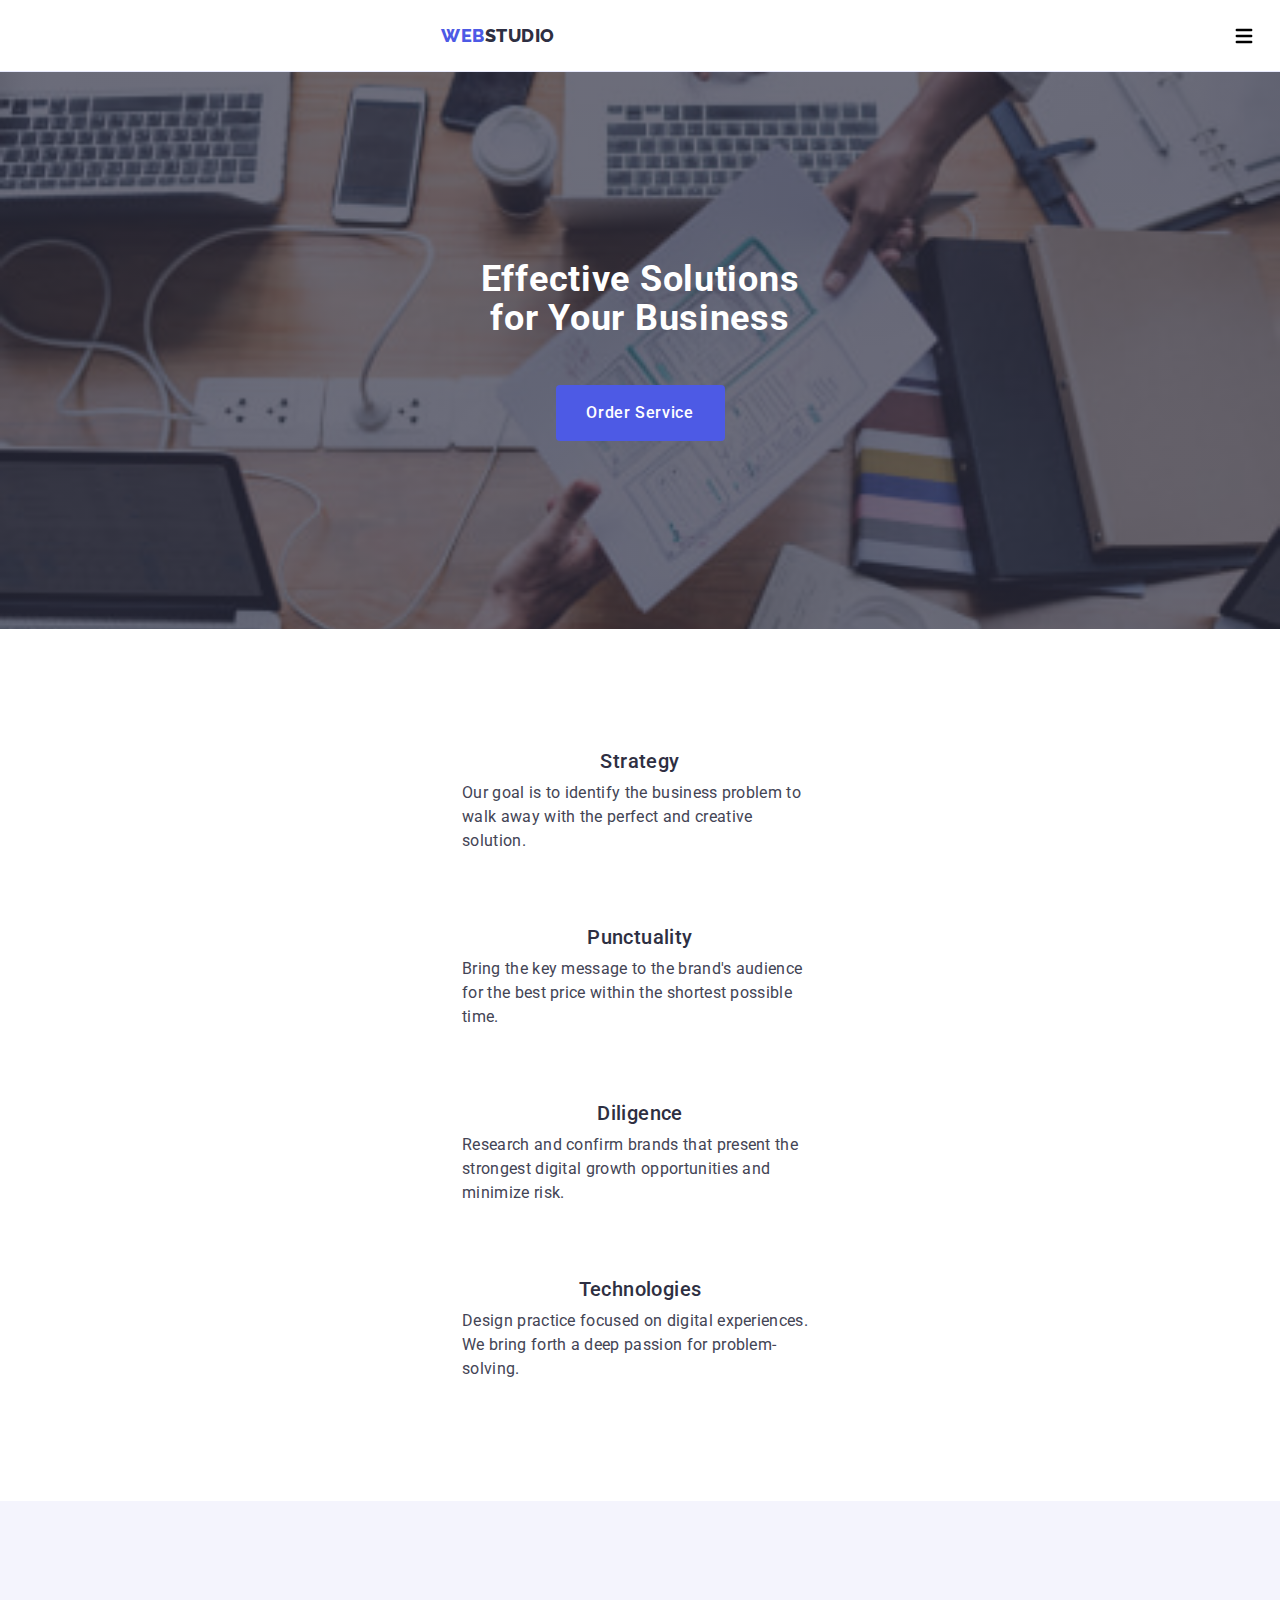
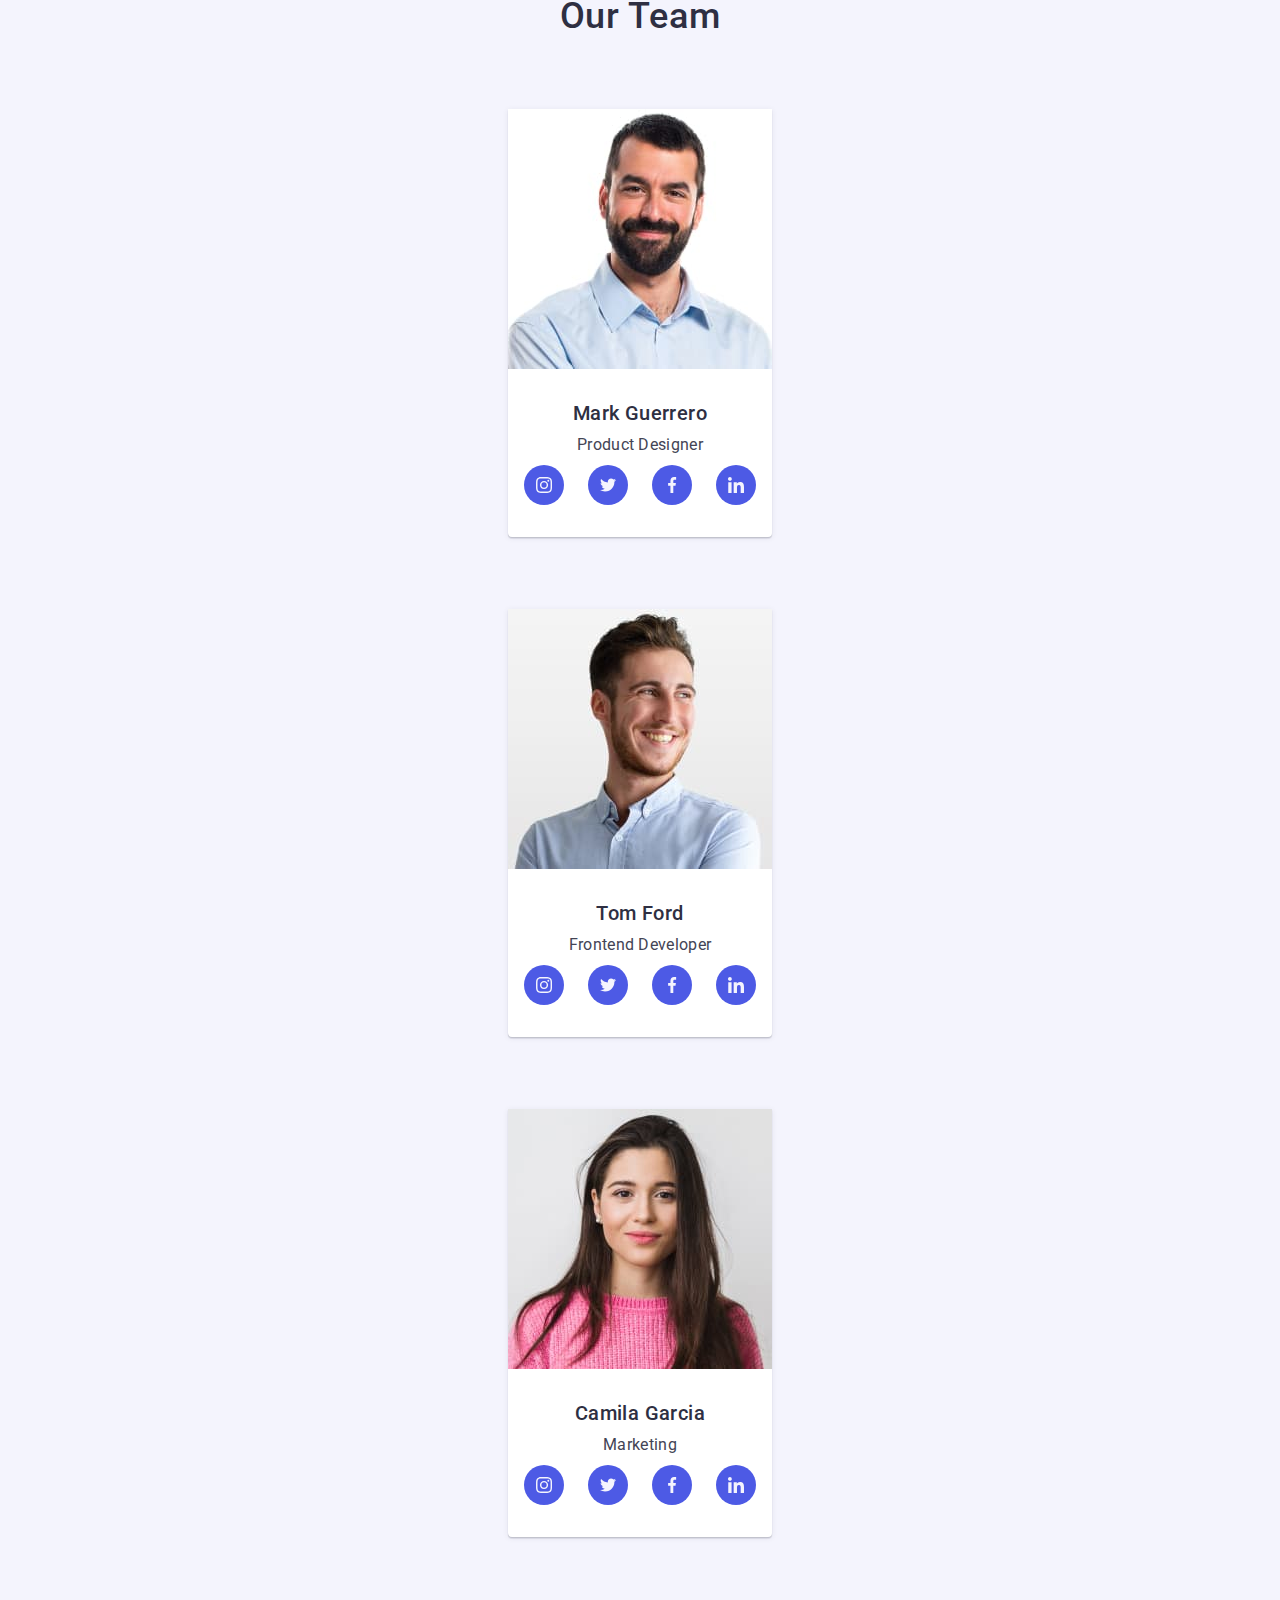
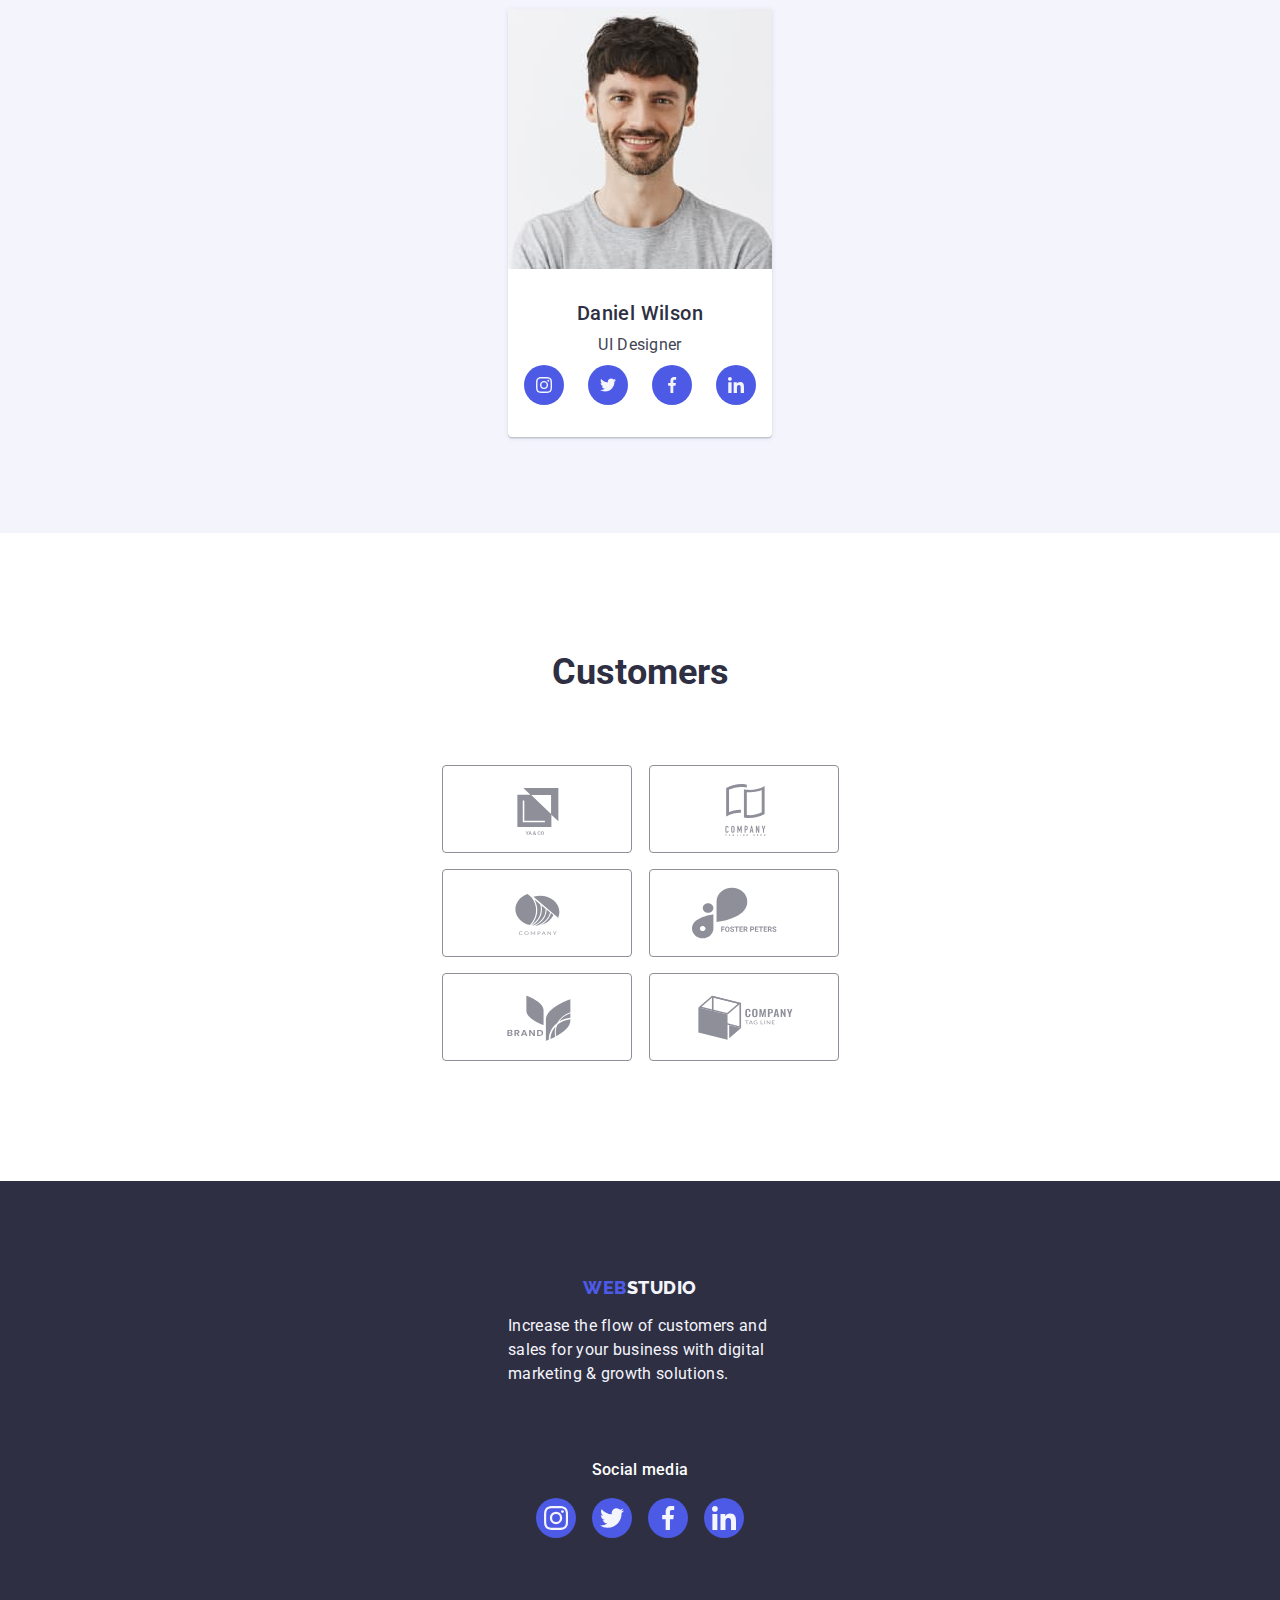
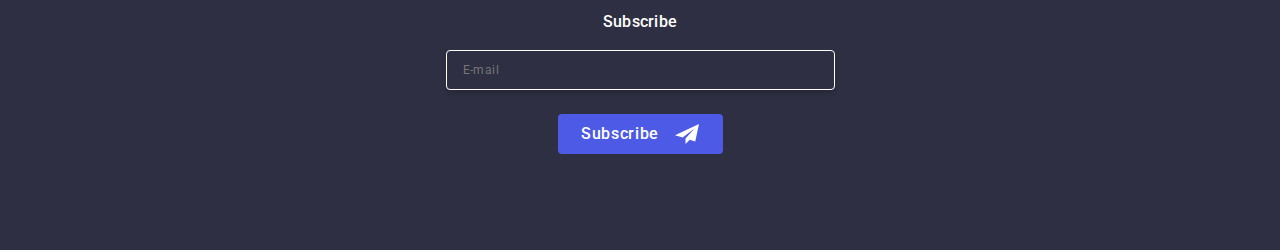
==== index.html @ 110e3372 "e" ====
<!DOCTYPE html>
<html lang="en">
  <head>
    <meta charset="UTF-8" />
    <meta name="viewport" content="width=device-width, initial-scale=1.0" />
    <title>hw2-main page</title>
    <link rel="preconnect" href="https://fonts.googleapis.com" />
    <link rel="preconnect" href="https://fonts.gstatic.com" crossorigin />
    <link
      href="https://fonts.googleapis.com/css2?family=Montserrat:wght@400;700&family=Raleway:wght@700&family=Roboto:wght@400;500;700;900&display=swap"
      rel="stylesheet"
    />
    <link
      rel="stylesheet"
      href="https://cdnjs.cloudflare.com/ajax/libs/modern-normalize/2.0.0/modern-normalize.min.css"
      integrity="sha512-4xo8blKMVCiXpTaLzQSLSw3KFOVPWhm/TRtuPVc4WG6kUgjH6J03IBuG7JZPkcWMxJ5huwaBpOpnwYElP/m6wg=="
      crossorigin="anonymous"
      referrerpolicy="no-referrer"
    />

    <link rel="stylesheet" href="./css/styles.css" />
    <link rel="stylesheet" href="./modern-normalize.min.css" />
  </head>
  <body class="body">
    
    <!--HEADER-->
    <header class="headerhtml">
      <div class="container-header container">
        <button
          class="menu-toggle js-open-menu"
          aria-expanded="false"
          aria-controls="mobile-menu"
        >
          <svg
            width="24"
            height="24"
            fill="currentColor"
            viewBox="0 0 20 20"
            xmlns="http://www.w3.org/2000/svg"
          >
            <path
              fill-rule="evenodd"
              d="M3 5a1 1 0 011-1h12a1 1 0 110 2H4a1 1 0 01-1-1zM3 10a1 1 0 011-1h12a1 1 0 110 2H4a1 1 0 01-1-1zM3 15a1 1 0 011-1h12a1 1 0 110 2H4a1 1 0 01-1-1z"
              clip-rule="evenodd"
            ></path>
          </svg>
        </button>

        <nav class="navhtml">
          <a href="./index.html" class="logo link">
            Web<span class="logo-studio">Studio</span>
          </a>
          <ul class="list menu">
            <li>
              <a href="./index.html" class="link navlink underline menulink"
                >Studio</a
              >
            </li>
            <li>
              <a href="./portfolio.html" class="link navlink menulink"
                >Portfolio</a
              >
            </li>
            <li><a href="" class="link navlink menulink">Contacts</a></li>
          </ul>
        </nav>
        <address class="address">
          <ul class="list addresslist">
            <li>
              <a href="mailto:info@devstudio.com" class="link address-link"
                >info@devstudio.com</a
              >
            </li>
            <li>
              <a href="tel:+110001111111" class="link address-link"
                >+11 (000) 111-11-11</a
              >
            </li>
          </ul>
        </address>
      </div>
    </header>
    <main>

      <!--SECTION_ONE-->
      <section class="first-section">
        <div class="container">
          <h1 class="motto">
            Effective Solutions<br />
            for Your Business
          </h1>
          <button
            type="button"
            class="filter-button order-service-button"
            data-modal-open
          >
            Order Service
          </button>
        </div>
      </section>

      <!--SECTION_TWO-->
      <section class="second-section">
        <div class="container">
          <h2 class="our_values visually-hidden">Our values</h2>
          <ul class="list list-second-section">
            <li class="values-list">
              <div class="icon-container">
                <svg width="64" height="64">
                  <use href="./images/icons.svg#icon-antenna-1"></use>
                </svg>
              </div>
              <h3 class="value">Strategy</h3>
              <p class="paragraph">
                Our goal is to identify the business problem to walk away with
                the perfect and creative solution.
              </p>
            </li>
            <li class="values-list">
              <div class="icon-container">
                <svg width="64" height="64">
                  <use href="./images/icons.svg#icon-clock-1"></use>
                </svg>
              </div>
              <h3 class="value">Punctuality</h3>
              <p class="paragraph">
                Bring the key message to the brand's audience for the best price
                within the shortest possible time.
              </p>
            </li>
            <li class="values-list">
              <div class="icon-container">
                <svg width="64" height="64">
                  <use href="./images/icons.svg#icon-diagram-1"></use>
                </svg>
              </div>
              <h3 class="value">Diligence</h3>
              <p class="paragraph">
                Research and confirm brands that present the strongest digital
                growth opportunities and minimize risk.
              </p>
            </li>
            <li class="values-list">
              <div class="icon-container">
                <svg width="64" height="64">
                  <use href="./images/icons.svg#icon-astronaut-1"></use>
                </svg>
              </div>
              <h3 class="value">Technologies</h3>
              <p class="paragraph">
                Design practice focused on digital experiences. We bring forth a
                deep passion for problem-solving.
              </p>
            </li>
          </ul>
        </div>
      </section>

      <!--SECTION_THREE-->
      <section class="third-section">
        <div class="container">
          <h2 class="what-are-we-doing">What are we doing</h2>
          <ul class="list third-section-list">
            <li class="tsli">
              <img
                src="./images/picture1.jpg"
                class="link"
                width="360"
                height="300"
                alt="old Imac"
              />
            </li>
            <li class="tsli">
              <img
                src="./images/picture2.jpg"
                class="link"
                width="360"
                height="300"
                alt="screenshots coming out of the iphone"
              />
            </li>
            <li class="tsli">
              <img
                src="./images/picture3.jpg"
                class="link"
                width="360"
                height="300"
                alt="heand holding phone in front of laptop "
              />
            </li>
          </ul>
        </div>
      </section>

      <!--SECTION_FOUR-->
      <section class="section-four">
        <div class="container">
          <h2 class="our-team">Our Team</h2>
          <ul class="list section-four-list">
            <li class="list-item sfli">
              <img
                src="./images/Mark-Guerrero.jpg"
                class="link"
                width="264"
                height="260"
                alt="smiling man with black beard and short hair wearinng light blue shirt"
              />
              <div class="name-function">
                <h3 class="fullname">Mark Guerrero</h3>
                <p class="paragraph function">Product Designer</p>
                <ul class="social-media-list">
                  <li class="social-media-li">
                    <a href="" class="sm-link"
                      ><svg width="16" height="16" class="sm-icon">
                        <use
                          href="./images/icons.svg#icon-instagram-2"
                        ></use></svg
                    ></a>
                  </li>
                  <li class="social-media-li">
                    <a href="" class="sm-link"
                      ><svg width="16" height="16" class="sm-icon">
                        <use
                          href="./images/icons.svg#icon-twitter-1"
                        ></use></svg
                    ></a>
                  </li>
                  <li class="social-media-li">
                    <a href="" class="sm-link"
                      ><svg width="16" height="16" class="sm-icon">
                        <use
                          href="./images/icons.svg#icon-facebook-1"
                        ></use></svg
                    ></a>
                  </li>
                  <li class="social-media-li">
                    <a href="" class="sm-link"
                      ><svg width="16" height="16" class="sm-icon">
                        <use
                          href="./images/icons.svg#icon-linkedin-1"
                        ></use></svg
                    ></a>
                  </li>
                </ul>
              </div>
            </li>
            <li class="list-item sfli">
              <img
                src="./images/Tom-Ford.jpg"
                class="link"
                width="264"
                height="260"
                alt="smiling man in blue shirt looking to the right"
              />
              <div class="name-function">
                <h3 class="fullname">Tom Ford</h3>
                <p class="paragraph function">Frontend Developer</p>
                <ul class="social-media-list">
                  <li class="social-media-li">
                    <a href="" class="sm-link"
                      ><svg width="16" height="16" class="sm-icon">
                        <use
                          href="./images/icons.svg#icon-instagram-2"
                        ></use></svg
                    ></a>
                  </li>
                  <li class="social-media-li">
                    <a href="" class="sm-link"
                      ><svg width="16" height="16" class="sm-icon">
                        <use
                          href="./images/icons.svg#icon-twitter-1"
                        ></use></svg
                    ></a>
                  </li>
                  <li class="social-media-li">
                    <a href="" class="sm-link"
                      ><svg width="16" height="16" class="sm-icon">
                        <use
                          href="./images/icons.svg#icon-facebook-1"
                        ></use></svg
                    ></a>
                  </li>
                  <li class="social-media-li">
                    <a href="" class="sm-link"
                      ><svg width="16" height="16" class="sm-icon">
                        <use
                          href="./images/icons.svg#icon-linkedin-1"
                        ></use></svg
                    ></a>
                  </li>
                </ul>
              </div>
            </li>
            <li class="list-item sfli">
              <img
                src="./images/Camila-Garcia.jpg"
                class="link"
                width="264"
                height="260"
                alt="young woman with long hair in pink sweater and lipstick"
              />
              <div class="name-function">
                <h3 class="fullname">Camila Garcia</h3>
                <p class="paragraph function">Marketing</p>
                <ul class="social-media-list">
                  <li class="social-media-li">
                    <a href="" class="sm-link"
                      ><svg width="16" height="16" class="sm-icon">
                        <use
                          href="./images/icons.svg#icon-instagram-2"
                        ></use></svg
                    ></a>
                  </li>
                  <li class="social-media-li">
                    <a href="" class="sm-link"
                      ><svg width="16" height="16" class="sm-icon">
                        <use
                          href="./images/icons.svg#icon-twitter-1"
                        ></use></svg
                    ></a>
                  </li>
                  <li class="social-media-li">
                    <a href="" class="sm-link"
                      ><svg width="16" height="16" class="sm-icon">
                        <use
                          href="./images/icons.svg#icon-facebook-1"
                        ></use></svg
                    ></a>
                  </li>
                  <li class="social-media-li">
                    <a href="" class="sm-link"
                      ><svg width="16" height="16" class="sm-icon">
                        <use
                          href="./images/icons.svg#icon-linkedin-1"
                        ></use></svg
                    ></a>
                  </li>
                </ul>
              </div>
            </li>
            <li class="list-item sfli">
              <img
                src="./images/Daniel-Wilson.jpg"
                class="link"
                width="264"
                height="260"
                alt="smiling man in a greay t-shirt looking in front"
              />
              <div class="name-function">
                <h3 class="fullname">Daniel Wilson</h3>
                <p class="paragraph function">UI Designer</p>
                <ul class="social-media-list">
                  <li class="social-media-li">
                    <a href="" class="sm-link"
                      ><svg width="16" height="16" class="sm-icon">
                        <use
                          href="./images/icons.svg#icon-instagram-2"
                        ></use></svg
                    ></a>
                  </li>
                  <li class="social-media-li">
                    <a href="" class="sm-link"
                      ><svg width="16" height="16" class="sm-icon">
                        <use
                          href="./images/icons.svg#icon-twitter-1"
                        ></use></svg
                    ></a>
                  </li>
                  <li class="social-media-li">
                    <a href="" class="sm-link"
                      ><svg width="16" height="16" class="sm-icon">
                        <use
                          href="./images/icons.svg#icon-facebook-1"
                        ></use></svg
                    ></a>
                  </li>
                  <li class="social-media-li">
                    <a href="" class="sm-link"
                      ><svg width="16" height="16" class="sm-icon">
                        <use
                          href="./images/icons.svg#icon-linkedin-1"
                        ></use></svg
                    ></a>
                  </li>
                </ul>
              </div>
            </li>
          </ul>
        </div>
      </section>

      <!--SECTION_FIVE-->
      <section class="section-five">
        <div class="container">
          <h2 class="customers">Customers</h2>
          <ul class="clients-list">
            <li class="customer-logo">
              <a href="" class="customer-link"
                ><svg width="104" height="56" class="customer-icon mobile-customers">
                  <use href="./images/icons.svg#icon-Logo1"></use></svg
              ></a>
            </li>
            <li class="customer-logo">
              <a href="" class="customer-link"
                ><svg width="104" height="56" class="customer-icon mobile-customers">
                  <use href="./images/icons.svg#icon-Logo-11"></use></svg
              ></a>
            </li>
            <li class="customer-logo">
              <a href="" class="customer-link"
                ><svg width="104" height="56" class="customer-icon mobile-customers">
                  <use href="./images/icons.svg#icon-Logo-2"></use></svg
              ></a>
            </li>
            <li class="customer-logo">
              <a href="" class="customer-link"
                ><svg width="104" height="56" class="customer-icon mobile-customers">
                  <use href="./images/icons.svg#icon-group"></use></svg
              ></a>
            </li>
            <li class="customer-logo">
              <a href="" class="customer-link"
                ><svg width="104" height="56" class="customer-icon mobile-customers">
                  <use href="./images/icons.svg#icon-Logo-1"></use></svg
              ></a>
            </li>
            <li class="customer-logo">
              <a href="" class="customer-link"
                ><svg width="104" height="56" class="customer-icon mobile-customers">
                  <use href="./images/icons.svg#icon-Logo"></use></svg
              ></a>
            </li>
          </ul>
        </div>
      </section>
    </main>
    <!--FOOTER-->
    <footer class="footer">
      <div class="container footer-flex">
        <div class="footer-first-subcontainer">
          <a href="./index.html" class="logo link footerlink">
            Web<span class="logo logo-studio footerspan">Studio</span>
          </a>
          <p class="footer-paragraph">
            Increase the flow of customers and sales for your business with
            digital marketing & growth solutions.
          </p>
        </div>
        <div>
          <p class="sm-footer-p">Social media</p>
          <ul class="social-media-list smfooterlist">
            <li class="social-media-li">
              <a href="" class="sm-link footer-link"
                ><svg width="24" height="24" class="sm-icon">
                  <use href="./images/icons.svg#icon-instagram-2"></use></svg
              ></a>
            </li>
            <li class="social-media-li">
              <a href="" class="sm-link footer-link"
                ><svg width="24" height="24" class="sm-icon">
                  <use href="./images/icons.svg#icon-twitter-1"></use></svg
              ></a>
            </li>
            <li class="social-media-li">
              <a href="" class="sm-link footer-link"
                ><svg width="24" height="24" class="sm-icon">
                  <use href="./images/icons.svg#icon-facebook-1"></use></svg
              ></a>
            </li>
            <li class="social-media-li">
              <a href="" class="sm-link footer-link"
                ><svg width="24" height="24" class="sm-icon">
                  <use href="./images/icons.svg#icon-linkedin-1"></use></svg
              ></a>
            </li>
          </ul>
        </div>
        <div class="form-container">
          <p class="footer-form-p">Subscribe</p>
          <form class="footer-form">
            <label class="">
              <input
                class="form-label-input"
                name="username"
                minlength="3"
                type="email"
                placeholder="E-mail"
                required
              />
            </label>
            <button class="subscribe-button" type="submit">
              Subscribe
              <svg width="24" height="24" class="subscribe-button-icon">
                <use href="./images/icons.svg#icon-Frame-3"></use>
              </svg>
            </button>
          </form>
        </div>
      </div>
    </footer>

    <!--MODAL-->
    <div class="backdrop is-hidden" data-modal>
      <div class="modal">
        <button type="button" class="close-button" data-modal-close>
          <svg class="close-button-svg" width="8" height="8">
            <use
              href="./images/icons.svg#icon-close-black-18dp-2-1"
            ></use>
          </svg>
        </button>
        <p class="modal-p">Leave your contacts and we will call you back</p>
        <form>
          <div class="modal-form-div">
            <label class="label-name" for="user-name">Name</label>
            <div class="input-icon-div">
              <input
                id="user-name"
                name="user-name"
                type="text"
                class="modal-input-name"
                required
              />
              <svg width="18" height="24" class="modal-name-svg">
                <use href="./images/icons.svg#icon-person-black-18dp-1"></use>
              </svg>
            </div>
          </div>
          <div class="modal-form-div">
            <label class="label-name">Phone</label>
            <div class="input-icon-div">
              <input
                id="user-phone"
                name="user-phone"
                type="text"
                class="modal-input-name"
                required
              />
              <svg width="18" height="24" class="modal-name-svg">
                <use href="./images/icons.svg#icon-phone-black-18dp-1"></use>
              </svg>
            </div>
          </div>
          <div class="modal-form-div">
            <label class="label-name">Email</label>
            <div class="input-icon-div">
              <input
                id="user-email"
                name="user-email"
                type="text"
                class="modal-input-name"
                required
              />
              <svg width="18" height="24" class="modal-name-svg">
                <use href="./images/icons.svg#icon-email-black-18dp-1"></use>
              </svg>
            </div>
          </div>
          <div class="comment-box">
            <label class="label-name" for="user-comment">Comment</label>
            <textarea
              id="user-comment"
              name="user-comment"
              placeholder="Text input"
              class="textarea-comment"
              required
            ></textarea>
          </div>
          <div class="container-check">
            <input
              id="user-privacy"
              type="checkbox"
              value="true"
              name="user-privacy"
              class="input-check visually-hidden"
              required
            />
            <label class="terms-of-condition" for="user-privacy"
              ><span class="label-span"
                ><svg width="10" height="8">
                  <use href="./images/icons.svg#icon-Vector"></use>
                </svg> </span><span class="I-accept">I accept the terms and conditions of the</span>
              <a class="checkbox-link" href="">Privacy Policy</a>
            </label>
          </div>

          <button class="send-button">Send</button>
        </form>
      </div>
    </div>

    <!--MOBILE_MENU-->
    <div class="menu-container js-menu-container" id="mobile-menu">
      <div>
        <button type="button" class="close-button js-close-menu">
          <svg class="close-button-svg" width="8" height="8">
            <use
              href="./images/icons.svg#icon-close-black-18dp-2-1"
            ></use>
          </svg>
        </button>
        <nav>
          <ul class="list nav-list">
            <li>
              <a class="nav-link link" href="./index.html">Studio</a>
            </li>
            <li class="nav-li">
              <a class="nav-link link" href="./portfolio.html">Portfolio</a>
            </li>
            <li class="nav-li">
              <a class="nav-link link" href="">Contacts</a>
            </li>
          </ul>
        </nav>
      </div>
      <div>
        <address class="menu-address">
          <ul class="list menu-address-list">
            <li class="menu-address-li">
              <a class="address-link link" href="tel:+110001111111"
                >+11 (000) 111-11-11</a
              >
            </li>
            <li class="menu-address-li mobile-address-li">
              <a class="address-link link" href="mailto:info@devstudio.com"
                >info@devstudio.com</a
              >
            </li>
          </ul>
        </address>
        <ul class="social-media-list menu-social">
                  <li class="social-media-li">
                    <a href="" class="sm-link"
                      ><svg width="16" height="16" class="sm-icon">
                        <use
                          href="./images/icons.svg#icon-instagram-2"
                        ></use></svg
                    ></a>
                  </li>
                  <li class="social-media-li ">
                    <a href="" class="sm-link"
                      ><svg width="16" height="16" class="sm-icon">
                        <use
                          href="./images/icons.svg#icon-twitter-1"
                        ></use></svg
                    ></a>
                  </li>
                  <li class="social-media-li">
                    <a href="" class="sm-link"
                      ><svg width="16" height="16" class="sm-icon">
                        <use
                          href="./images/icons.svg#icon-facebook-1"
                        ></use></svg
                    ></a>
                  </li>
                  <li class="social-media-li">
                    <a href="" class="sm-link"
                      ><svg width="16" height="16" class="sm-icon">
                        <use
                          href="./images/icons.svg#icon-linkedin-1"
                        ></use></svg
                    ></a>
                  </li>
                </ul>
              </div>
            </li>
          </ul>
      </div>
    </div>
    <script src="./js/modal.js"></script>

    <script src="./js/mobile-menu.js"></script>
  </body>
</html>
---- css/styles.css ----
:root {
  --primary-brand-color: #4d5ae5;
  --pressed-state-color: #404bbf;
  --dark-color: #2e2f42;
  --success-color: #31d0aa;
  --text-color: #434455;
  --subtle-text-color: #8e8f99;
  --accent-color: #e7e9fc;
  --light-color: #f4f4fd;
  --modal-overlay-color: #2e2f4266;
  --hero-background-color: #2e2f42b2;
  --white-background-color: #ffffff;
  --modal-background-color: #fcfcfc;
}
* {
  margin: 0;
  padding: 0;
}

/*MOBILE*/
.menu {
  display: none;
}
.address {
  display: none;
}

body {
  font-family: "Roboto", sans-serif;
  color: var(--text-color);
  background-color: var(--white-background-color);
}
.body {
  font-family: "Roboto", sans-serif;
  color: var(--text-color);
  background-color: var(--white-background-color);
  font-weight: Regular;
  font-size: 16px;
  line-height: 24px;
  letter-spacing: 2%;
}

/*HEADER*/
.headerhtml {
  border-bottom: 1px solid var(--accent-color);
  height: 72px;
  box-shadow: 0px 2px 1px rgba(46, 47, 66, 0.08),
    0px 1px 1px rgba(46, 47, 66, 0.16), 0px 1px 6px rgba(46, 47, 66, 0.08);
}
.container-header {
  display: flex;
}
.container {
  max-width: 428px;
  margin: 0 auto;
  padding: 0 15px;
}
.menu-toggle {
  position: absolute;
  top: 24px;
  right: 24px;
  border: none;
  background-color: #ffffff;
}

nav > a:hover {
  color: var(--pressed-state-color);
}

.navhtml {
  display: flex;
  align-items: center;
  padding-right: 332px;
  padding-top: 25px;
}
.logo {
  font-family: "Raleway", sans-serif;
  font-weight: 800;
  font-size: 18px;
  line-height: 1.17;
  letter-spacing: 0.03em;
  text-transform: uppercase;
  color: var(--primary-brand-color);
  margin-right: 76px;
}
.link {
  text-decoration: none;
}
.link:hover,
.link:focus {
  color: var(--pressed-state-color);
}
.logo-studio {
  color: var(--dark-color);
  font-family: "Raleway", sans-serif;
  font-size: 18px;
  font-style: normal;
  font-weight: 800;
  line-height: 21px;
  letter-spacing: 0.54px;
  text-transform: uppercase;
}
.list {
  list-style: none;
  display: flex;
  flex-wrap: wrap;
  gap: 72px;
  justify-content: center;
  list-style: none;
  margin: 0;
  padding-left: 0;
}
.menu {
  display: flex;
  gap: 40px;
}

.navlink {
  color: var(--dark-color);
  font-weight: 500;
  letter-spacing: 0.02em;
  line-height: 1.5;
  padding: 24px 0;
}

.navlink:hover,
.navlink:focus,
.navlink:active .navlink:visited {
  color: var(--pressed-state-color);
}
.underline {
  position: relative;
  color: var(--pressed-state-color);
  transition: color 250ms cubic-bezier(0.4, 0, 0.2, 1);
}
.underline::after {
  content: "";
  height: 4px;
  width: 100%;
  background-color: var(--pressed-state-color);
  border-radius: 2px;
  position: absolute;
  left: 0;
  bottom: -1px;
}
.menulink {
  display: inline-block;
}
.address {
  font-style: normal;
  padding-top: 24px;
  padding-bottom: 24px;
}
.addresslist {
  display: flex;
  gap: 40px;
}
.address-link {
  color: var(--text-color);
  letter-spacing: 0.02em;
  line-height: 1.5;
  transition: color 250ms cubic-bezier(0.4, 0, 0.2, 1);
}
.address-link:hover,
.address-link:focus,
.address-link:visited {
  color: var(--pressed-state-color);
}
.mobile-address-li {
  padding-bottom: 48px;
}

/*SECTION_ONE*/
.first-section {
  background-color: var(--dark-color);
  padding: 188px 0;
  background-image: linear-gradient(
      rgba(46, 47, 66, 0.7),
      rgba(46, 47, 66, 0.7)
    ),
    url(../images/background-office-mobile.jpg);
  background-repeat: no-repeat;
  background-position: center;
  background-size: cover;
  margin: 0 auto;
}

.motto {
  text-align: center;
  font-family: Roboto;
  font-size: 36px;
  letter-spacing: 0.02em;
  line-height: 1.07;
  color: var(--white-background-color);
  max-width: 496px;
  margin-right: auto;
  margin-left: auto;
}
.filter-button {
  background-color: var(--primary-brand-color);
  font-family: "Roboto", sans-serif;
  font-weight: 500;
  font-size: 16px;
  line-height: 1.5;
  letter-spacing: 0.04em;
  color: var(--white-background-color);
  transition: background-color 250ms cubic-bezier(0.4, 0, 0.2, 1);
}
.filter-button:hover,
.filter-button:focus {
  background-color: var(--pressed-state-color);
  font-family: Roboto;
  font-weight: Medium;
  font-size: 16px;
  line-height: 24px;
  letter-spacing: 4%;
  cursor: pointer;
}
.order-service-button {
  display: block;
  min-width: 169px;
  height: 56px;
  border: none;
  background-color: var(--primary-brand-color);
  border-radius: 4px;
  cursor: pointer;
  margin-top: 48px;
  margin-right: auto;
  margin-left: auto;
}

/*SECTION_TWO*/
.second-section {
  padding: 120px 0;
}
.our_values {
  font-weight: 500;
  font-family: Roboto;
  font-size: 20px;
  letter-spacing: 0.02em;
  line-height: 1.2;
  color: var(--dark-color);
}
.visually-hidden {
  position: absolute;
  width: 1px;
  height: 1px;
  margin: -1px;
  border: 0;
  padding: 0;
  white-space: nowrap;
  clip-path: inset(100%);
  clip: rect(0 0 0 0);
  overflow: hidden;
}
.list-second-section {
  gap: 72px 24px;
  margin: 0 auto;
  max-width: 736px;
}
.values-list {
  max-width: 356px;
}
.icon-container {
  display: none;
}
.value {
  font-weight: 500;
  letter-spacing: 0.02em;
  font-size: 20px;
  line-height: 1.2;
  color: var(--dark-color);
  margin-bottom: 8px;
  text-align: center;
}
.paragraph {
  font-size: 16px;
  letter-spacing: 0.02em;
}

/*SECTION_THREE*/
.third-section {
  display: none;
}
.what-are-we-doing {
  font-size: 36px;
  line-height: 1.11;
  text-align: center;
  letter-spacing: 0.02em;
  text-transform: capitalize;
  color: var(--dark-color);
  margin-bottom: 72px;
}
.third-section-list {
  display: flex;
  gap: 24px;
  background-color: var(--white-background-color);
}
.tsli {
  width: calc((100%-48px) / 3);
}

/*SECTION_FOUR*/
.section-four {
  background-color: var(--light-color);
}
.our-team {
  font-weight: 500;
  font-size: 36px;
  line-height: 1.11;
  text-align: center;
  letter-spacing: 0.02em;
  text-transform: capitalize;
  color: var(--dark-color);
  margin-bottom: 72px;
  padding-top: 96px;
}
.section-four-list {
  margin: 0 auto;
  padding-bottom: 96px;
}

.list-item {
  background-color: var(--white-background-color);
}
.sfli {
  max-width: 264px;
  border-radius: 0px 0px 4px 4px;
  box-shadow: 0px 1px 6px rgba(46, 47, 66, 0.08),
    0px 1px 1px rgba(46, 47, 66, 0.16), 0px 2px 1px rgba(46, 47, 66, 0.08);
}

.name-function {
  padding: 32px 0px;
}

.fullname {
  font-weight: 500;
  letter-spacing: 0.02em;
  font-size: 20px;
  line-height: 1.2;
  color: var(--dark-color);
  text-align: center;
  margin-bottom: 8px;
}
.function {
  text-align: center;
  margin-bottom: 8px;
}
.social-media-list {
  display: flex;
  justify-content: center;
  gap: 24px;
  list-style: none;
}
.social-media-li {
  width: 40px;
  height: 40px;
  transition: background-color 250ms cubic-bezier(0.4, 0, 0.2, 1);
}
.sm-link {
  width: 100%;
  height: 100%;
  background-color: var(--primary-brand-color);
  border-radius: 50%;
  display: flex;
  align-items: center;
  justify-content: center;
  transition: background-color 250ms cubic-bezier(0.4, 0, 0.2, 1);
}

.sm-link:hover,
.sm-link:focus {
  background-color: var(--pressed-state-color);
}
.sm-icon {
  fill: var(--light-color);
}

/*SECTION_FIVE*/
.section-five {
  padding-top: 120px;
  padding-bottom: 120px;
}
.customers {
  font-size: 36px;
  line-height: 1.11;
  color: var(--dark-color);
  margin-bottom: 72px;
  text-align: center;
  column-gap: 16px;
}
.clients-list {
  margin: 0 auto;
  list-style: none;
  gap: 16px;
  display: flex;
  flex-wrap: wrap;

  justify-content: center;
  margin: 0;
  padding-left: 0;
}

.customer-logo {
  width: 190px;
  height: 88px;
  transition: border-color 250ms cubic-bezier(0.4, 0, 0.2, 1),
    color 250ms cubic-bezier(0.4, 0, 0.2, 1);
  gap: 72px 24px;
  margin: 0 auto;
}
.customer-link {
  width: 100%;
  height: 100%;
  border: 1px solid var(--subtle-text-color);
  border-radius: 4px;
  display: flex;
  align-items: center;
  justify-content: center;
  color: var(--subtle-text-color);
  transition: border-color 250ms cubic-bezier(0.4, 0, 0.2, 1),
    color 250ms cubic-bezier(0.4, 0, 0.2, 1);
  fill: currentColor;
}

.customer-link:hover {
  border-color: var(--pressed-state-color);
  color: var(--pressed-state-color);
  transition: border-color 250ms cubic-bezier(0.4, 0, 0.2, 1);
}
.customer-link:focus {
  border-color: var(--pressed-state-color);
  color: var(--pressed-state-color);
  transition: border-color 250ms cubic-bezier(0.4, 0, 0.2, 1);
}
.customer-icon {
  fill: currentColor;
}

/*FOOTER*/
placeholder {
  color: var(--white-background-color);
}
.footer {
  background-color: var(--dark-color);
  padding: 96px 0;
}
.footer-flex {
  display: flex;
  align-items: baseline;
  flex-wrap: wrap;
  justify-content: flex-start;
  max-width: 428px;
  justify-content: center;
}
.footer-first-subcontainer {
  margin: 0 auto 72px auto;
}
.footerlink {
  display: inline-block;
  margin-bottom: 16px;
  text-align: center;
  width: 100%;
}
.footerspan {
  color: var(--light-color);
  margin: auto;
}
.footer-paragraph {
  color: var(--light-color);
  letter-spacing: 0.02em;
  max-width: 264px;
}
.sm-footer-p {
  font-weight: 500;
  font-size: 16px;
  line-height: 1.5;
  letter-spacing: 0.02em;
  color: var(--white-background-color);
  margin-bottom: 16px;
  text-align: center;
  display: block;
}
.smfooterlist {
  display: flex;
  justify-content: center;
  gap: 16px;
  list-style: none;
  margin-bottom: 72px;
}
.footer-link {
  transition: background-color 250ms cubic-bezier(0.4, 0, 0.2, 1);
  display: flex;
}

.footer-link:hover,
.footer-link:focus {
  background-color: var(--success-color);
}
.form-container {
  display: flex;
  flex-direction: column;
  align-items: center;
}
.footer-form-p {
  margin-bottom: 16px;
  font-weight: 500;
  font-size: 16px;
  line-height: 1.5;
  letter-spacing: 0.02em;
  color: var(--white-background-color);
}
.footer-form {
  display: flex;
  gap: 24px;
  flex-direction: column;
  align-items: center;
}
.form-label-input {
  height: 40px;
  border: 1px solid var(--white-background-color);
  background-color: transparent;
  font-size: 12px;
  line-height: 1.5;
  letter-spacing: 0.04em;
  padding-left: 16px;
  box-shadow: 0px 4px 4px 0px rgba(0, 0, 0, 0.15);
  border-radius: 4px;
  color: var(--white-background-color);
  gap: 24px;
  width: 389px;
}
.subscribe-button {
  width: 165px;
  height: 40px;
  display: flex;
  justify-content: center;
  align-items: center;
  font-family: "Roboto", sans-serif;
  font-size: 16px;
  font-weight: 500;
  line-height: 1.5;
  letter-spacing: 0.04em;
  color: var(--white-background-color);
  cursor: pointer;
  background-color: var(--primary-brand-color);
  border: none;
  border-radius: 4px;
}
.subscribe-button-icon {
  margin-left: 16px;
}

/*MODAL*/
.backdrop {
  position: fixed;
  inset: 0 0 auto;
  width: 100%;
  height: 100%;
  background: rgba(46, 47, 66, 0.4);
  opacity: 1;
  pointer-events: all;
  transition: opacity 250ms cubic-bezier(0.4, 0, 0.2, 1),
    visibility 250ms cubic-bezier(0.4, 0, 0.2, 1);
}
.is-hidden {
  pointer-events: none;
  visibility: hidden;
  opacity: 0;
}
.modal {
  position: absolute;
  background: var(--modal-background-color);
  box-shadow: 0px 1px 1px rgba(0, 0, 0, 0.14), 0px 1px 3px rgba(0, 0, 0, 0.12),
    0px 2px 1px rgba(0, 0, 0, 0.2);
  border-radius: 4px;
  width: 408px;
  min-height: 584px;
  top: 50%;
  left: 50%;
  transform: translate(-50%, -50%);
  transition: transform 250ms cubic-bezier(0.4, 0, 0.2, 1);
  padding: 72px 24px 24px 24px;
}
.close-button {
  position: absolute;
  cursor: pointer;
  border-radius: 50%;
  border: 1px rgba(0, 0, 0, 0.1) solid;
  width: 24px;
  height: 24px;
  right: 24px;
  top: 24px;
  padding: 0;
  color: var(--dark-color);
  background-color: var(--accent-color);
  display: flex;
  align-items: center;
  justify-content: center;
  transition: background-color 250ms cubic-bezier(0.4, 0, 0.2, 1),
    border 250ms cubic-bezier(0.4, 0, 0.2, 1);
}
.close-button:hover,
.close-button:focus {
  background-color: var(--pressed-state-color);
  border: none;
  fill: var(--white-background-color);
}
.close-button-svg {
  transition: fill 250ms cubic-bezier(0.4, 0, 0.2, 1);
}
.modal-p {
  font-weight: 500;
  font-size: 16px;
  line-height: 1.5;
  text-align: center;
  letter-spacing: 0.02em;
  color: var(--dark-color);
  margin-bottom: 16px;
}
.modal-form-div {
  margin-bottom: 8px;
}
.label-name {
  font-size: 12px;
  line-height: 1.17;
  letter-spacing: 0.04em;
  color: var(--subtle-text-color);
  display: block;
  margin-bottom: 4px;
}
.input-icon-div {
  position: relative;
}
.modal-input-name {
  width: 100%;
  height: 40px;
  border: 1px solid rgba(46, 47, 66, 0.4);
  border-radius: 4px;
  padding-left: 38px;
  outline: transparent;
  transition: border-color 250ms cubic-bezier(0.4, 0, 0.2, 1);
  background-color: transparent;
}
.modal-input-name:focus {
  border-color: var(--primary-brand-color);
}
.modal-input-name:focus + .modal-name-svg {
  fill: var(--primary-brand-color);
}
.modal-name-svg {
  position: absolute;
  left: 16px;
  top: 50%;
  transform: translateY(-50%);
  transition: fill 250ms cubic-bezier(0.4, 0, 0.2, 1);
}
.modal-name-svg:focus {
  fill: var(--primary-brand-color);
}
.comment-box {
  margin-bottom: 16px;
}
.textarea-comment {
  width: 100%;
  height: 120px;
  font-size: 12px;
  line-height: 1.17;
  letter-spacing: 0.04em;
  color: rgba(46, 47, 66, 0.4);
  border: 1px solid rgba(46, 47, 66, 0.4);
  border-radius: 4px;
  background-color: transparent;
  padding: 8px 16px;
  outline: transparent;
  resize: none;
  transition: border-color 250ms cubic-bezier(0.4, 0, 0.2, 1);
}
.textarea-comment:focus {
  border-color: var(--primary-brand-color);
}
.container-check {
  margin-bottom: 24px;
}
.input-check:checked + .terms-of-condition .label-span {
  background-color: var(--pressed-state-color);
  border: none;
  fill: var(--light-color);
}
.terms-of-condition {
  display: block;
  font-size: 12px;
  line-height: 1.17;
  letter-spacing: 0.04em;
  color: var(--subtle-text-color);
}
.label-span {
  width: 16px;
  height: 16px;
  border: 1px solid rgba(46, 47, 66, 0.4);
  border-radius: 2px;
  transition: background-color 250ms cubic-bezier(0.4, 0, 0.2, 1),
    border 250ms cubic-bezier(0.4, 0, 0.2, 1),
    fill 250ms cubic-bezier(0.4, 0, 0.2, 1);
  display: inline-flex;
  align-items: center;
  justify-content: center;
  fill: transparent;
}
.I-accept {
  padding-left: 8px;
}
.checkbox-link {
  color: var(--primary-brand-color);
}
.send-button {
  display: block;
  min-width: 169px;
  height: 56px;
  font-family: "Roboto", sans-serif;
  font-size: 16px;
  font-weight: 500;
  line-height: 1.5;
  letter-spacing: 0.04em;
  color: var(--white-background-color);
  cursor: pointer;
  background-color: var(--primary-brand-color);
  border: none;
  border-radius: 4px;
  font-size: 16px;
  font-weight: 500;
  line-height: 1.5;
  letter-spacing: 0.04em;
  color: var(--white-background-color);
  transition: background-color 250ms cubic-bezier(0.4, 0, 0.2, 1);
  margin-left: auto;
  margin-right: auto;
}

/*MOBILE_MENU*/
.menu-container {
  display: flex;
  flex-direction: column;
  justify-content: space-between;
  position: fixed;
  top: 0;
  left: 0;
  width: 100vw;
  height: 100vh;
  padding: 40px;
  background-color: var(--white-background-color);
  z-index: 999;
  transform: translateX(100%);
  transition: transform 250ms ease-in-out;
}

.menu-container.is-open {
  transform: translateX(0);
}

.menu-container .nav-list {
  gap: 0;
  justify-content: start;
  max-width: 200px;
}

.menu-container .active-page::after {
  display: none;
}

.menu-container .address {
  font-size: 20px;
  font-weight: 500;
  margin-bottom: 48px;
}
.nav-link {
  color: var(--dark-color);
  display: inline-block;
  font-size: 36px;
  font-weight: 700;
  letter-spacing: 0.02em;
  line-height: 1.11;
  padding-top: 40px;
  transition: color 250ms cubic-bezier(0.4, 0, 0.2, 1);
}
.menu-address-list {
  flex-wrap: wrap;
  gap: 40px;
  justify-content: start;
  max-width: 353px;
}
.menu-address-li:first-child {
  color: var(--primary-brand-color);
  font-size: 36px;
  font-weight: 700;
  min-width: 353px;
}

.menu-address-li:first-child .address-link {
  color: var(--primary-brand-color);
}
.menu-social {
  gap: 56px;
  justify-content: start;
}
/*PORTFOLIO*/
/*SECTION_ONE_PORTFOLIO*/
img {
  display: block;
}
.section-one-portfolio {
  padding: 96px 0 120px 0;
}
.list-portfolio {
  display: flex;
  justify-content: center;
  gap: 24px;
  margin-bottom: 72px;
}

.portfoliobutton {
  color: var(--primary-brand-color);
  background-color: var(--light-color);
  transition: color 250ms cubic-bezier(0.4, 0, 0.2, 1),
    background-color 250ms cubic-bezier(0.4, 0, 0.2, 1),
    border-color 250ms cubic-bezier(0.4, 0, 0.2, 1),
    box-shadow 250ms cubic-bezier(0.4, 0, 0.2, 1);
  padding: 12px 24px;
  border: 1px solid var(--accent-color);
  border-radius: 4px;
}

.portfoliobutton:hover,
.portfoliobutton:focus,
.portfoliobutton:active {
  color: var(--white-background-color);
  box-shadow: 0px 3px 1px rgba(0, 0, 0, 0.1), 0px 2px 1px rgba(0, 0, 0, 0.08),
    0px 2px 2px rgba(0, 0, 0, 0.12);
  transform: translateY(0%);
  border: 1px solid transparent;
}
/*SECTION_TWO_PORTFOLIO*/

.list-portfolio-two {
  display: flex;
  flex-wrap: wrap;
  column-gap: 24px;
  row-gap: 48px;
}
.portfolio-list-item {
  width: calc((100% - 48px) / 3);
}
.portfolio-img-link {
  display: block;
  transition: box-shadow 250ms cubic-bezier(0.4, 0, 0.2, 1);
}
.portfolio-img-link:hover,
.portfolio-img-link:focus,
.portfolio-img-link:visited {
  box-shadow: 0px 1px 6px rgba(46, 47, 66, 0.08),
    0px 1px 1px rgba(46, 47, 66, 0.16), 0px 2px 1px rgba(46, 47, 66, 0.08);
}
.portfolio-img-link:hover .portfolio-overlay-text,
.portfolio-img-link:focus .portfolio-overlay-text {
  transform: translateY(0%);
}
.portfolio-overlay {
  overflow: hidden;
  position: relative;
}
.portfolio-overlay-text {
  position: absolute;
  top: 0;
  background-color: var(--primary-brand-color);
  color: var(--light-color);
  font-size: 16px;
  line-height: 1.5;
  letter-spacing: 0.02em;
  padding: 40px 32px;
  width: 100%;
  height: 100%;
  transform: translateY(100%);
  transition: transform 250ms cubic-bezier(0.4, 0, 0.2, 1);
}
.portfolio-overlay-text {
  transform: translateY(100%);
}
.name-and-category-of-app {
  padding: 32px 16px;
  border: 1px solid var(--accent-color);
  border-top: none;
}
.imagetext {
  font-weight: 500;
  font-size: 20px;
  line-height: 1.2;
  letter-spacing: 0.02em;
  color: var(--dark-color);
  margin-bottom: 8px;
}
.portfolio-paragraph {
  font-size: 16px;
  line-height: 1.5;
  letter-spacing: 0.02em;
  color: var(--text-color);
  margin: 0;
}

.menu {
  display: none;
}

@media screen and (min-device-pixel-ratio: 2),
  (-webkit-min-device-pixel-ratio: 2),
  screen and (min-resolution: 192dpi),
  screen and (min-resolution: 2dppx) {
  .starting-section {
    background-image: linear-gradient(
        rgba(46, 47, 66, 0.7),
        rgba(46, 47, 66, 0.7)
      ),
      url("../images/people-in-the-office-mobile.jpg");
  }
}
@media screen and (max-width: 767px) {
  /* cały kod */
  .mobile-customers {
    width: 110px;
    height: 56px;
  }
}
=================================================
  TABLET
  👇
  =========================================
  */
  @media
  screen
  and
  (min-width: 768px) {
  /* cały kod */
}
/* ================================================= NOT DESKTOP 👇 ========================================= */
@media screen and (max-width: 1157px) {
  .icon-features {
    display: none;
  }
}
/* ================================================= DESKTOP 👇 ========================================= */
@media screen and (min-width: 1158px) {
  /* co jest potrzebne dla desktopu */
}
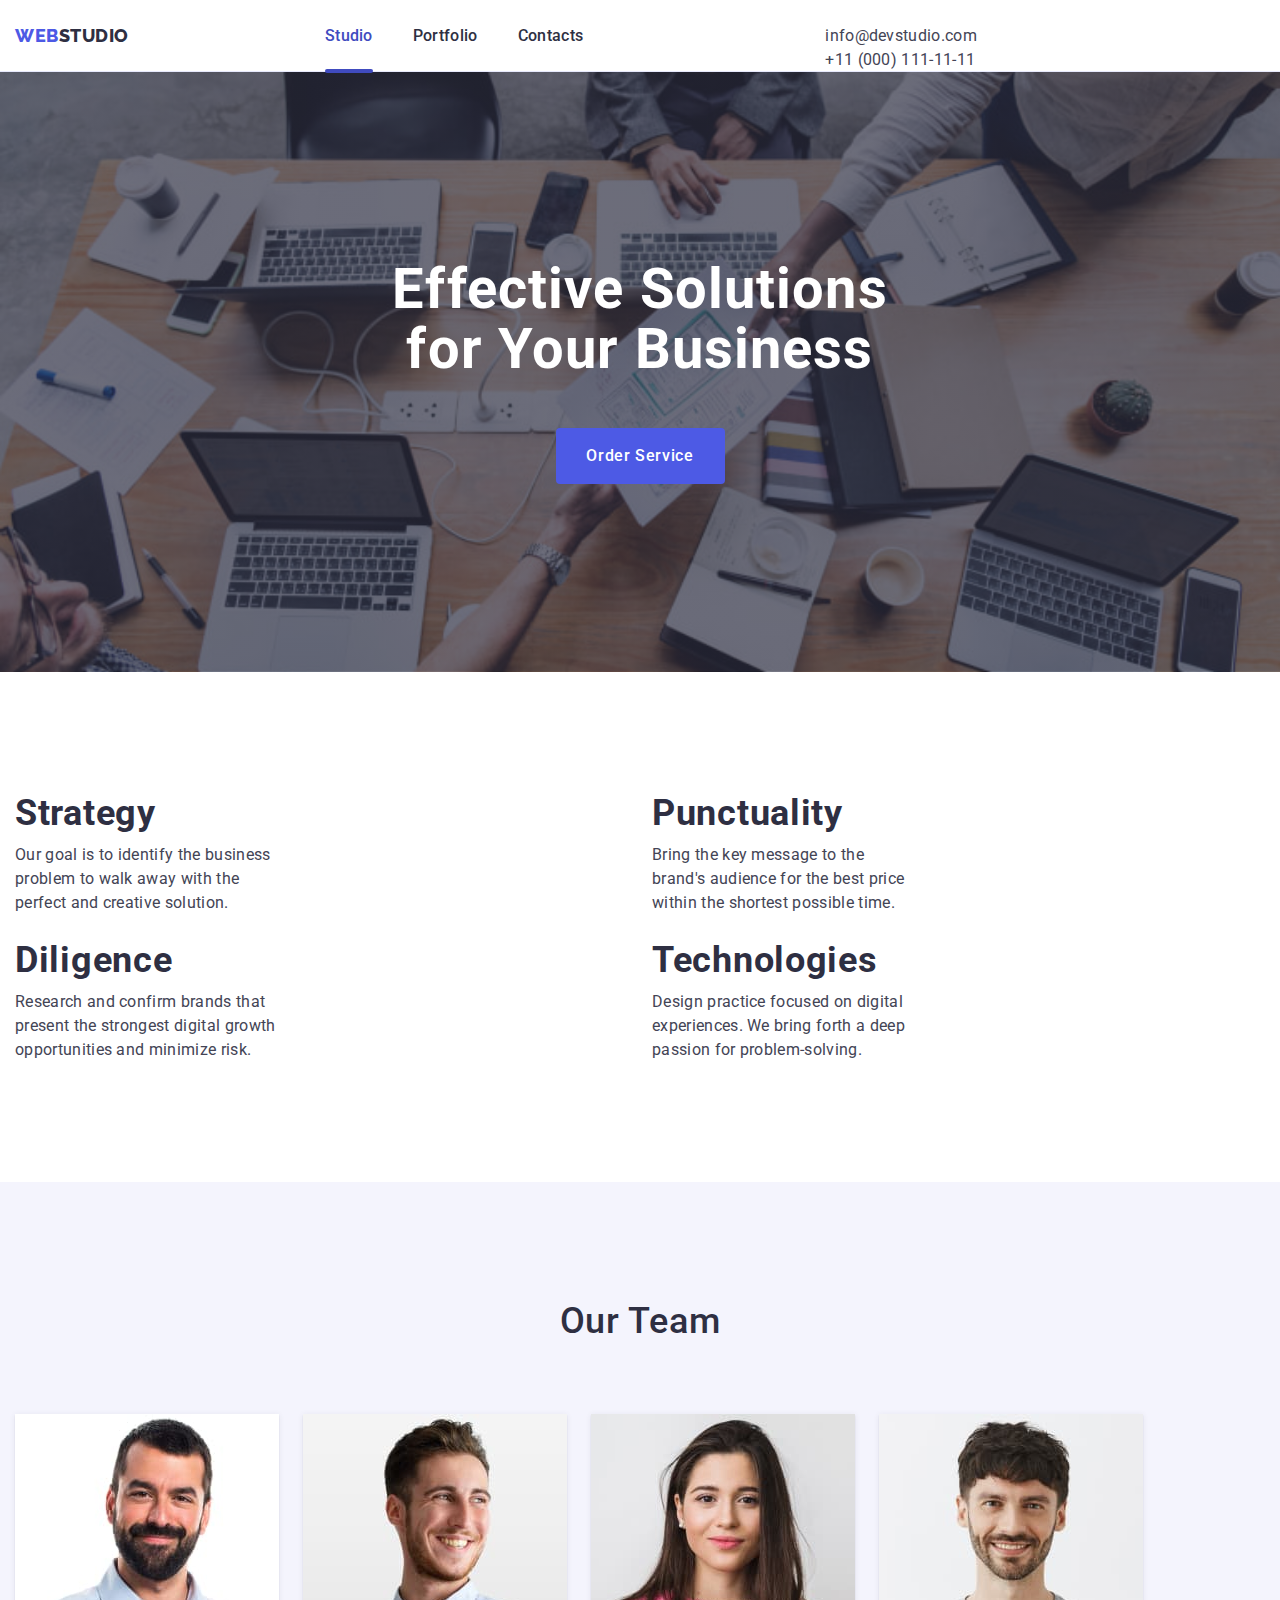
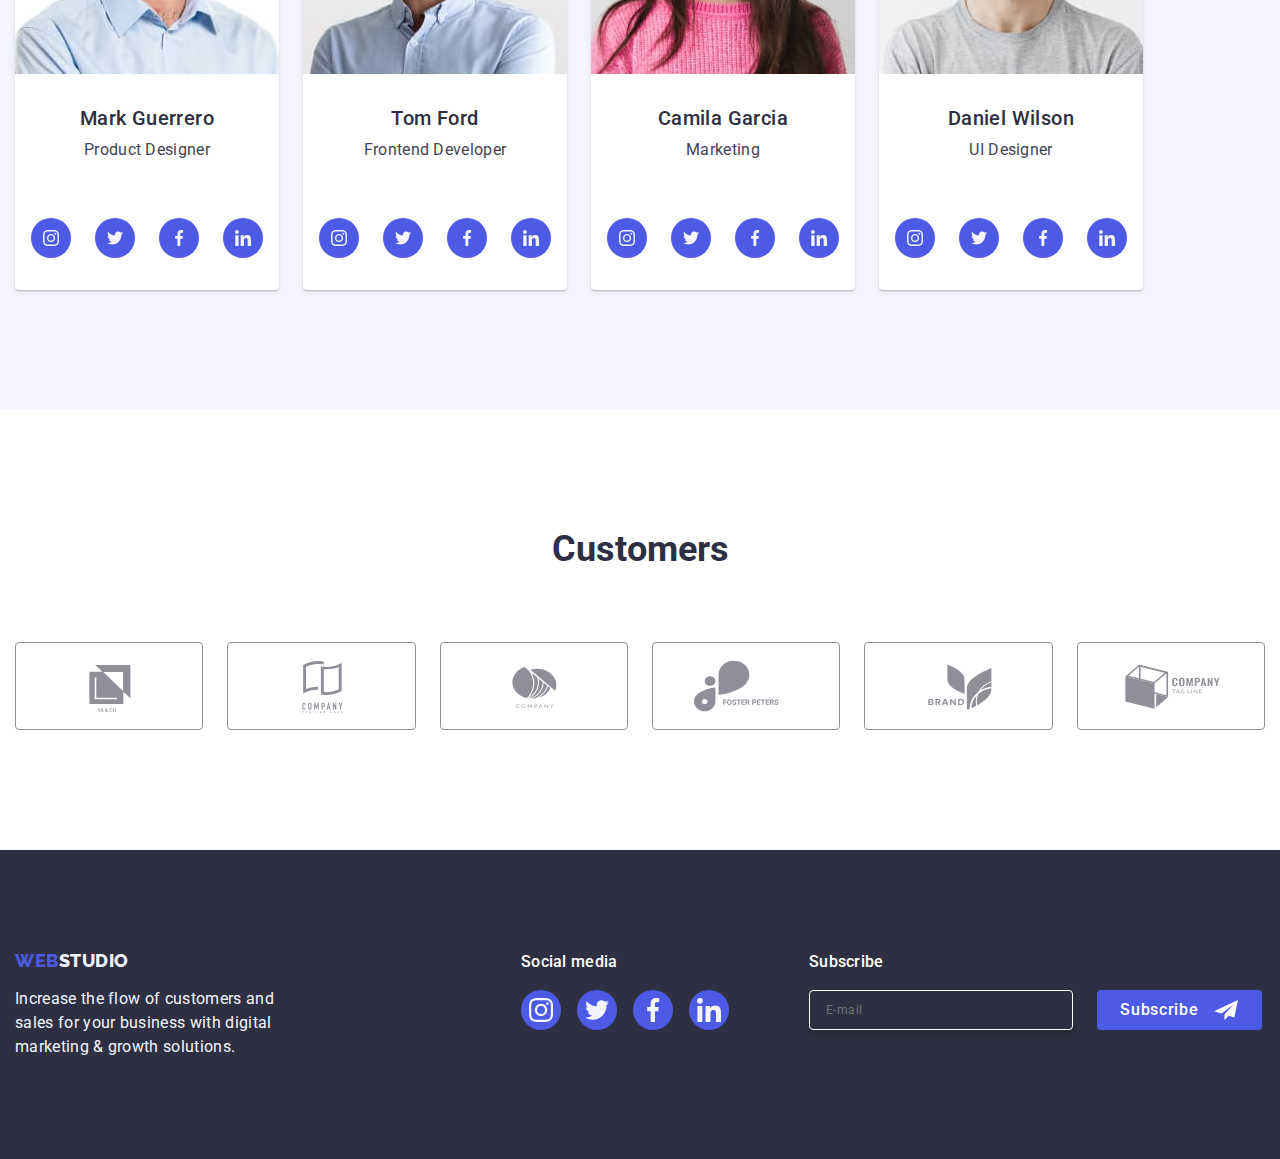
==== commit 8d99ddd5: "e" ====
--- a/index.html
+++ b/index.html
@@ -164,6 +164,8 @@
             <li class="tsli">
               <img
                 src="./images/picture1.jpg"
+                srcset="./images/picture1.jpg 1x,
+                        ./images/picture1_2x.jpg 2x"
                 class="link"
                 width="360"
                 height="300"
@@ -173,6 +175,8 @@
             <li class="tsli">
               <img
                 src="./images/picture2.jpg"
+                srcset="./images/picture2.jpg 1x, 
+                        ./images/picture2_2x.jpg 2x"
                 class="link"
                 width="360"
                 height="300"
@@ -182,6 +186,8 @@
             <li class="tsli">
               <img
                 src="./images/picture3.jpg"
+                srcset="/images/picture3.jpg 1x,
+                        images/picture3_2x.jpg 2x"
                 class="link"
                 width="360"
                 height="300"
@@ -202,7 +208,6 @@
                 src="./images/Mark-Guerrero.jpg"
                 class="link"
                 width="264"
-                height="260"
                 alt="smiling man with black beard and short hair wearinng light blue shirt"
               />
               <div class="name-function">
--- a/css/styles.css
+++ b/css/styles.css
@@ -18,928 +18,1783 @@
 }
 
 /*MOBILE*/
-.menu {
-  display: none;
-}
-.address {
-  display: none;
-}
-
-body {
-  font-family: "Roboto", sans-serif;
-  color: var(--text-color);
-  background-color: var(--white-background-color);
-}
-.body {
-  font-family: "Roboto", sans-serif;
-  color: var(--text-color);
-  background-color: var(--white-background-color);
-  font-weight: Regular;
-  font-size: 16px;
-  line-height: 24px;
-  letter-spacing: 2%;
-}
-
-/*HEADER*/
-.headerhtml {
-  border-bottom: 1px solid var(--accent-color);
-  height: 72px;
-  box-shadow: 0px 2px 1px rgba(46, 47, 66, 0.08),
-    0px 1px 1px rgba(46, 47, 66, 0.16), 0px 1px 6px rgba(46, 47, 66, 0.08);
-}
-.container-header {
-  display: flex;
-}
-.container {
-  max-width: 428px;
-  margin: 0 auto;
-  padding: 0 15px;
-}
-.menu-toggle {
-  position: absolute;
-  top: 24px;
-  right: 24px;
-  border: none;
-  background-color: #ffffff;
-}
-
-nav > a:hover {
-  color: var(--pressed-state-color);
-}
-
-.navhtml {
-  display: flex;
-  align-items: center;
-  padding-right: 332px;
-  padding-top: 25px;
-}
-.logo {
-  font-family: "Raleway", sans-serif;
-  font-weight: 800;
-  font-size: 18px;
-  line-height: 1.17;
-  letter-spacing: 0.03em;
-  text-transform: uppercase;
-  color: var(--primary-brand-color);
-  margin-right: 76px;
-}
-.link {
-  text-decoration: none;
-}
-.link:hover,
-.link:focus {
-  color: var(--pressed-state-color);
-}
-.logo-studio {
-  color: var(--dark-color);
-  font-family: "Raleway", sans-serif;
-  font-size: 18px;
-  font-style: normal;
-  font-weight: 800;
-  line-height: 21px;
-  letter-spacing: 0.54px;
-  text-transform: uppercase;
-}
-.list {
-  list-style: none;
-  display: flex;
-  flex-wrap: wrap;
-  gap: 72px;
-  justify-content: center;
-  list-style: none;
-  margin: 0;
-  padding-left: 0;
-}
-.menu {
-  display: flex;
-  gap: 40px;
-}
-
-.navlink {
-  color: var(--dark-color);
-  font-weight: 500;
-  letter-spacing: 0.02em;
-  line-height: 1.5;
-  padding: 24px 0;
-}
-
-.navlink:hover,
-.navlink:focus,
-.navlink:active .navlink:visited {
-  color: var(--pressed-state-color);
-}
-.underline {
-  position: relative;
-  color: var(--pressed-state-color);
-  transition: color 250ms cubic-bezier(0.4, 0, 0.2, 1);
-}
-.underline::after {
-  content: "";
-  height: 4px;
-  width: 100%;
-  background-color: var(--pressed-state-color);
-  border-radius: 2px;
-  position: absolute;
-  left: 0;
-  bottom: -1px;
-}
-.menulink {
-  display: inline-block;
-}
-.address {
-  font-style: normal;
-  padding-top: 24px;
-  padding-bottom: 24px;
-}
-.addresslist {
-  display: flex;
-  gap: 40px;
-}
-.address-link {
-  color: var(--text-color);
-  letter-spacing: 0.02em;
-  line-height: 1.5;
-  transition: color 250ms cubic-bezier(0.4, 0, 0.2, 1);
-}
-.address-link:hover,
-.address-link:focus,
-.address-link:visited {
-  color: var(--pressed-state-color);
-}
-.mobile-address-li {
-  padding-bottom: 48px;
-}
-
-/*SECTION_ONE*/
-.first-section {
-  background-color: var(--dark-color);
-  padding: 188px 0;
-  background-image: linear-gradient(
-      rgba(46, 47, 66, 0.7),
-      rgba(46, 47, 66, 0.7)
-    ),
-    url(../images/background-office-mobile.jpg);
-  background-repeat: no-repeat;
-  background-position: center;
-  background-size: cover;
-  margin: 0 auto;
-}
-
-.motto {
-  text-align: center;
-  font-family: Roboto;
-  font-size: 36px;
-  letter-spacing: 0.02em;
-  line-height: 1.07;
-  color: var(--white-background-color);
-  max-width: 496px;
-  margin-right: auto;
-  margin-left: auto;
-}
-.filter-button {
-  background-color: var(--primary-brand-color);
-  font-family: "Roboto", sans-serif;
-  font-weight: 500;
-  font-size: 16px;
-  line-height: 1.5;
-  letter-spacing: 0.04em;
-  color: var(--white-background-color);
-  transition: background-color 250ms cubic-bezier(0.4, 0, 0.2, 1);
-}
-.filter-button:hover,
-.filter-button:focus {
-  background-color: var(--pressed-state-color);
-  font-family: Roboto;
-  font-weight: Medium;
-  font-size: 16px;
-  line-height: 24px;
-  letter-spacing: 4%;
-  cursor: pointer;
-}
-.order-service-button {
-  display: block;
-  min-width: 169px;
-  height: 56px;
-  border: none;
-  background-color: var(--primary-brand-color);
-  border-radius: 4px;
-  cursor: pointer;
-  margin-top: 48px;
-  margin-right: auto;
-  margin-left: auto;
-}
-
-/*SECTION_TWO*/
-.second-section {
-  padding: 120px 0;
-}
-.our_values {
-  font-weight: 500;
-  font-family: Roboto;
-  font-size: 20px;
-  letter-spacing: 0.02em;
-  line-height: 1.2;
-  color: var(--dark-color);
-}
-.visually-hidden {
-  position: absolute;
-  width: 1px;
-  height: 1px;
-  margin: -1px;
-  border: 0;
-  padding: 0;
-  white-space: nowrap;
-  clip-path: inset(100%);
-  clip: rect(0 0 0 0);
-  overflow: hidden;
-}
-.list-second-section {
-  gap: 72px 24px;
-  margin: 0 auto;
-  max-width: 736px;
-}
-.values-list {
-  max-width: 356px;
-}
-.icon-container {
-  display: none;
-}
-.value {
-  font-weight: 500;
-  letter-spacing: 0.02em;
-  font-size: 20px;
-  line-height: 1.2;
-  color: var(--dark-color);
-  margin-bottom: 8px;
-  text-align: center;
-}
-.paragraph {
-  font-size: 16px;
-  letter-spacing: 0.02em;
-}
-
-/*SECTION_THREE*/
-.third-section {
-  display: none;
-}
-.what-are-we-doing {
-  font-size: 36px;
-  line-height: 1.11;
-  text-align: center;
-  letter-spacing: 0.02em;
-  text-transform: capitalize;
-  color: var(--dark-color);
-  margin-bottom: 72px;
-}
-.third-section-list {
-  display: flex;
-  gap: 24px;
-  background-color: var(--white-background-color);
-}
-.tsli {
-  width: calc((100%-48px) / 3);
-}
-
-/*SECTION_FOUR*/
-.section-four {
-  background-color: var(--light-color);
-}
-.our-team {
-  font-weight: 500;
-  font-size: 36px;
-  line-height: 1.11;
-  text-align: center;
-  letter-spacing: 0.02em;
-  text-transform: capitalize;
-  color: var(--dark-color);
-  margin-bottom: 72px;
-  padding-top: 96px;
-}
-.section-four-list {
-  margin: 0 auto;
-  padding-bottom: 96px;
-}
-
-.list-item {
-  background-color: var(--white-background-color);
-}
-.sfli {
-  max-width: 264px;
-  border-radius: 0px 0px 4px 4px;
-  box-shadow: 0px 1px 6px rgba(46, 47, 66, 0.08),
-    0px 1px 1px rgba(46, 47, 66, 0.16), 0px 2px 1px rgba(46, 47, 66, 0.08);
-}
-
-.name-function {
-  padding: 32px 0px;
-}
-
-.fullname {
-  font-weight: 500;
-  letter-spacing: 0.02em;
-  font-size: 20px;
-  line-height: 1.2;
-  color: var(--dark-color);
-  text-align: center;
-  margin-bottom: 8px;
-}
-.function {
-  text-align: center;
-  margin-bottom: 8px;
-}
-.social-media-list {
-  display: flex;
-  justify-content: center;
-  gap: 24px;
-  list-style: none;
-}
-.social-media-li {
-  width: 40px;
-  height: 40px;
-  transition: background-color 250ms cubic-bezier(0.4, 0, 0.2, 1);
-}
-.sm-link {
-  width: 100%;
-  height: 100%;
-  background-color: var(--primary-brand-color);
-  border-radius: 50%;
-  display: flex;
-  align-items: center;
-  justify-content: center;
-  transition: background-color 250ms cubic-bezier(0.4, 0, 0.2, 1);
-}
-
-.sm-link:hover,
-.sm-link:focus {
-  background-color: var(--pressed-state-color);
-}
-.sm-icon {
-  fill: var(--light-color);
-}
-
-/*SECTION_FIVE*/
-.section-five {
-  padding-top: 120px;
-  padding-bottom: 120px;
-}
-.customers {
-  font-size: 36px;
-  line-height: 1.11;
-  color: var(--dark-color);
-  margin-bottom: 72px;
-  text-align: center;
-  column-gap: 16px;
-}
-.clients-list {
-  margin: 0 auto;
-  list-style: none;
-  gap: 16px;
-  display: flex;
-  flex-wrap: wrap;
-
-  justify-content: center;
-  margin: 0;
-  padding-left: 0;
-}
-
-.customer-logo {
-  width: 190px;
-  height: 88px;
-  transition: border-color 250ms cubic-bezier(0.4, 0, 0.2, 1),
-    color 250ms cubic-bezier(0.4, 0, 0.2, 1);
-  gap: 72px 24px;
-  margin: 0 auto;
-}
-.customer-link {
-  width: 100%;
-  height: 100%;
-  border: 1px solid var(--subtle-text-color);
-  border-radius: 4px;
-  display: flex;
-  align-items: center;
-  justify-content: center;
-  color: var(--subtle-text-color);
-  transition: border-color 250ms cubic-bezier(0.4, 0, 0.2, 1),
-    color 250ms cubic-bezier(0.4, 0, 0.2, 1);
-  fill: currentColor;
-}
-
-.customer-link:hover {
-  border-color: var(--pressed-state-color);
-  color: var(--pressed-state-color);
-  transition: border-color 250ms cubic-bezier(0.4, 0, 0.2, 1);
-}
-.customer-link:focus {
-  border-color: var(--pressed-state-color);
-  color: var(--pressed-state-color);
-  transition: border-color 250ms cubic-bezier(0.4, 0, 0.2, 1);
-}
-.customer-icon {
-  fill: currentColor;
-}
-
-/*FOOTER*/
-placeholder {
-  color: var(--white-background-color);
-}
-.footer {
-  background-color: var(--dark-color);
-  padding: 96px 0;
-}
-.footer-flex {
-  display: flex;
-  align-items: baseline;
-  flex-wrap: wrap;
-  justify-content: flex-start;
-  max-width: 428px;
-  justify-content: center;
-}
-.footer-first-subcontainer {
-  margin: 0 auto 72px auto;
-}
-.footerlink {
-  display: inline-block;
-  margin-bottom: 16px;
-  text-align: center;
-  width: 100%;
-}
-.footerspan {
-  color: var(--light-color);
-  margin: auto;
-}
-.footer-paragraph {
-  color: var(--light-color);
-  letter-spacing: 0.02em;
-  max-width: 264px;
-}
-.sm-footer-p {
-  font-weight: 500;
-  font-size: 16px;
-  line-height: 1.5;
-  letter-spacing: 0.02em;
-  color: var(--white-background-color);
-  margin-bottom: 16px;
-  text-align: center;
-  display: block;
-}
-.smfooterlist {
-  display: flex;
-  justify-content: center;
-  gap: 16px;
-  list-style: none;
-  margin-bottom: 72px;
-}
-.footer-link {
-  transition: background-color 250ms cubic-bezier(0.4, 0, 0.2, 1);
-  display: flex;
-}
-
-.footer-link:hover,
-.footer-link:focus {
-  background-color: var(--success-color);
-}
-.form-container {
-  display: flex;
-  flex-direction: column;
-  align-items: center;
-}
-.footer-form-p {
-  margin-bottom: 16px;
-  font-weight: 500;
-  font-size: 16px;
-  line-height: 1.5;
-  letter-spacing: 0.02em;
-  color: var(--white-background-color);
-}
-.footer-form {
-  display: flex;
-  gap: 24px;
-  flex-direction: column;
-  align-items: center;
-}
-.form-label-input {
-  height: 40px;
-  border: 1px solid var(--white-background-color);
-  background-color: transparent;
-  font-size: 12px;
-  line-height: 1.5;
-  letter-spacing: 0.04em;
-  padding-left: 16px;
-  box-shadow: 0px 4px 4px 0px rgba(0, 0, 0, 0.15);
-  border-radius: 4px;
-  color: var(--white-background-color);
-  gap: 24px;
-  width: 389px;
-}
-.subscribe-button {
-  width: 165px;
-  height: 40px;
-  display: flex;
-  justify-content: center;
-  align-items: center;
-  font-family: "Roboto", sans-serif;
-  font-size: 16px;
-  font-weight: 500;
-  line-height: 1.5;
-  letter-spacing: 0.04em;
-  color: var(--white-background-color);
-  cursor: pointer;
-  background-color: var(--primary-brand-color);
-  border: none;
-  border-radius: 4px;
-}
-.subscribe-button-icon {
-  margin-left: 16px;
-}
-
-/*MODAL*/
-.backdrop {
-  position: fixed;
-  inset: 0 0 auto;
-  width: 100%;
-  height: 100%;
-  background: rgba(46, 47, 66, 0.4);
-  opacity: 1;
-  pointer-events: all;
-  transition: opacity 250ms cubic-bezier(0.4, 0, 0.2, 1),
-    visibility 250ms cubic-bezier(0.4, 0, 0.2, 1);
-}
-.is-hidden {
-  pointer-events: none;
-  visibility: hidden;
-  opacity: 0;
-}
-.modal {
-  position: absolute;
-  background: var(--modal-background-color);
-  box-shadow: 0px 1px 1px rgba(0, 0, 0, 0.14), 0px 1px 3px rgba(0, 0, 0, 0.12),
-    0px 2px 1px rgba(0, 0, 0, 0.2);
-  border-radius: 4px;
-  width: 408px;
-  min-height: 584px;
-  top: 50%;
-  left: 50%;
-  transform: translate(-50%, -50%);
-  transition: transform 250ms cubic-bezier(0.4, 0, 0.2, 1);
-  padding: 72px 24px 24px 24px;
-}
-.close-button {
-  position: absolute;
-  cursor: pointer;
-  border-radius: 50%;
-  border: 1px rgba(0, 0, 0, 0.1) solid;
-  width: 24px;
-  height: 24px;
-  right: 24px;
-  top: 24px;
-  padding: 0;
-  color: var(--dark-color);
-  background-color: var(--accent-color);
-  display: flex;
-  align-items: center;
-  justify-content: center;
-  transition: background-color 250ms cubic-bezier(0.4, 0, 0.2, 1),
-    border 250ms cubic-bezier(0.4, 0, 0.2, 1);
-}
-.close-button:hover,
-.close-button:focus {
-  background-color: var(--pressed-state-color);
-  border: none;
-  fill: var(--white-background-color);
-}
-.close-button-svg {
-  transition: fill 250ms cubic-bezier(0.4, 0, 0.2, 1);
-}
-.modal-p {
-  font-weight: 500;
-  font-size: 16px;
-  line-height: 1.5;
-  text-align: center;
-  letter-spacing: 0.02em;
-  color: var(--dark-color);
-  margin-bottom: 16px;
-}
-.modal-form-div {
-  margin-bottom: 8px;
-}
-.label-name {
-  font-size: 12px;
-  line-height: 1.17;
-  letter-spacing: 0.04em;
-  color: var(--subtle-text-color);
-  display: block;
-  margin-bottom: 4px;
-}
-.input-icon-div {
-  position: relative;
-}
-.modal-input-name {
-  width: 100%;
-  height: 40px;
-  border: 1px solid rgba(46, 47, 66, 0.4);
-  border-radius: 4px;
-  padding-left: 38px;
-  outline: transparent;
-  transition: border-color 250ms cubic-bezier(0.4, 0, 0.2, 1);
-  background-color: transparent;
-}
-.modal-input-name:focus {
-  border-color: var(--primary-brand-color);
-}
-.modal-input-name:focus + .modal-name-svg {
-  fill: var(--primary-brand-color);
-}
-.modal-name-svg {
-  position: absolute;
-  left: 16px;
-  top: 50%;
-  transform: translateY(-50%);
-  transition: fill 250ms cubic-bezier(0.4, 0, 0.2, 1);
-}
-.modal-name-svg:focus {
-  fill: var(--primary-brand-color);
-}
-.comment-box {
-  margin-bottom: 16px;
-}
-.textarea-comment {
-  width: 100%;
-  height: 120px;
-  font-size: 12px;
-  line-height: 1.17;
-  letter-spacing: 0.04em;
-  color: rgba(46, 47, 66, 0.4);
-  border: 1px solid rgba(46, 47, 66, 0.4);
-  border-radius: 4px;
-  background-color: transparent;
-  padding: 8px 16px;
-  outline: transparent;
-  resize: none;
-  transition: border-color 250ms cubic-bezier(0.4, 0, 0.2, 1);
-}
-.textarea-comment:focus {
-  border-color: var(--primary-brand-color);
-}
-.container-check {
-  margin-bottom: 24px;
-}
-.input-check:checked + .terms-of-condition .label-span {
-  background-color: var(--pressed-state-color);
-  border: none;
-  fill: var(--light-color);
-}
-.terms-of-condition {
-  display: block;
-  font-size: 12px;
-  line-height: 1.17;
-  letter-spacing: 0.04em;
-  color: var(--subtle-text-color);
-}
-.label-span {
-  width: 16px;
-  height: 16px;
-  border: 1px solid rgba(46, 47, 66, 0.4);
-  border-radius: 2px;
-  transition: background-color 250ms cubic-bezier(0.4, 0, 0.2, 1),
-    border 250ms cubic-bezier(0.4, 0, 0.2, 1),
-    fill 250ms cubic-bezier(0.4, 0, 0.2, 1);
-  display: inline-flex;
-  align-items: center;
-  justify-content: center;
-  fill: transparent;
-}
-.I-accept {
-  padding-left: 8px;
-}
-.checkbox-link {
-  color: var(--primary-brand-color);
-}
-.send-button {
-  display: block;
-  min-width: 169px;
-  height: 56px;
-  font-family: "Roboto", sans-serif;
-  font-size: 16px;
-  font-weight: 500;
-  line-height: 1.5;
-  letter-spacing: 0.04em;
-  color: var(--white-background-color);
-  cursor: pointer;
-  background-color: var(--primary-brand-color);
-  border: none;
-  border-radius: 4px;
-  font-size: 16px;
-  font-weight: 500;
-  line-height: 1.5;
-  letter-spacing: 0.04em;
-  color: var(--white-background-color);
-  transition: background-color 250ms cubic-bezier(0.4, 0, 0.2, 1);
-  margin-left: auto;
-  margin-right: auto;
-}
-
-/*MOBILE_MENU*/
-.menu-container {
-  display: flex;
-  flex-direction: column;
-  justify-content: space-between;
-  position: fixed;
-  top: 0;
-  left: 0;
-  width: 100vw;
-  height: 100vh;
-  padding: 40px;
-  background-color: var(--white-background-color);
-  z-index: 999;
-  transform: translateX(100%);
-  transition: transform 250ms ease-in-out;
-}
-
-.menu-container.is-open {
-  transform: translateX(0);
-}
-
-.menu-container .nav-list {
-  gap: 0;
-  justify-content: start;
-  max-width: 200px;
-}
-
-.menu-container .active-page::after {
-  display: none;
-}
-
-.menu-container .address {
-  font-size: 20px;
-  font-weight: 500;
-  margin-bottom: 48px;
-}
-.nav-link {
-  color: var(--dark-color);
-  display: inline-block;
-  font-size: 36px;
-  font-weight: 700;
-  letter-spacing: 0.02em;
-  line-height: 1.11;
-  padding-top: 40px;
-  transition: color 250ms cubic-bezier(0.4, 0, 0.2, 1);
-}
-.menu-address-list {
-  flex-wrap: wrap;
-  gap: 40px;
-  justify-content: start;
-  max-width: 353px;
-}
-.menu-address-li:first-child {
-  color: var(--primary-brand-color);
-  font-size: 36px;
-  font-weight: 700;
-  min-width: 353px;
-}
-
-.menu-address-li:first-child .address-link {
-  color: var(--primary-brand-color);
-}
-.menu-social {
-  gap: 56px;
-  justify-content: start;
-}
-/*PORTFOLIO*/
-/*SECTION_ONE_PORTFOLIO*/
-img {
-  display: block;
-}
-.section-one-portfolio {
-  padding: 96px 0 120px 0;
-}
-.list-portfolio {
-  display: flex;
-  justify-content: center;
-  gap: 24px;
-  margin-bottom: 72px;
-}
-
-.portfoliobutton {
-  color: var(--primary-brand-color);
-  background-color: var(--light-color);
-  transition: color 250ms cubic-bezier(0.4, 0, 0.2, 1),
-    background-color 250ms cubic-bezier(0.4, 0, 0.2, 1),
-    border-color 250ms cubic-bezier(0.4, 0, 0.2, 1),
-    box-shadow 250ms cubic-bezier(0.4, 0, 0.2, 1);
-  padding: 12px 24px;
-  border: 1px solid var(--accent-color);
-  border-radius: 4px;
-}
-
-.portfoliobutton:hover,
-.portfoliobutton:focus,
-.portfoliobutton:active {
-  color: var(--white-background-color);
-  box-shadow: 0px 3px 1px rgba(0, 0, 0, 0.1), 0px 2px 1px rgba(0, 0, 0, 0.08),
-    0px 2px 2px rgba(0, 0, 0, 0.12);
-  transform: translateY(0%);
-  border: 1px solid transparent;
-}
-/*SECTION_TWO_PORTFOLIO*/
-
-.list-portfolio-two {
-  display: flex;
-  flex-wrap: wrap;
-  column-gap: 24px;
-  row-gap: 48px;
-}
-.portfolio-list-item {
-  width: calc((100% - 48px) / 3);
-}
-.portfolio-img-link {
-  display: block;
-  transition: box-shadow 250ms cubic-bezier(0.4, 0, 0.2, 1);
-}
-.portfolio-img-link:hover,
-.portfolio-img-link:focus,
-.portfolio-img-link:visited {
-  box-shadow: 0px 1px 6px rgba(46, 47, 66, 0.08),
-    0px 1px 1px rgba(46, 47, 66, 0.16), 0px 2px 1px rgba(46, 47, 66, 0.08);
-}
-.portfolio-img-link:hover .portfolio-overlay-text,
-.portfolio-img-link:focus .portfolio-overlay-text {
-  transform: translateY(0%);
-}
-.portfolio-overlay {
-  overflow: hidden;
-  position: relative;
-}
-.portfolio-overlay-text {
-  position: absolute;
-  top: 0;
-  background-color: var(--primary-brand-color);
-  color: var(--light-color);
-  font-size: 16px;
-  line-height: 1.5;
-  letter-spacing: 0.02em;
-  padding: 40px 32px;
-  width: 100%;
-  height: 100%;
-  transform: translateY(100%);
-  transition: transform 250ms cubic-bezier(0.4, 0, 0.2, 1);
-}
-.portfolio-overlay-text {
-  transform: translateY(100%);
-}
-.name-and-category-of-app {
-  padding: 32px 16px;
-  border: 1px solid var(--accent-color);
-  border-top: none;
-}
-.imagetext {
-  font-weight: 500;
-  font-size: 20px;
-  line-height: 1.2;
-  letter-spacing: 0.02em;
-  color: var(--dark-color);
-  margin-bottom: 8px;
-}
-.portfolio-paragraph {
-  font-size: 16px;
-  line-height: 1.5;
-  letter-spacing: 0.02em;
-  color: var(--text-color);
-  margin: 0;
-}
-
-.menu {
-  display: none;
-}
-
-@media screen and (min-device-pixel-ratio: 2),
-  (-webkit-min-device-pixel-ratio: 2),
-  screen and (min-resolution: 192dpi),
-  screen and (min-resolution: 2dppx) {
-  .starting-section {
+@media screen and (max-width: 767px) {
+  .menu {
+    display: none;
+  }
+  .address {
+    display: none;
+  }
+
+  body {
+    font-family: "Roboto", sans-serif;
+    color: var(--text-color);
+    background-color: var(--white-background-color);
+  }
+  .body {
+    font-family: "Roboto", sans-serif;
+    color: var(--text-color);
+    background-color: var(--white-background-color);
+    font-weight: Regular;
+    font-size: 16px;
+    line-height: 24px;
+    letter-spacing: 2%;
+  }
+
+  /*HEADER*/
+  .headerhtml {
+    border-bottom: 1px solid var(--accent-color);
+    height: 72px;
+    box-shadow: 0px 2px 1px rgba(46, 47, 66, 0.08),
+      0px 1px 1px rgba(46, 47, 66, 0.16), 0px 1px 6px rgba(46, 47, 66, 0.08);
+  }
+  .container-header {
+    display: flex;
+  }
+  .container {
+    max-width: 428px;
+    margin: 0 auto;
+    padding: 0 15px;
+  }
+  .menu-toggle {
+    position: absolute;
+    top: 24px;
+    right: 24px;
+    border: none;
+    background-color: #ffffff;
+  }
+
+  nav > a:hover {
+    color: var(--pressed-state-color);
+  }
+
+  .navhtml {
+    display: flex;
+    align-items: center;
+    padding-right: 332px;
+    padding-top: 25px;
+  }
+  .logo {
+    font-family: "Raleway", sans-serif;
+    font-weight: 800;
+    font-size: 18px;
+    line-height: 1.17;
+    letter-spacing: 0.03em;
+    text-transform: uppercase;
+    color: var(--primary-brand-color);
+    margin-right: 76px;
+  }
+  .link {
+    text-decoration: none;
+  }
+  .link:hover,
+  .link:focus {
+    color: var(--pressed-state-color);
+  }
+  .logo-studio {
+    color: var(--dark-color);
+    font-family: "Raleway", sans-serif;
+    font-size: 18px;
+    font-style: normal;
+    font-weight: 800;
+    line-height: 21px;
+    letter-spacing: 0.54px;
+    text-transform: uppercase;
+  }
+  .list {
+    list-style: none;
+    display: flex;
+    flex-wrap: wrap;
+    gap: 72px;
+    justify-content: center;
+    list-style: none;
+    margin: 0;
+    padding-left: 0;
+  }
+  .menu {
+    display: flex;
+    gap: 40px;
+    margin-top: 24px;
+  }
+
+  .navlink {
+    color: var(--dark-color);
+    font-weight: 500;
+    letter-spacing: 0.02em;
+    line-height: 1.5;
+    padding: 24px 0;
+  }
+
+  .navlink:hover,
+  .navlink:focus,
+  .navlink:active .navlink:visited {
+    color: var(--pressed-state-color);
+  }
+  .underline {
+    position: relative;
+    color: var(--pressed-state-color);
+    transition: color 250ms cubic-bezier(0.4, 0, 0.2, 1);
+  }
+  .underline::after {
+    content: "";
+    height: 4px;
+    width: 100%;
+    background-color: var(--pressed-state-color);
+    border-radius: 2px;
+    position: absolute;
+    left: 0;
+    bottom: -1px;
+  }
+  .menulink {
+    display: inline-block;
+  }
+  .address {
+    font-style: normal;
+    padding-top: 24px;
+    padding-bottom: 24px;
+  }
+  .addresslist {
+    display: flex;
+    gap: 40px;
+  }
+  .address-link {
+    color: var(--text-color);
+    letter-spacing: 0.02em;
+    line-height: 1.5;
+    transition: color 250ms cubic-bezier(0.4, 0, 0.2, 1);
+  }
+  .address-link:hover,
+  .address-link:focus,
+  .address-link:visited {
+    color: var(--pressed-state-color);
+  }
+  .mobile-address-li {
+    padding-bottom: 48px;
+  }
+
+  /*SECTION_ONE*/
+  .first-section {
+    background-color: var(--dark-color);
+    padding: 188px 0;
     background-image: linear-gradient(
         rgba(46, 47, 66, 0.7),
         rgba(46, 47, 66, 0.7)
       ),
-      url("../images/people-in-the-office-mobile.jpg");
-  }
-}
-@media screen and (max-width: 767px) {
-  /* cały kod */
+      url(../images/background-office-mobile.jpg);
+    background-repeat: no-repeat;
+    background-position: center;
+    background-size: cover;
+    margin: 0 auto;
+  }
+
+  .motto {
+    text-align: center;
+    font-family: Roboto;
+    font-size: 36px;
+    letter-spacing: 0.02em;
+    line-height: 1.07;
+    color: var(--white-background-color);
+    max-width: 496px;
+    margin-right: auto;
+    margin-left: auto;
+  }
+  .filter-button {
+    background-color: var(--primary-brand-color);
+    font-family: "Roboto", sans-serif;
+    font-weight: 500;
+    font-size: 16px;
+    line-height: 1.5;
+    letter-spacing: 0.04em;
+    color: var(--white-background-color);
+    transition: background-color 250ms cubic-bezier(0.4, 0, 0.2, 1);
+  }
+  .filter-button:hover,
+  .filter-button:focus {
+    background-color: var(--pressed-state-color);
+    font-family: Roboto;
+    font-weight: Medium;
+    font-size: 16px;
+    line-height: 24px;
+    letter-spacing: 4%;
+    cursor: pointer;
+  }
+  .order-service-button {
+    display: block;
+    min-width: 169px;
+    height: 56px;
+    border: none;
+    background-color: var(--primary-brand-color);
+    border-radius: 4px;
+    cursor: pointer;
+    margin-top: 48px;
+    margin-right: auto;
+    margin-left: auto;
+  }
+
+  /*SECTION_TWO*/
+  .second-section {
+    padding: 120px 0;
+  }
+  .our_values {
+    font-weight: 500;
+    font-family: Roboto;
+    font-size: 20px;
+    letter-spacing: 0.02em;
+    line-height: 1.2;
+    color: var(--dark-color);
+  }
+  .visually-hidden {
+    position: absolute;
+    width: 1px;
+    height: 1px;
+    margin: -1px;
+    border: 0;
+    padding: 0;
+    white-space: nowrap;
+    clip-path: inset(100%);
+    clip: rect(0 0 0 0);
+    overflow: hidden;
+  }
+  .list-second-section {
+    gap: 72px 24px;
+    margin: 0 auto;
+    max-width: 736px;
+  }
+  .values-list {
+    max-width: 356px;
+  }
+  .icon-container {
+    display: none;
+  }
+  .value {
+    font-weight: 700;
+    letter-spacing: 0.02em;
+    font-size: 36px;
+    line-height: 1.2;
+    color: var(--dark-color);
+    margin-bottom: 8px;
+    text-align: center;
+  }
+  .paragraph {
+    font-size: 16px;
+    letter-spacing: 0.02em;
+  }
+
+  /*SECTION_THREE*/
+  .third-section {
+    display: none;
+  }
+  .what-are-we-doing {
+    font-size: 36px;
+    line-height: 1.11;
+    text-align: center;
+    letter-spacing: 0.02em;
+    text-transform: capitalize;
+    color: var(--dark-color);
+    margin-bottom: 72px;
+  }
+  .third-section-list {
+    display: flex;
+    gap: 24px;
+    background-color: var(--white-background-color);
+  }
+  .tsli {
+    width: calc((100%-48px) / 3);
+  }
+
+  /*SECTION_FOUR*/
+  .section-four {
+    background-color: var(--light-color);
+  }
+  .our-team {
+    font-weight: 500;
+    font-size: 36px;
+    line-height: 1.11;
+    text-align: center;
+    letter-spacing: 0.02em;
+    text-transform: capitalize;
+    color: var(--dark-color);
+    margin-bottom: 72px;
+    padding-top: 96px;
+  }
+  .section-four-list {
+    margin: 0 auto;
+    padding-bottom: 96px;
+  }
+
+  .list-item {
+    background-color: var(--white-background-color);
+  }
+  .sfli {
+    max-width: 264px;
+    border-radius: 0px 0px 4px 4px;
+    box-shadow: 0px 1px 6px rgba(46, 47, 66, 0.08),
+      0px 1px 1px rgba(46, 47, 66, 0.16), 0px 2px 1px rgba(46, 47, 66, 0.08);
+  }
+
+  .name-function {
+    padding: 32px 0px;
+  }
+
+  .fullname {
+    font-weight: 500;
+    letter-spacing: 0.02em;
+    font-size: 20px;
+    line-height: 1.2;
+    color: var(--dark-color);
+    text-align: center;
+    margin-bottom: 8px;
+  }
+  .function {
+    text-align: center;
+    margin-bottom: 8px;
+  }
+  .social-media-list {
+    display: flex;
+    justify-content: center;
+    gap: 24px;
+    list-style: none;
+  }
+  .social-media-li {
+    width: 40px;
+    height: 40px;
+    transition: background-color 250ms cubic-bezier(0.4, 0, 0.2, 1);
+  }
+  .sm-link {
+    width: 100%;
+    height: 100%;
+    background-color: var(--primary-brand-color);
+    border-radius: 50%;
+    display: flex;
+    align-items: center;
+    justify-content: center;
+    transition: background-color 250ms cubic-bezier(0.4, 0, 0.2, 1);
+  }
+
+  .sm-link:hover,
+  .sm-link:focus {
+    background-color: var(--pressed-state-color);
+  }
+  .sm-icon {
+    fill: var(--light-color);
+  }
+
+  /*SECTION_FIVE*/
+  .section-five {
+    padding-top: 120px;
+    padding-bottom: 120px;
+  }
+  .customers {
+    font-size: 36px;
+    line-height: 1.11;
+    color: var(--dark-color);
+    margin-bottom: 72px;
+    text-align: center;
+    column-gap: 16px;
+  }
+  .clients-list {
+    margin: 0 auto;
+    list-style: none;
+    gap: 16px;
+    display: flex;
+    flex-wrap: wrap;
+
+    justify-content: center;
+    margin: 0;
+    padding-left: 0;
+  }
+
+  .customer-logo {
+    width: 190px;
+    height: 88px;
+    transition: border-color 250ms cubic-bezier(0.4, 0, 0.2, 1),
+      color 250ms cubic-bezier(0.4, 0, 0.2, 1);
+    gap: 72px 24px;
+    margin: 0 auto;
+  }
+  .customer-link {
+    width: 100%;
+    height: 100%;
+    border: 1px solid var(--subtle-text-color);
+    border-radius: 4px;
+    display: flex;
+    align-items: center;
+    justify-content: center;
+    color: var(--subtle-text-color);
+    transition: border-color 250ms cubic-bezier(0.4, 0, 0.2, 1),
+      color 250ms cubic-bezier(0.4, 0, 0.2, 1);
+    fill: currentColor;
+  }
+
+  .customer-link:hover {
+    border-color: var(--pressed-state-color);
+    color: var(--pressed-state-color);
+    transition: border-color 250ms cubic-bezier(0.4, 0, 0.2, 1);
+  }
+  .customer-link:focus {
+    border-color: var(--pressed-state-color);
+    color: var(--pressed-state-color);
+    transition: border-color 250ms cubic-bezier(0.4, 0, 0.2, 1);
+  }
+  .customer-icon {
+    fill: currentColor;
+  }
+
+  /*FOOTER*/
+  placeholder {
+    color: var(--white-background-color);
+  }
+  .footer {
+    background-color: var(--dark-color);
+    padding: 96px 0;
+  }
+  .footer-flex {
+    display: flex;
+    align-items: baseline;
+    flex-wrap: wrap;
+    justify-content: flex-start;
+    max-width: 428px;
+    justify-content: center;
+  }
+  .footer-first-subcontainer {
+    margin: 0 auto 72px auto;
+  }
+  .footerlink {
+    display: inline-block;
+    margin-bottom: 16px;
+    text-align: center;
+    width: 100%;
+  }
+  .footerspan {
+    color: var(--light-color);
+    margin: auto;
+  }
+  .footer-paragraph {
+    color: var(--light-color);
+    letter-spacing: 0.02em;
+    max-width: 264px;
+  }
+  .sm-footer-p {
+    font-weight: 500;
+    font-size: 16px;
+    line-height: 1.5;
+    letter-spacing: 0.02em;
+    color: var(--white-background-color);
+    margin-bottom: 16px;
+    text-align: center;
+    display: block;
+  }
+  .smfooterlist {
+    display: flex;
+    justify-content: center;
+    gap: 16px;
+    list-style: none;
+    margin-bottom: 72px;
+  }
+  .footer-link {
+    transition: background-color 250ms cubic-bezier(0.4, 0, 0.2, 1);
+    display: flex;
+  }
+
+  .footer-link:hover,
+  .footer-link:focus {
+    background-color: var(--success-color);
+  }
+  .form-container {
+    display: flex;
+    flex-direction: column;
+    align-items: center;
+  }
+  .footer-form-p {
+    margin-bottom: 16px;
+    font-weight: 500;
+    font-size: 16px;
+    line-height: 1.5;
+    letter-spacing: 0.02em;
+    color: var(--white-background-color);
+  }
+  .footer-form {
+    display: flex;
+    gap: 24px;
+    flex-direction: column;
+    align-items: center;
+  }
+  .form-label-input {
+    height: 40px;
+    border: 1px solid var(--white-background-color);
+    background-color: transparent;
+    font-size: 12px;
+    line-height: 1.5;
+    letter-spacing: 0.04em;
+    padding-left: 16px;
+    box-shadow: 0px 4px 4px 0px rgba(0, 0, 0, 0.15);
+    border-radius: 4px;
+    color: var(--white-background-color);
+    gap: 24px;
+    width: 389px;
+  }
+  .subscribe-button {
+    width: 165px;
+    height: 40px;
+    display: flex;
+    justify-content: center;
+    align-items: center;
+    font-family: "Roboto", sans-serif;
+    font-size: 16px;
+    font-weight: 500;
+    line-height: 1.5;
+    letter-spacing: 0.04em;
+    color: var(--white-background-color);
+    cursor: pointer;
+    background-color: var(--primary-brand-color);
+    border: none;
+    border-radius: 4px;
+  }
+  .subscribe-button-icon {
+    margin-left: 16px;
+  }
+
+  /*MODAL*/
+  .backdrop {
+    position: fixed;
+    inset: 0 0 auto;
+    width: 100%;
+    height: 100%;
+    background: rgba(46, 47, 66, 0.4);
+    opacity: 1;
+    pointer-events: all;
+    transition: opacity 250ms cubic-bezier(0.4, 0, 0.2, 1),
+      visibility 250ms cubic-bezier(0.4, 0, 0.2, 1);
+  }
+  .is-hidden {
+    pointer-events: none;
+    visibility: hidden;
+    opacity: 0;
+  }
+  .modal {
+    position: absolute;
+    background: var(--modal-background-color);
+    box-shadow: 0px 1px 1px rgba(0, 0, 0, 0.14), 0px 1px 3px rgba(0, 0, 0, 0.12),
+      0px 2px 1px rgba(0, 0, 0, 0.2);
+    border-radius: 4px;
+    width: 408px;
+    min-height: 584px;
+    top: 50%;
+    left: 50%;
+    transform: translate(-50%, -50%);
+    transition: transform 250ms cubic-bezier(0.4, 0, 0.2, 1);
+    padding: 72px 24px 24px 24px;
+  }
+  .close-button {
+    position: absolute;
+    cursor: pointer;
+    border-radius: 50%;
+    border: 1px rgba(0, 0, 0, 0.1) solid;
+    width: 24px;
+    height: 24px;
+    right: 24px;
+    top: 24px;
+    padding: 0;
+    color: var(--dark-color);
+    background-color: var(--accent-color);
+    display: flex;
+    align-items: center;
+    justify-content: center;
+    transition: background-color 250ms cubic-bezier(0.4, 0, 0.2, 1),
+      border 250ms cubic-bezier(0.4, 0, 0.2, 1);
+  }
+  .close-button:hover,
+  .close-button:focus {
+    background-color: var(--pressed-state-color);
+    border: none;
+    fill: var(--white-background-color);
+  }
+  .close-button-svg {
+    transition: fill 250ms cubic-bezier(0.4, 0, 0.2, 1);
+  }
+  .modal-p {
+    font-weight: 500;
+    font-size: 16px;
+    line-height: 1.5;
+    text-align: center;
+    letter-spacing: 0.02em;
+    color: var(--dark-color);
+    margin-bottom: 16px;
+  }
+  .modal-form-div {
+    margin-bottom: 8px;
+  }
+  .label-name {
+    font-size: 12px;
+    line-height: 1.17;
+    letter-spacing: 0.04em;
+    color: var(--subtle-text-color);
+    display: block;
+    margin-bottom: 4px;
+  }
+  .input-icon-div {
+    position: relative;
+  }
+  .modal-input-name {
+    width: 100%;
+    height: 40px;
+    border: 1px solid rgba(46, 47, 66, 0.4);
+    border-radius: 4px;
+    padding-left: 38px;
+    outline: transparent;
+    transition: border-color 250ms cubic-bezier(0.4, 0, 0.2, 1);
+    background-color: transparent;
+  }
+  .modal-input-name:focus {
+    border-color: var(--primary-brand-color);
+  }
+  .modal-input-name:focus + .modal-name-svg {
+    fill: var(--primary-brand-color);
+  }
+  .modal-name-svg {
+    position: absolute;
+    left: 16px;
+    top: 50%;
+    transform: translateY(-50%);
+    transition: fill 250ms cubic-bezier(0.4, 0, 0.2, 1);
+  }
+  .modal-name-svg:focus {
+    fill: var(--primary-brand-color);
+  }
+  .comment-box {
+    margin-bottom: 16px;
+  }
+  .textarea-comment {
+    width: 100%;
+    height: 120px;
+    font-size: 12px;
+    line-height: 1.17;
+    letter-spacing: 0.04em;
+    color: rgba(46, 47, 66, 0.4);
+    border: 1px solid rgba(46, 47, 66, 0.4);
+    border-radius: 4px;
+    background-color: transparent;
+    padding: 8px 16px;
+    outline: transparent;
+    resize: none;
+    transition: border-color 250ms cubic-bezier(0.4, 0, 0.2, 1);
+  }
+  .textarea-comment:focus {
+    border-color: var(--primary-brand-color);
+  }
+  .container-check {
+    margin-bottom: 24px;
+  }
+  .input-check:checked + .terms-of-condition .label-span {
+    background-color: var(--pressed-state-color);
+    border: none;
+    fill: var(--light-color);
+  }
+  .terms-of-condition {
+    display: block;
+    font-size: 12px;
+    line-height: 1.17;
+    letter-spacing: 0.04em;
+    color: var(--subtle-text-color);
+  }
+  .label-span {
+    width: 16px;
+    height: 16px;
+    border: 1px solid rgba(46, 47, 66, 0.4);
+    border-radius: 2px;
+    transition: background-color 250ms cubic-bezier(0.4, 0, 0.2, 1),
+      border 250ms cubic-bezier(0.4, 0, 0.2, 1),
+      fill 250ms cubic-bezier(0.4, 0, 0.2, 1);
+    display: inline-flex;
+    align-items: center;
+    justify-content: center;
+    fill: transparent;
+  }
+  .I-accept {
+    padding-left: 8px;
+  }
+  .checkbox-link {
+    color: var(--primary-brand-color);
+  }
+  .send-button {
+    display: block;
+    min-width: 169px;
+    height: 56px;
+    font-family: "Roboto", sans-serif;
+    font-size: 16px;
+    font-weight: 500;
+    line-height: 1.5;
+    letter-spacing: 0.04em;
+    color: var(--white-background-color);
+    cursor: pointer;
+    background-color: var(--primary-brand-color);
+    border: none;
+    border-radius: 4px;
+    font-size: 16px;
+    font-weight: 500;
+    line-height: 1.5;
+    letter-spacing: 0.04em;
+    color: var(--white-background-color);
+    transition: background-color 250ms cubic-bezier(0.4, 0, 0.2, 1);
+    margin-left: auto;
+    margin-right: auto;
+  }
+
+  /*MOBILE_MENU*/
+  .menu-container {
+    display: flex;
+    flex-direction: column;
+    justify-content: space-between;
+    position: fixed;
+    top: 0;
+    left: 0;
+    width: 100vw;
+    height: 100vh;
+    padding: 40px;
+    background-color: var(--white-background-color);
+    z-index: 999;
+    transform: translateX(100%);
+    transition: transform 250ms ease-in-out;
+  }
+
+  .menu-container.is-open {
+    transform: translateX(0);
+  }
+
+  .menu-container .nav-list {
+    gap: 0;
+    justify-content: start;
+    max-width: 200px;
+  }
+
+  .menu-container .active-page::after {
+    display: none;
+  }
+
+  .menu-container .address {
+    font-size: 20px;
+    font-weight: 500;
+    margin-bottom: 48px;
+  }
+  .nav-link {
+    color: var(--dark-color);
+    display: inline-block;
+    font-size: 36px;
+    font-weight: 700;
+    letter-spacing: 0.02em;
+    line-height: 1.11;
+    padding-top: 40px;
+    transition: color 250ms cubic-bezier(0.4, 0, 0.2, 1);
+  }
+  .menu-address-list {
+    flex-wrap: wrap;
+    gap: 40px;
+    justify-content: start;
+    max-width: 353px;
+  }
+  .menu-address-li:first-child {
+    color: var(--primary-brand-color);
+    font-size: 36px;
+    font-weight: 700;
+    min-width: 353px;
+  }
+
+  .menu-address-li:first-child .address-link {
+    color: var(--primary-brand-color);
+  }
+  .menu-social {
+    gap: 56px;
+    justify-content: start;
+  }
+  /*PORTFOLIO*/
+  /*SECTION_ONE_PORTFOLIO*/
+  img {
+    display: block;
+  }
+  .section-one-portfolio {
+    padding: 96px 0 120px 0;
+  }
+  .list-portfolio {
+    display: flex;
+    justify-content: left;
+    gap: 24px;
+    margin-bottom: 72px;
+  }
+
+  .portfoliobutton {
+    color: var(--primary-brand-color);
+    background-color: var(--light-color);
+    transition: color 250ms cubic-bezier(0.4, 0, 0.2, 1),
+      background-color 250ms cubic-bezier(0.4, 0, 0.2, 1),
+      border-color 250ms cubic-bezier(0.4, 0, 0.2, 1),
+      box-shadow 250ms cubic-bezier(0.4, 0, 0.2, 1);
+    padding: 12px 24px;
+    border: 1px solid var(--accent-color);
+    border-radius: 4px;
+  }
+
+  .portfoliobutton:hover,
+  .portfoliobutton:focus,
+  .portfoliobutton:active {
+    color: var(--white-background-color);
+    box-shadow: 0px 3px 1px rgba(0, 0, 0, 0.1), 0px 2px 1px rgba(0, 0, 0, 0.08),
+      0px 2px 2px rgba(0, 0, 0, 0.12);
+    transform: translateY(0%);
+    border: 1px solid transparent;
+  }
+  /*SECTION_TWO_PORTFOLIO*/
+  .mobile-portfolio-image {
+    width: 396px;
+    height: 280px;
+  }
+  .list-portfolio-two {
+    display: flex;
+    flex-wrap: wrap;
+    column-gap: 24px;
+    row-gap: 48px;
+  }
+  .portfolio-list-item {
+    width: calc((100% - 48px) / 3);
+  }
+  .portfolio-img-link {
+    display: block;
+    transition: box-shadow 250ms cubic-bezier(0.4, 0, 0.2, 1);
+  }
+  .portfolio-img-link:hover,
+  .portfolio-img-link:focus,
+  .portfolio-img-link:visited {
+    box-shadow: 0px 1px 6px rgba(46, 47, 66, 0.08),
+      0px 1px 1px rgba(46, 47, 66, 0.16), 0px 2px 1px rgba(46, 47, 66, 0.08);
+  }
+  .portfolio-img-link:hover .portfolio-overlay-text,
+  .portfolio-img-link:focus .portfolio-overlay-text {
+    transform: translateY(0%);
+  }
+  .portfolio-overlay {
+    overflow: hidden;
+    position: relative;
+  }
+  .portfolio-overlay-text {
+    position: absolute;
+    top: 0;
+    background-color: var(--primary-brand-color);
+    color: var(--light-color);
+    font-size: 16px;
+    line-height: 1.5;
+    letter-spacing: 0.02em;
+    padding: 40px 32px;
+    width: 100%;
+    height: 100%;
+    transform: translateY(100%);
+    transition: transform 250ms cubic-bezier(0.4, 0, 0.2, 1);
+  }
+  .portfolio-overlay-text {
+    transform: translateY(100%);
+  }
+  .name-and-category-of-app {
+    padding: 32px 16px;
+    border: 1px solid var(--accent-color);
+    border-top: none;
+  }
+  .imagetext {
+    font-weight: 500;
+    font-size: 20px;
+    line-height: 1.2;
+    letter-spacing: 0.02em;
+    color: var(--dark-color);
+    margin-bottom: 8px;
+  }
+  .portfolio-paragraph {
+    font-size: 16px;
+    line-height: 1.5;
+    letter-spacing: 0.02em;
+    color: var(--text-color);
+    margin: 0;
+  }
+
+  .menu {
+    display: none;
+  }
+
+  @media screen and (min-device-pixel-ratio: 2),
+    (-webkit-min-device-pixel-ratio: 2),
+    screen and (min-resolution: 192dpi),
+    screen and (min-resolution: 2dppx) {
+    .starting-section {
+      background-image: linear-gradient(
+          rgba(46, 47, 66, 0.7),
+          rgba(46, 47, 66, 0.7)
+        ),
+        url("../images/background-office-mobile.jpg");
+    }
+  }
+
   .mobile-customers {
     width: 110px;
     height: 56px;
   }
 }
-=================================================
+/*=================================================
   TABLET
-  👇
   =========================================
   */
-  @media
-  screen
-  and
-  (min-width: 768px) {
-  /* cały kod */
+@media screen and (min-width: 768px) {
+  body {
+    font-family: "Roboto", sans-serif;
+    color: var(--text-color);
+    background-color: var(--white-background-color);
+  }
+  .body {
+    font-family: "Roboto", sans-serif;
+    color: var(--text-color);
+    background-color: var(--white-background-color);
+    font-weight: Regular;
+    font-size: 16px;
+    line-height: 24px;
+    letter-spacing: 2%;
+  }
+
+  /*HEADER*/
+  .headerhtml {
+    border-bottom: 1px solid var(--accent-color);
+    height: 72px;
+    box-shadow: 0px 2px 1px rgba(46, 47, 66, 0.08),
+      0px 1px 1px rgba(46, 47, 66, 0.16), 0px 1px 6px rgba(46, 47, 66, 0.08);
+  }
+  .container-header {
+    min-width: 768px;
+    height: 72px;
+    display: flex;
+  }
+  .container {
+    min-width: 768px;
+    margin: 0 auto;
+    padding: 0 15px;
+  }
+  .menu-toggle {
+    display: none;
+  }
+
+  nav > a:hover {
+    color: var(--pressed-state-color);
+  }
+
+  .navhtml {
+    display: flex;
+    align-items: center;
+    padding-right: 121px;
+  }
+  .logo {
+    font-family: "Raleway", sans-serif;
+    font-weight: 800;
+    font-size: 18px;
+    line-height: 1.17;
+    letter-spacing: 0.03em;
+    text-transform: uppercase;
+    color: var(--primary-brand-color);
+    margin-right: 76px;
+  }
+  .link {
+    text-decoration: none;
+  }
+  .link:hover,
+  .link:focus {
+    color: var(--pressed-state-color);
+  }
+  .logo-studio {
+    color: var(--dark-color);
+    font-family: "Raleway", sans-serif;
+    font-size: 18px;
+    font-style: normal;
+    font-weight: 800;
+    line-height: 21px;
+    letter-spacing: 0.54px;
+    text-transform: uppercase;
+    padding-right: 120px;
+  }
+  .list {
+    list-style: none;
+  }
+  .menu {
+    display: flex;
+    gap: 40px;
+  }
+
+  .navlink {
+    color: var(--dark-color);
+    font-weight: 500;
+    letter-spacing: 0.02em;
+    line-height: 1.5;
+    padding: 24px 0;
+  }
+
+  .navlink:hover,
+  .navlink:focus,
+  .navlink:active .navlink:visited {
+    color: var(--pressed-state-color);
+  }
+  .underline {
+    position: relative;
+    color: var(--pressed-state-color);
+    transition: color 250ms cubic-bezier(0.4, 0, 0.2, 1);
+  }
+  .underline::after {
+    content: "";
+    height: 4px;
+    width: 100%;
+    background-color: var(--pressed-state-color);
+    border-radius: 2px;
+    position: absolute;
+    left: 0;
+    bottom: -1px;
+  }
+  .menulink {
+    display: inline-block;
+  }
+  .address {
+    font-style: normal;
+    padding-top: 24px;
+    padding-bottom: 24px;
+  }
+  .addresslist {
+    gap: 40px;
+    padding-left: 121px;
+    padding-right: 16px;
+    margin-top: auto;
+  }
+  .address-link {
+    color: var(--text-color);
+    letter-spacing: 0.02em;
+    line-height: 1.5;
+    transition: color 250ms cubic-bezier(0.4, 0, 0.2, 1);
+  }
+  .address-link:hover,
+  .address-link:focus,
+  .address-link:visited {
+    color: var(--pressed-state-color);
+  }
+
+  /*SECTION_ONE*/
+  .first-section {
+    background-color: var(--dark-color);
+    padding: 188px 0;
+    background-image: linear-gradient(
+        rgba(46, 47, 66, 0.7),
+        rgba(46, 47, 66, 0.7)
+      ),
+      url(../images/background-office-tablet.jpg);
+    min-width: 768px;
+    background-repeat: no-repeat;
+    background-position: center;
+    background-size: cover;
+    margin: 0 auto;
+  }
+
+  .motto {
+    text-align: center;
+    font-family: Roboto;
+    font-size: 56px;
+    letter-spacing: 0.02em;
+    line-height: 1.07;
+    color: var(--white-background-color);
+    max-width: 496px;
+    margin-right: auto;
+    margin-left: auto;
+  }
+  .filter-button {
+    background-color: var(--primary-brand-color);
+    font-family: "Roboto", sans-serif;
+    font-weight: 500;
+    font-size: 16px;
+    line-height: 1.5;
+    letter-spacing: 0.04em;
+    color: var(--white-background-color);
+    transition: background-color 250ms cubic-bezier(0.4, 0, 0.2, 1);
+  }
+  .filter-button:hover,
+  .filter-button:focus {
+    background-color: var(--pressed-state-color);
+    font-family: Roboto;
+    font-weight: Medium;
+    font-size: 16px;
+    line-height: 24px;
+    letter-spacing: 4%;
+    cursor: pointer;
+  }
+  .order-service-button {
+    display: block;
+    min-width: 169px;
+    height: 56px;
+    border: none;
+    background-color: var(--primary-brand-color);
+    border-radius: 4px;
+    cursor: pointer;
+    margin-top: 48px;
+    margin-right: auto;
+    margin-left: auto;
+  }
+
+  /*SECTION_TWO*/
+  .second-section {
+    padding: 120px 0;
+  }
+  .our_values {
+    font-weight: 500;
+    font-family: Roboto;
+    font-size: 20px;
+    letter-spacing: 0.02em;
+    line-height: 1.2;
+    color: var(--dark-color);
+  }
+  .visually-hidden {
+    position: absolute;
+    width: 1px;
+    height: 1px;
+    margin: -1px;
+    border: 0;
+    padding: 0;
+    white-space: nowrap;
+    clip-path: inset(100%);
+    clip: rect(0 0 0 0);
+    overflow: hidden;
+  }
+  .list-second-section {
+    gap: 24px;
+    display: grid;
+    grid-template-columns: repeat(2, 1fr);
+    grid-template-rows: repeat(2, 1fr);
+  }
+  .values-list {
+    width: calc((100% - 3 * 24px) / 4);
+  }
+  .icon-container {
+    display: none;
+  }
+  .value {
+    font-weight: 700;
+    letter-spacing: 0.02em;
+    font-size: 36px;
+    line-height: 1.2;
+    color: var(--dark-color);
+    margin-bottom: 8px;
+  }
+  .paragraph {
+    font-size: 16px;
+    letter-spacing: 0.02em;
+    width: 264px;
+    height: 72px;
+  }
+
+  /*SECTION_THREE*/
+  .third-section {
+    display: none;
+  }
+
+  .what-are-we-doing {
+    font-size: 36px;
+    line-height: 1.11;
+    text-align: center;
+    letter-spacing: 0.02em;
+    text-transform: capitalize;
+    color: var(--dark-color);
+    margin-bottom: 72px;
+  }
+  .third-section-list {
+    display: flex;
+    gap: 24px;
+    background-color: var(--white-background-color);
+  }
+  .tsli {
+    width: calc((100%-48px) / 3);
+  }
+
+  /*SECTION_FOUR*/
+  .section-four {
+    background-color: var(--light-color);
+    padding: 120px 0;
+  }
+  .our-team {
+    font-weight: 500;
+    font-size: 36px;
+    line-height: 1.11;
+    text-align: center;
+    letter-spacing: 0.02em;
+    text-transform: capitalize;
+    color: var(--dark-color);
+    margin-bottom: 72px;
+  }
+  .section-four-list {
+    display: flex;
+    gap: 24px;
+    flex-wrap: wrap;
+  }
+  .list-item {
+    background-color: var(--white-background-color);
+  }
+  .sfli {
+    width: 264px;
+    border-radius: 0px 0px 4px 4px;
+    box-shadow: 0px 1px 6px rgba(46, 47, 66, 0.08),
+      0px 1px 1px rgba(46, 47, 66, 0.16), 0px 2px 1px rgba(46, 47, 66, 0.08);
+  }
+  .name-function {
+    padding: 32px 0px;
+  }
+
+  .fullname {
+    font-weight: 500;
+    letter-spacing: 0.02em;
+    font-size: 20px;
+    line-height: 1.2;
+    color: var(--dark-color);
+    text-align: center;
+    margin-bottom: 8px;
+  }
+  .function {
+    text-align: center;
+    margin-bottom: 8px;
+  }
+  .social-media-list {
+    display: flex;
+    justify-content: center;
+    gap: 24px;
+    list-style: none;
+  }
+  .social-media-li {
+    width: 40px;
+    height: 40px;
+    transition: background-color 250ms cubic-bezier(0.4, 0, 0.2, 1);
+  }
+  .sm-link {
+    width: 100%;
+    height: 100%;
+    background-color: var(--primary-brand-color);
+    border-radius: 50%;
+    display: flex;
+    align-items: center;
+    justify-content: center;
+    transition: background-color 250ms cubic-bezier(0.4, 0, 0.2, 1);
+  }
+
+  .sm-link:hover,
+  .sm-link:focus {
+    background-color: var(--pressed-state-color);
+  }
+  .sm-icon {
+    fill: var(--light-color);
+  }
+
+  /*SECTION_FIVE*/
+  .section-five {
+    padding-top: 120px;
+    padding-bottom: 120px;
+  }
+  .customers {
+    font-size: 36px;
+    line-height: 1.11;
+    color: var(--dark-color);
+    margin-bottom: 72px;
+    text-align: center;
+  }
+  .clients-list {
+    display: flex;
+    gap: 24px;
+    list-style: none;
+  }
+  .customer-logo {
+    width: calc((100% - 120px) / 6);
+    height: 88px;
+    transition: border-color 250ms cubic-bezier(0.4, 0, 0.2, 1),
+      color 250ms cubic-bezier(0.4, 0, 0.2, 1);
+  }
+  .customer-link {
+    width: 100%;
+    height: 100%;
+    border: 1px solid var(--subtle-text-color);
+    border-radius: 4px;
+    display: flex;
+    align-items: center;
+    justify-content: center;
+    color: var(--subtle-text-color);
+    transition: border-color 250ms cubic-bezier(0.4, 0, 0.2, 1),
+      color 250ms cubic-bezier(0.4, 0, 0.2, 1);
+    fill: currentColor;
+  }
+
+  .customer-link:hover {
+    border-color: var(--pressed-state-color);
+    color: var(--pressed-state-color);
+    transition: border-color 250ms cubic-bezier(0.4, 0, 0.2, 1);
+  }
+  .customer-link:focus {
+    border-color: var(--pressed-state-color);
+    color: var(--pressed-state-color);
+    transition: border-color 250ms cubic-bezier(0.4, 0, 0.2, 1);
+  }
+  .customer-icon {
+    fill: currentColor;
+  }
+
+  /*FOOTER*/
+  placeholder {
+    color: var(--white-background-color);
+  }
+  .footer {
+    background-color: var(--dark-color);
+    padding: 100px 0;
+  }
+  .footer-flex {
+    display: flex;
+    align-items: baseline;
+  }
+  .footer-first-subcontainer {
+    margin-right: 120px;
+  }
+  .footerlink {
+    display: inline-block;
+    margin-bottom: 16px;
+  }
+  .footerspan {
+    color: var(--light-color);
+  }
+  .footer-paragraph {
+    color: var(--light-color);
+    letter-spacing: 0.02em;
+    max-width: 264px;
+  }
+  .sm-footer-p {
+    font-weight: 500;
+    font-size: 16px;
+    line-height: 1.5;
+    letter-spacing: 0.02em;
+    color: var(--white-background-color);
+    margin-bottom: 16px;
+  }
+  .smfooterlist {
+    display: flex;
+    justify-content: center;
+    gap: 16px;
+    list-style: none;
+  }
+  .footer-link {
+    transition: background-color 250ms cubic-bezier(0.4, 0, 0.2, 1);
+  }
+
+  .footer-link:hover,
+  .footer-link:focus {
+    background-color: var(--success-color);
+  }
+  .form-container {
+    padding-left: 80px;
+  }
+  .footer-form-p {
+    margin-bottom: 16px;
+    font-weight: 500;
+    font-size: 16px;
+    line-height: 1.5;
+    letter-spacing: 0.02em;
+    color: var(--white-background-color);
+  }
+  .footer-form {
+    display: flex;
+    gap: 24px;
+  }
+  .form-label-input {
+    width: 264px;
+    height: 40px;
+    border: 1px solid var(--white-background-color);
+    background-color: transparent;
+    font-size: 12px;
+    line-height: 1.5;
+    letter-spacing: 0.04em;
+    padding-left: 16px;
+    box-shadow: 0px 4px 4px 0px rgba(0, 0, 0, 0.15);
+    border-radius: 4px;
+    color: var(--white-background-color);
+    gap: 24px;
+  }
+  .subscribe-button {
+    min-width: 165px;
+    height: 40px;
+    display: flex;
+    justify-content: center;
+    align-items: center;
+    font-family: "Roboto", sans-serif;
+    font-size: 16px;
+    font-weight: 500;
+    line-height: 1.5;
+    letter-spacing: 0.04em;
+    color: var(--white-background-color);
+    cursor: pointer;
+    background-color: var(--primary-brand-color);
+    border: none;
+    border-radius: 4px;
+  }
+  .subscribe-button-icon {
+    margin-left: 16px;
+  }
+
+  /*MODAL*/
+  .backdrop {
+    position: fixed;
+    inset: 0 0 auto;
+    width: 100%;
+    height: 100%;
+    background: rgba(46, 47, 66, 0.4);
+    opacity: 1;
+    pointer-events: all;
+    transition: opacity 250ms cubic-bezier(0.4, 0, 0.2, 1),
+      visibility 250ms cubic-bezier(0.4, 0, 0.2, 1);
+  }
+  .is-hidden {
+    pointer-events: none;
+    visibility: hidden;
+    opacity: 0;
+  }
+  .modal {
+    position: absolute;
+    background: var(--modal-background-color);
+    box-shadow: 0px 1px 1px rgba(0, 0, 0, 0.14), 0px 1px 3px rgba(0, 0, 0, 0.12),
+      0px 2px 1px rgba(0, 0, 0, 0.2);
+    border-radius: 4px;
+    width: 408px;
+    min-height: 584px;
+    top: 50%;
+    left: 50%;
+    transform: translate(-50%, -50%);
+    transition: transform 250ms cubic-bezier(0.4, 0, 0.2, 1);
+    padding: 72px 24px 24px 24px;
+  }
+  .close-button {
+    position: absolute;
+    cursor: pointer;
+    border-radius: 50%;
+    border: 1px rgba(0, 0, 0, 0.1) solid;
+    width: 24px;
+    height: 24px;
+    right: 24px;
+    top: 24px;
+    padding: 0;
+    color: var(--dark-color);
+    background-color: var(--accent-color);
+    display: flex;
+    align-items: center;
+    justify-content: center;
+    transition: background-color 250ms cubic-bezier(0.4, 0, 0.2, 1),
+      border 250ms cubic-bezier(0.4, 0, 0.2, 1);
+  }
+  .close-button:hover,
+  .close-button:focus {
+    background-color: var(--pressed-state-color);
+    border: none;
+    fill: var(--white-background-color);
+  }
+  .close-button-svg {
+    transition: fill 250ms cubic-bezier(0.4, 0, 0.2, 1);
+  }
+  .modal-p {
+    font-weight: 500;
+    font-size: 16px;
+    line-height: 1.5;
+    text-align: center;
+    letter-spacing: 0.02em;
+    color: var(--dark-color);
+    margin-bottom: 16px;
+  }
+  .modal-form-div {
+    margin-bottom: 8px;
+  }
+  .label-name {
+    font-size: 12px;
+    line-height: 1.17;
+    letter-spacing: 0.04em;
+    color: var(--subtle-text-color);
+    display: block;
+    margin-bottom: 4px;
+  }
+  .input-icon-div {
+    position: relative;
+  }
+  .modal-input-name {
+    width: 100%;
+    height: 40px;
+    border: 1px solid rgba(46, 47, 66, 0.4);
+    border-radius: 4px;
+    padding-left: 38px;
+    outline: transparent;
+    transition: border-color 250ms cubic-bezier(0.4, 0, 0.2, 1);
+    background-color: transparent;
+  }
+  .modal-input-name:focus {
+    border-color: var(--primary-brand-color);
+  }
+  .modal-input-name:focus + .modal-name-svg {
+    fill: var(--primary-brand-color);
+  }
+  .modal-name-svg {
+    position: absolute;
+    left: 16px;
+    top: 50%;
+    transform: translateY(-50%);
+    transition: fill 250ms cubic-bezier(0.4, 0, 0.2, 1);
+  }
+  .modal-name-svg:focus {
+    fill: var(--primary-brand-color);
+  }
+  .comment-box {
+    margin-bottom: 16px;
+  }
+  .textarea-comment {
+    width: 100%;
+    height: 120px;
+    font-size: 12px;
+    line-height: 1.17;
+    letter-spacing: 0.04em;
+    color: rgba(46, 47, 66, 0.4);
+    border: 1px solid rgba(46, 47, 66, 0.4);
+    border-radius: 4px;
+    background-color: transparent;
+    padding: 8px 16px;
+    outline: transparent;
+    resize: none;
+    transition: border-color 250ms cubic-bezier(0.4, 0, 0.2, 1);
+  }
+  .textarea-comment:focus {
+    border-color: var(--primary-brand-color);
+  }
+  .container-check {
+    margin-bottom: 24px;
+  }
+  .input-check:checked + .terms-of-condition .label-span {
+    background-color: var(--pressed-state-color);
+    border: none;
+    fill: var(--light-color);
+  }
+  .terms-of-condition {
+    display: block;
+    font-size: 12px;
+    line-height: 1.17;
+    letter-spacing: 0.04em;
+    color: var(--subtle-text-color);
+  }
+  .label-span {
+    width: 16px;
+    height: 16px;
+    border: 1px solid rgba(46, 47, 66, 0.4);
+    border-radius: 2px;
+    transition: background-color 250ms cubic-bezier(0.4, 0, 0.2, 1),
+      border 250ms cubic-bezier(0.4, 0, 0.2, 1),
+      fill 250ms cubic-bezier(0.4, 0, 0.2, 1);
+    display: inline-flex;
+    align-items: center;
+    justify-content: center;
+    fill: transparent;
+  }
+  .checkbox-link {
+    color: var(--primary-brand-color);
+  }
+
+  .send-button {
+    display: block;
+    min-width: 169px;
+    height: 56px;
+    font-family: "Roboto", sans-serif;
+    font-size: 16px;
+    font-weight: 500;
+    line-height: 1.5;
+    letter-spacing: 0.04em;
+    color: var(--white-background-color);
+    cursor: pointer;
+    background-color: var(--primary-brand-color);
+    border: none;
+    border-radius: 4px;
+    font-size: 16px;
+    font-weight: 500;
+    line-height: 1.5;
+    letter-spacing: 0.04em;
+    color: var(--white-background-color);
+    transition: background-color 250ms cubic-bezier(0.4, 0, 0.2, 1);
+    margin-left: auto;
+    margin-right: auto;
+  }
+
+  /*MOBILE_MENU*/
+  .menu-container {
+    display: flex;
+    flex-direction: column;
+    justify-content: space-between;
+    position: fixed;
+    top: 0;
+    left: 0;
+    width: 100vw;
+    height: 100vh;
+    padding: 40px;
+    background-color: var(--white-background-color);
+    z-index: 999;
+    transform: translateX(100%);
+    transition: transform 250ms ease-in-out;
+  }
+
+  .menu-container.is-open {
+    transform: translateX(0);
+  }
+
+  .menu-container .nav-list {
+    gap: 0;
+    justify-content: start;
+    max-width: 200px;
+  }
+
+  .menu-container .active-page::after {
+    display: none;
+  }
+
+  .menu-container .address {
+    font-size: 20px;
+    font-weight: 500;
+    margin-bottom: 48px;
+  }
+  .nav-link {
+    color: var(--dark-color);
+    display: inline-block;
+    font-size: 36px;
+    font-weight: 700;
+    letter-spacing: 0.02em;
+    line-height: 1.11;
+    padding-top: 40px;
+    transition: color 250ms cubic-bezier(0.4, 0, 0.2, 1);
+  }
+  .menu-address-list {
+    flex-wrap: wrap;
+    gap: 40px;
+    justify-content: start;
+    max-width: 353px;
+  }
+  .menu-address-li:first-child {
+    color: var(--primary-brand-color);
+    font-size: 36px;
+    font-weight: 700;
+    min-width: 353px;
+  }
+
+  .menu-address-li:first-child .address-link {
+    color: var(--primary-brand-color);
+  }
+
+  /*PORTFOLIO*/
+  /*SECTION_ONE_PORTFOLIO*/
+  img {
+    display: block;
+  }
+  .section-one-portfolio {
+    padding: 96px 0 120px 0;
+  }
+  .list-portfolio {
+    display: flex;
+    justify-content: center;
+    gap: 24px;
+    margin-bottom: 72px;
+  }
+
+  .portfoliobutton {
+    color: var(--primary-brand-color);
+    background-color: var(--light-color);
+    transition: color 250ms cubic-bezier(0.4, 0, 0.2, 1),
+      background-color 250ms cubic-bezier(0.4, 0, 0.2, 1),
+      border-color 250ms cubic-bezier(0.4, 0, 0.2, 1),
+      box-shadow 250ms cubic-bezier(0.4, 0, 0.2, 1);
+    padding: 12px 24px;
+    border: 1px solid var(--accent-color);
+    border-radius: 4px;
+  }
+
+  .portfoliobutton:hover,
+  .portfoliobutton:focus,
+  .portfoliobutton:active {
+    color: var(--white-background-color);
+    box-shadow: 0px 3px 1px rgba(0, 0, 0, 0.1), 0px 2px 1px rgba(0, 0, 0, 0.08),
+      0px 2px 2px rgba(0, 0, 0, 0.12);
+    transform: translateY(0%);
+    border: 1px solid transparent;
+  }
+  /*SECTION_TWO_PORTFOLIO*/
+
+  .list-portfolio-two {
+    display: flex;
+    flex-wrap: wrap;
+    column-gap: 24px;
+    row-gap: 48px;
+  }
+  .portfolio-list-item {
+    width: calc((100% - 48px) / 3);
+  }
+  .portfolio-img-link {
+    display: block;
+    transition: box-shadow 250ms cubic-bezier(0.4, 0, 0.2, 1);
+  }
+  .portfolio-img-link:hover,
+  .portfolio-img-link:focus,
+  .portfolio-img-link:visited {
+    box-shadow: 0px 1px 6px rgba(46, 47, 66, 0.08),
+      0px 1px 1px rgba(46, 47, 66, 0.16), 0px 2px 1px rgba(46, 47, 66, 0.08);
+  }
+  .portfolio-img-link:hover .portfolio-overlay-text,
+  .portfolio-img-link:focus .portfolio-overlay-text {
+    transform: translateY(0%);
+  }
+  .portfolio-overlay {
+    overflow: hidden;
+    position: relative;
+  }
+  .portfolio-overlay-text {
+    position: absolute;
+    top: 0;
+    background-color: var(--primary-brand-color);
+    color: var(--light-color);
+    font-size: 16px;
+    line-height: 1.5;
+    letter-spacing: 0.02em;
+    padding: 40px 32px;
+    width: 100%;
+    height: 100%;
+    transform: translateY(100%);
+    transition: transform 250ms cubic-bezier(0.4, 0, 0.2, 1);
+  }
+  .portfolio-overlay-text {
+    transform: translateY(100%);
+  }
+  .name-and-category-of-app {
+    padding: 32px 16px;
+    border: 1px solid var(--accent-color);
+    border-top: none;
+  }
+  .imagetext {
+    font-weight: 500;
+    font-size: 20px;
+    line-height: 1.2;
+    letter-spacing: 0.02em;
+    color: var(--dark-color);
+    margin-bottom: 8px;
+  }
+  .portfolio-paragraph {
+    font-size: 16px;
+    line-height: 1.5;
+    letter-spacing: 0.02em;
+    color: var(--text-color);
+    margin: 0;
+  }
+  @media screen and (min-device-pixel-ratio: 2),
+    (-webkit-min-device-pixel-ratio: 2),
+    screen and (min-resolution: 192dpi),
+    screen and (min-resolution: 2dppx) {
+    .starting-section {
+      background-image: linear-gradient(
+          rgba(46, 47, 66, 0.7),
+          rgba(46, 47, 66, 0.7)
+        ),
+        url("../images/background-office-tablet.jpg");
+    }
+  }
 }
 /* ================================================= NOT DESKTOP 👇 ========================================= */
 @media screen and (max-width: 1157px) {
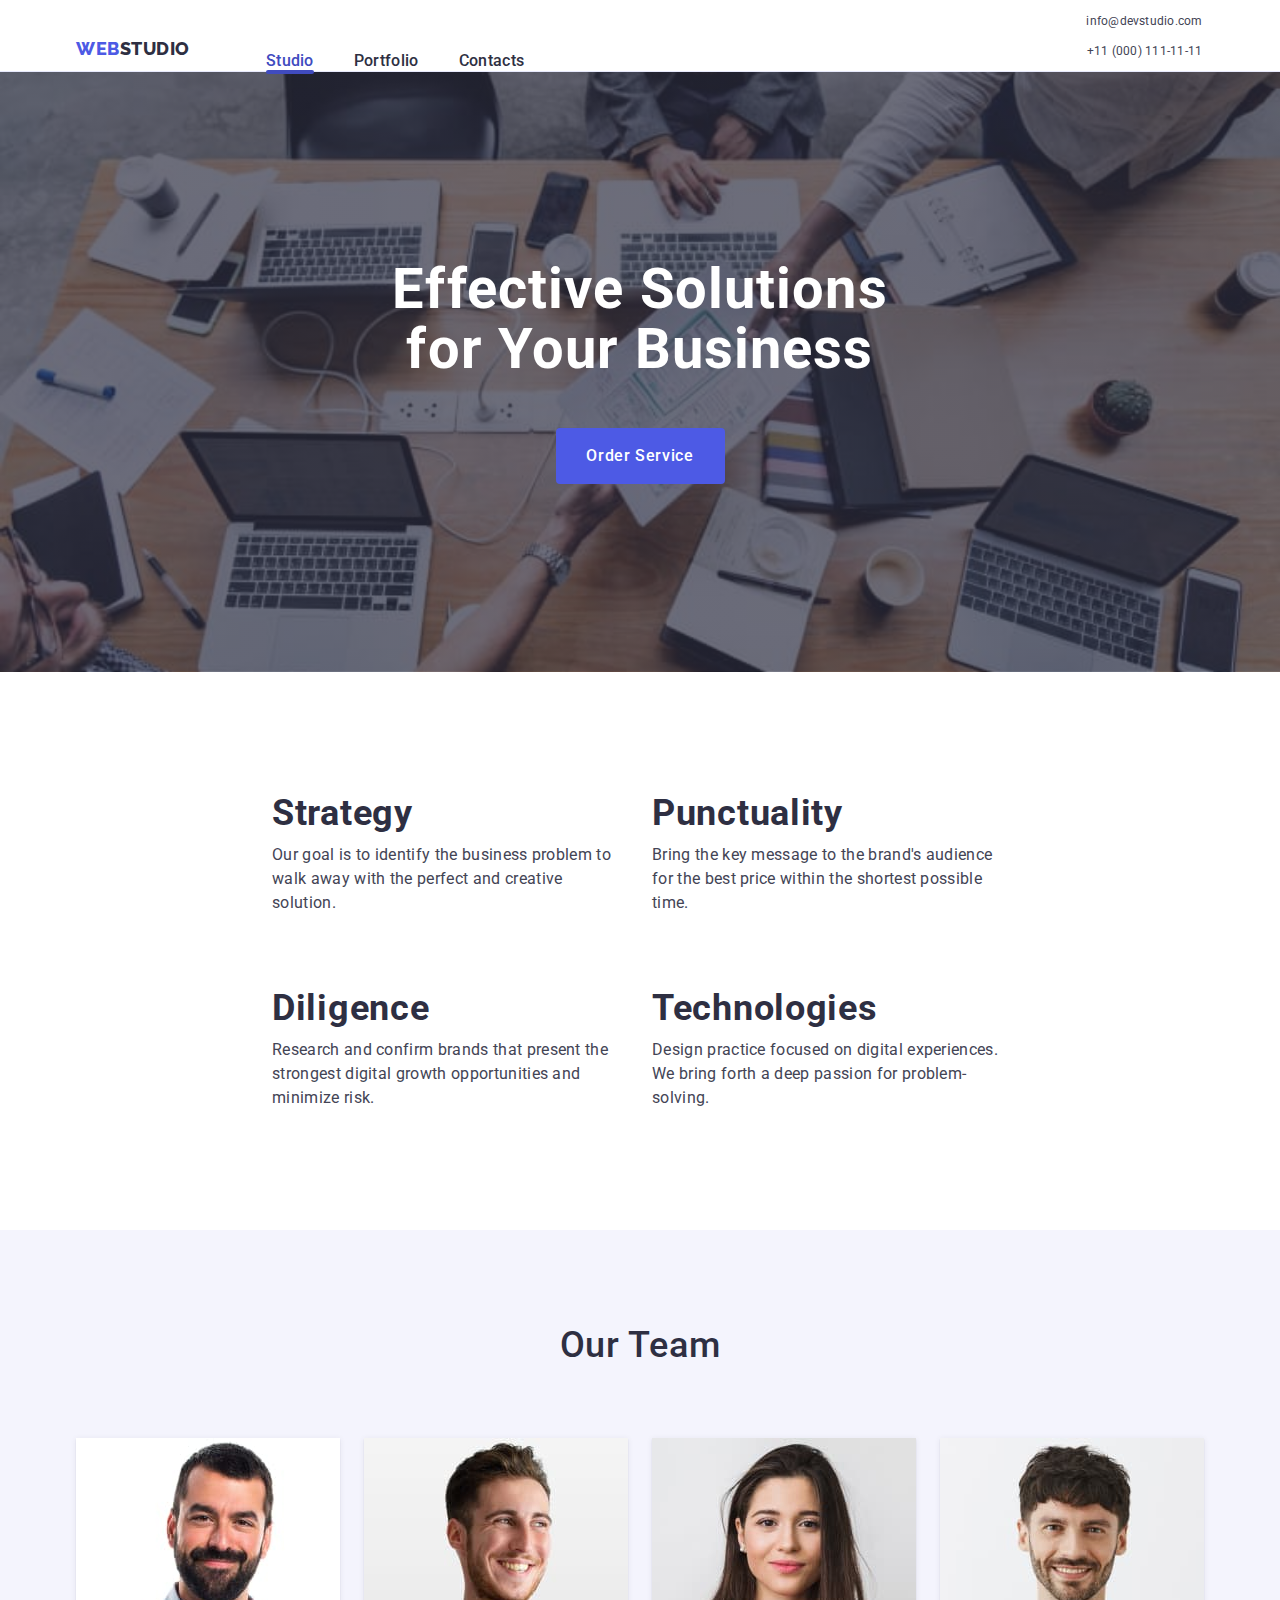
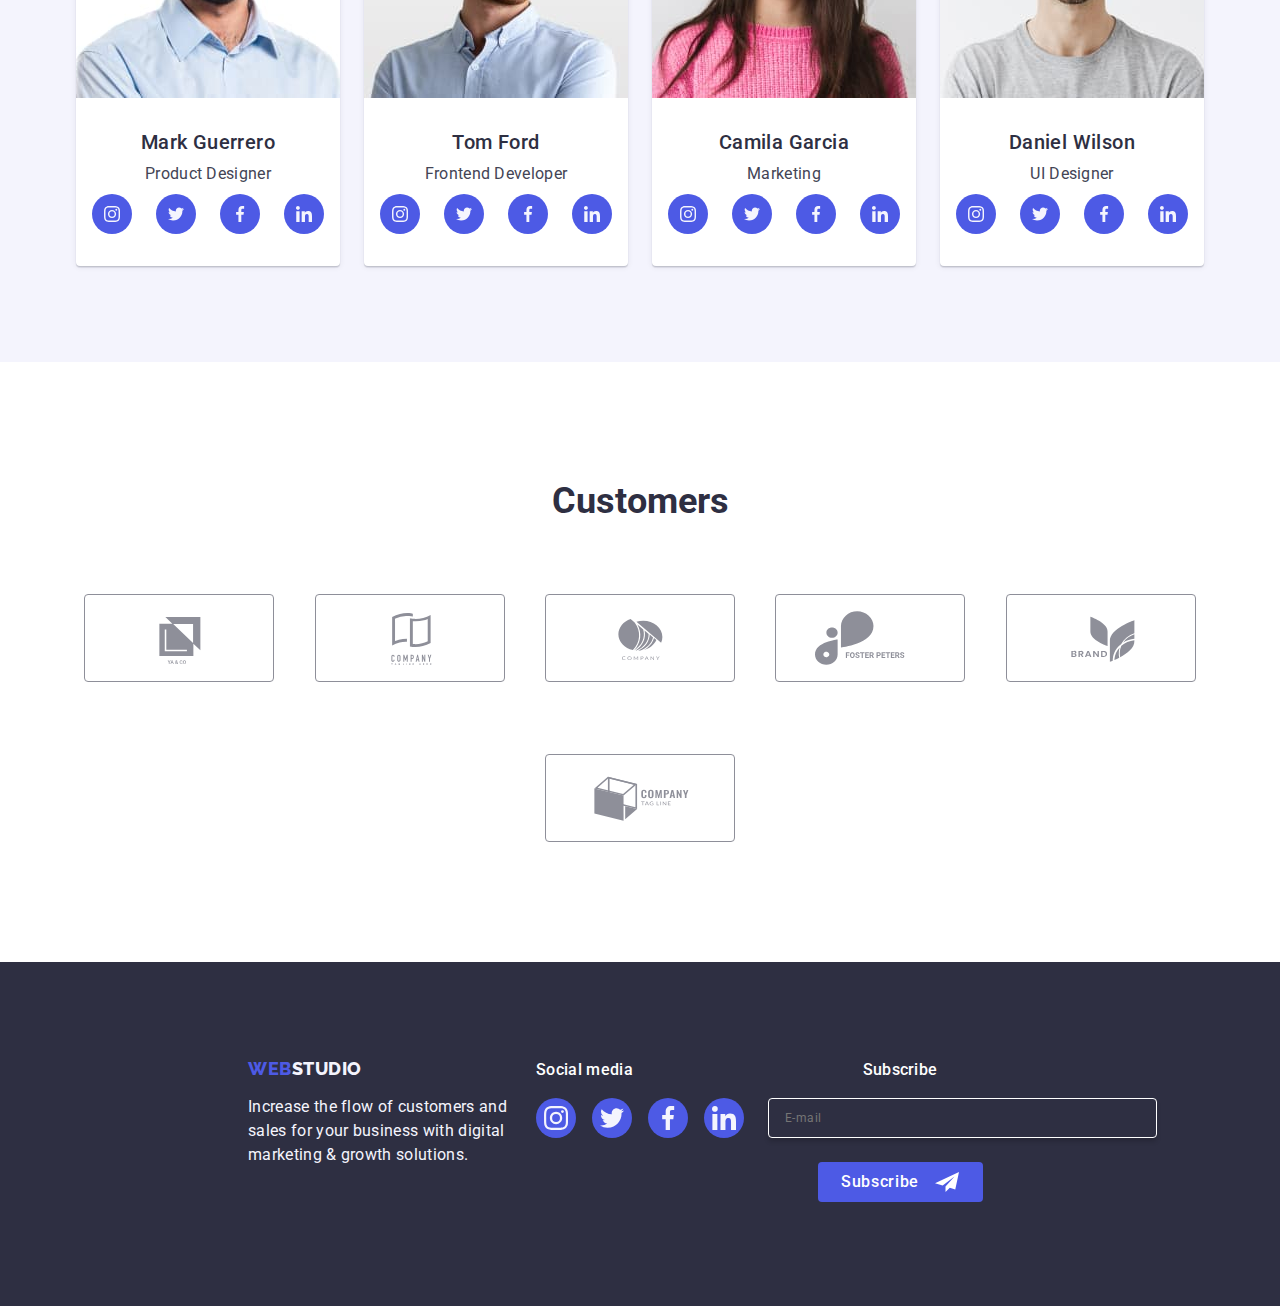
==== commit 7e0b19ce: "e" ====
--- a/index.html
+++ b/index.html
@@ -206,6 +206,8 @@
             <li class="list-item sfli">
               <img
                 src="./images/Mark-Guerrero.jpg"
+                 srcset="./images/Mark-Guerrero.jpg 1x, 
+                         ./images/Mark-Guerrero_2x.jpg 2x"
                 class="link"
                 width="264"
                 alt="smiling man with black beard and short hair wearinng light blue shirt"
@@ -251,7 +253,9 @@
             </li>
             <li class="list-item sfli">
               <img
-                src="./images/Tom-Ford.jpg"
+                src="./images/Tom-Ford.jpg" 
+                srcset="./images/Tom-Ford.jpg 1x, 
+                        ./images/Tom-Ford_2x.jpg 2x"
                 class="link"
                 width="264"
                 height="260"
@@ -298,7 +302,9 @@
             </li>
             <li class="list-item sfli">
               <img
-                src="./images/Camila-Garcia.jpg"
+                src="./images/Camila-Garcia.jpg" 
+                srcset="./images/Camila-Garcia.jpg 1x, 
+                        ./images/Camila-Garcia_2x.jpg 2x"
                 class="link"
                 width="264"
                 height="260"
@@ -345,7 +351,9 @@
             </li>
             <li class="list-item sfli">
               <img
-                src="./images/Daniel-Wilson.jpg"
+                src="./images/Daniel-Wilson.jpg" 
+                srcset="./images/Daniel-Wilson.jpg 1x, 
+                        ./images/Daniel-Wilson_2x.jpg 2x"
                 class="link"
                 width="264"
                 height="260"
@@ -398,7 +406,7 @@
       <section class="section-five">
         <div class="container">
           <h2 class="customers">Customers</h2>
-          <ul class="clients-list">
+          <ul class="list clients-list">
             <li class="customer-logo">
               <a href="" class="customer-link"
                 ><svg width="104" height="56" class="customer-icon mobile-customers">
@@ -483,7 +491,7 @@
         <div class="form-container">
           <p class="footer-form-p">Subscribe</p>
           <form class="footer-form">
-            <label class="">
+            <label class="footer-label">
               <input
                 class="form-label-input"
                 name="username"
--- a/css/styles.css
+++ b/css/styles.css
@@ -18,242 +18,983 @@
 }
 
 /*MOBILE*/
-@media screen and (max-width: 767px) {
-  .menu {
-    display: none;
-  }
-  .address {
-    display: none;
-  }
-
-  body {
-    font-family: "Roboto", sans-serif;
-    color: var(--text-color);
-    background-color: var(--white-background-color);
-  }
-  .body {
-    font-family: "Roboto", sans-serif;
-    color: var(--text-color);
-    background-color: var(--white-background-color);
-    font-weight: Regular;
-    font-size: 16px;
-    line-height: 24px;
-    letter-spacing: 2%;
-  }
-
-  /*HEADER*/
-  .headerhtml {
-    border-bottom: 1px solid var(--accent-color);
-    height: 72px;
-    box-shadow: 0px 2px 1px rgba(46, 47, 66, 0.08),
-      0px 1px 1px rgba(46, 47, 66, 0.16), 0px 1px 6px rgba(46, 47, 66, 0.08);
-  }
-  .container-header {
-    display: flex;
-  }
-  .container {
-    max-width: 428px;
-    margin: 0 auto;
-    padding: 0 15px;
-  }
-  .menu-toggle {
-    position: absolute;
-    top: 24px;
-    right: 24px;
-    border: none;
-    background-color: #ffffff;
-  }
-
-  nav > a:hover {
-    color: var(--pressed-state-color);
-  }
-
-  .navhtml {
-    display: flex;
-    align-items: center;
-    padding-right: 332px;
-    padding-top: 25px;
-  }
-  .logo {
-    font-family: "Raleway", sans-serif;
-    font-weight: 800;
-    font-size: 18px;
-    line-height: 1.17;
-    letter-spacing: 0.03em;
-    text-transform: uppercase;
-    color: var(--primary-brand-color);
-    margin-right: 76px;
-  }
-  .link {
-    text-decoration: none;
-  }
-  .link:hover,
-  .link:focus {
-    color: var(--pressed-state-color);
-  }
-  .logo-studio {
-    color: var(--dark-color);
-    font-family: "Raleway", sans-serif;
-    font-size: 18px;
-    font-style: normal;
-    font-weight: 800;
-    line-height: 21px;
-    letter-spacing: 0.54px;
-    text-transform: uppercase;
-  }
-  .list {
-    list-style: none;
-    display: flex;
-    flex-wrap: wrap;
-    gap: 72px;
-    justify-content: center;
-    list-style: none;
-    margin: 0;
-    padding-left: 0;
-  }
-  .menu {
-    display: flex;
-    gap: 40px;
-    margin-top: 24px;
-  }
-
-  .navlink {
-    color: var(--dark-color);
-    font-weight: 500;
-    letter-spacing: 0.02em;
-    line-height: 1.5;
-    padding: 24px 0;
-  }
-
-  .navlink:hover,
-  .navlink:focus,
-  .navlink:active .navlink:visited {
-    color: var(--pressed-state-color);
-  }
-  .underline {
-    position: relative;
-    color: var(--pressed-state-color);
-    transition: color 250ms cubic-bezier(0.4, 0, 0.2, 1);
-  }
-  .underline::after {
-    content: "";
-    height: 4px;
-    width: 100%;
-    background-color: var(--pressed-state-color);
-    border-radius: 2px;
-    position: absolute;
-    left: 0;
-    bottom: -1px;
-  }
-  .menulink {
-    display: inline-block;
-  }
-  .address {
-    font-style: normal;
-    padding-top: 24px;
-    padding-bottom: 24px;
-  }
-  .addresslist {
-    display: flex;
-    gap: 40px;
-  }
-  .address-link {
-    color: var(--text-color);
-    letter-spacing: 0.02em;
-    line-height: 1.5;
-    transition: color 250ms cubic-bezier(0.4, 0, 0.2, 1);
-  }
-  .address-link:hover,
-  .address-link:focus,
-  .address-link:visited {
-    color: var(--pressed-state-color);
-  }
-  .mobile-address-li {
-    padding-bottom: 48px;
-  }
-
-  /*SECTION_ONE*/
-  .first-section {
-    background-color: var(--dark-color);
-    padding: 188px 0;
+
+.menu {
+  display: none;
+}
+.address {
+  display: none;
+}
+
+body {
+  font-family: "Roboto", sans-serif;
+  color: var(--text-color);
+  background-color: var(--white-background-color);
+}
+.body {
+  font-family: "Roboto", sans-serif;
+  color: var(--text-color);
+  background-color: var(--white-background-color);
+  font-weight: Regular;
+  font-size: 16px;
+  line-height: 24px;
+  letter-spacing: 2%;
+}
+
+/*HEADER*/
+.headerhtml {
+  border-bottom: 1px solid var(--accent-color);
+  height: 72px;
+  box-shadow: 0px 2px 1px rgba(46, 47, 66, 0.08),
+    0px 1px 1px rgba(46, 47, 66, 0.16), 0px 1px 6px rgba(46, 47, 66, 0.08);
+}
+.container-header {
+  align-items: center;
+  display: flex;
+  height: 70px;
+  max-width: 428px;
+  position: relative;
+}
+.container {
+  max-width: 428px;
+  margin: 0 auto;
+  padding: 0 15px;
+}
+.menu-toggle {
+  position: absolute;
+  top: 24px;
+  right: 24px;
+  border: none;
+  background-color: #ffffff;
+}
+
+nav > a:hover {
+  color: var(--pressed-state-color);
+}
+
+.navhtml {
+  display: flex;
+  align-items: center;
+  padding-right: 332px;
+  padding-top: 25px;
+}
+.logo {
+  font-family: "Raleway", sans-serif;
+  font-weight: 800;
+  font-size: 18px;
+  line-height: 1.17;
+  letter-spacing: 0.03em;
+  text-transform: uppercase;
+  color: var(--primary-brand-color);
+  margin-right: 76px;
+}
+.link {
+  text-decoration: none;
+}
+.link:hover,
+.link:focus {
+  color: var(--pressed-state-color);
+}
+.logo-studio {
+  color: var(--dark-color);
+  font-family: "Raleway", sans-serif;
+  font-size: 18px;
+  font-style: normal;
+  font-weight: 800;
+  line-height: 21px;
+  letter-spacing: 0.54px;
+  text-transform: uppercase;
+}
+.list {
+  list-style: none;
+  display: flex;
+  flex-wrap: wrap;
+  gap: 72px;
+  justify-content: center;
+  list-style: none;
+  margin: 0;
+  padding-left: 0;
+}
+.menu {
+  display: flex;
+  gap: 40px;
+  margin-top: 24px;
+}
+
+.navlink {
+  color: var(--dark-color);
+  font-weight: 500;
+  letter-spacing: 0.02em;
+  line-height: 1.5;
+  padding: 24px 0;
+}
+
+.navlink:hover,
+.navlink:focus,
+.navlink:active .navlink:visited {
+  color: var(--pressed-state-color);
+}
+.underline {
+  position: relative;
+  color: var(--pressed-state-color);
+  transition: color 250ms cubic-bezier(0.4, 0, 0.2, 1);
+}
+.underline::after {
+  content: "";
+  height: 4px;
+  width: 100%;
+  background-color: var(--pressed-state-color);
+  border-radius: 2px;
+  position: absolute;
+  left: 0;
+  bottom: -1px;
+}
+.menulink {
+  display: inline-block;
+}
+.address {
+  font-style: normal;
+  padding-top: 24px;
+  padding-bottom: 24px;
+}
+.addresslist {
+  display: flex;
+  gap: 40px;
+}
+.address-link {
+  color: var(--text-color);
+  letter-spacing: 0.02em;
+  line-height: 1.5;
+  transition: color 250ms cubic-bezier(0.4, 0, 0.2, 1);
+}
+.address-link:hover,
+.address-link:focus,
+.address-link:visited {
+  color: var(--pressed-state-color);
+}
+.mobile-address-li {
+  padding-bottom: 48px;
+}
+
+/*SECTION_ONE*/
+.first-section {
+  background-color: var(--dark-color);
+  padding: 188px 0;
+  background-image: linear-gradient(
+      rgba(46, 47, 66, 0.7),
+      rgba(46, 47, 66, 0.7)
+    ),
+    url(../images/background-office-mobile.jpg);
+  background-repeat: no-repeat;
+  background-position: center;
+  background-size: cover;
+  margin: 0 auto;
+}
+
+.motto {
+  text-align: center;
+  font-family: Roboto;
+  font-size: 36px;
+  letter-spacing: 0.02em;
+  line-height: 1.07;
+  color: var(--white-background-color);
+  max-width: 496px;
+  margin-right: auto;
+  margin-left: auto;
+}
+.filter-button {
+  background-color: var(--primary-brand-color);
+  font-family: "Roboto", sans-serif;
+  font-weight: 500;
+  font-size: 16px;
+  line-height: 1.5;
+  letter-spacing: 0.04em;
+  color: var(--white-background-color);
+  transition: background-color 250ms cubic-bezier(0.4, 0, 0.2, 1);
+}
+.filter-button:hover,
+.filter-button:focus {
+  background-color: var(--pressed-state-color);
+  font-family: Roboto;
+  font-weight: Medium;
+  font-size: 16px;
+  line-height: 24px;
+  letter-spacing: 4%;
+  cursor: pointer;
+}
+.order-service-button {
+  display: block;
+  min-width: 169px;
+  height: 56px;
+  border: none;
+  background-color: var(--primary-brand-color);
+  border-radius: 4px;
+  cursor: pointer;
+  margin-top: 48px;
+  margin-right: auto;
+  margin-left: auto;
+}
+
+/*SECTION_TWO*/
+.second-section {
+  padding: 120px 0;
+}
+.our_values {
+  font-weight: 500;
+  font-family: Roboto;
+  font-size: 20px;
+  letter-spacing: 0.02em;
+  line-height: 1.2;
+  color: var(--dark-color);
+}
+.visually-hidden {
+  position: absolute;
+  width: 1px;
+  height: 1px;
+  margin: -1px;
+  border: 0;
+  padding: 0;
+  white-space: nowrap;
+  clip-path: inset(100%);
+  clip: rect(0 0 0 0);
+  overflow: hidden;
+}
+.list-second-section {
+  gap: 72px 24px;
+  margin: 0 auto;
+  max-width: 736px;
+}
+.values-list {
+  max-width: 356px;
+}
+.icon-container {
+  display: none;
+}
+.value {
+  font-weight: 700;
+  letter-spacing: 0.02em;
+  font-size: 36px;
+  line-height: 1.2;
+  color: var(--dark-color);
+  margin-bottom: 8px;
+  text-align: center;
+}
+.paragraph {
+  font-size: 16px;
+  letter-spacing: 0.02em;
+}
+
+/*SECTION_THREE*/
+.third-section {
+  display: none;
+}
+.what-are-we-doing {
+  font-size: 36px;
+  line-height: 1.11;
+  text-align: center;
+  letter-spacing: 0.02em;
+  text-transform: capitalize;
+  color: var(--dark-color);
+  margin-bottom: 72px;
+}
+.third-section-list {
+  display: flex;
+  gap: 24px;
+  background-color: var(--white-background-color);
+}
+.tsli {
+  width: calc((100%-48px) / 3);
+}
+
+/*SECTION_FOUR*/
+.section-four {
+  background-color: var(--light-color);
+}
+.our-team {
+  font-weight: 500;
+  font-size: 36px;
+  line-height: 1.11;
+  text-align: center;
+  letter-spacing: 0.02em;
+  text-transform: capitalize;
+  color: var(--dark-color);
+  margin-bottom: 72px;
+  padding-top: 96px;
+}
+.section-four-list {
+  margin: 0 auto;
+  padding-bottom: 96px;
+}
+
+.list-item {
+  background-color: var(--white-background-color);
+}
+.sfli {
+  max-width: 264px;
+  border-radius: 0px 0px 4px 4px;
+  box-shadow: 0px 1px 6px rgba(46, 47, 66, 0.08),
+    0px 1px 1px rgba(46, 47, 66, 0.16), 0px 2px 1px rgba(46, 47, 66, 0.08);
+}
+
+.name-function {
+  padding: 32px 0px;
+}
+
+.fullname {
+  font-weight: 500;
+  letter-spacing: 0.02em;
+  font-size: 20px;
+  line-height: 1.2;
+  color: var(--dark-color);
+  text-align: center;
+  margin-bottom: 8px;
+}
+.function {
+  text-align: center;
+  margin-bottom: 8px;
+}
+.social-media-list {
+  display: flex;
+  justify-content: center;
+  gap: 24px;
+  list-style: none;
+}
+.social-media-li {
+  width: 40px;
+  height: 40px;
+  transition: background-color 250ms cubic-bezier(0.4, 0, 0.2, 1);
+}
+.sm-link {
+  width: 100%;
+  height: 100%;
+  background-color: var(--primary-brand-color);
+  border-radius: 50%;
+  display: flex;
+  align-items: center;
+  justify-content: center;
+  transition: background-color 250ms cubic-bezier(0.4, 0, 0.2, 1);
+}
+
+.sm-link:hover,
+.sm-link:focus {
+  background-color: var(--pressed-state-color);
+}
+.sm-icon {
+  fill: var(--light-color);
+}
+
+/*SECTION_FIVE*/
+.section-five {
+  padding-top: 120px;
+  padding-bottom: 120px;
+}
+.customers {
+  font-size: 36px;
+  line-height: 1.11;
+  color: var(--dark-color);
+  margin-bottom: 72px;
+  text-align: center;
+  column-gap: 16px;
+}
+.clients-list {
+  margin: 0 auto;
+  list-style: none;
+  gap: 16px;
+  display: flex;
+  flex-wrap: wrap;
+
+  justify-content: center;
+  margin: 0;
+  padding-left: 0;
+}
+
+.customer-logo {
+  width: 190px;
+  height: 88px;
+  transition: border-color 250ms cubic-bezier(0.4, 0, 0.2, 1),
+    color 250ms cubic-bezier(0.4, 0, 0.2, 1);
+  gap: 72px 24px;
+  margin: 0 auto;
+}
+.customer-link {
+  width: 100%;
+  height: 100%;
+  border: 1px solid var(--subtle-text-color);
+  border-radius: 4px;
+  display: flex;
+  align-items: center;
+  justify-content: center;
+  color: var(--subtle-text-color);
+  transition: border-color 250ms cubic-bezier(0.4, 0, 0.2, 1),
+    color 250ms cubic-bezier(0.4, 0, 0.2, 1);
+  fill: currentColor;
+}
+
+.customer-link:hover {
+  border-color: var(--pressed-state-color);
+  color: var(--pressed-state-color);
+  transition: border-color 250ms cubic-bezier(0.4, 0, 0.2, 1);
+}
+.customer-link:focus {
+  border-color: var(--pressed-state-color);
+  color: var(--pressed-state-color);
+  transition: border-color 250ms cubic-bezier(0.4, 0, 0.2, 1);
+}
+.customer-icon {
+  fill: currentColor;
+}
+
+/*FOOTER*/
+placeholder {
+  color: var(--white-background-color);
+}
+.footer {
+  background-color: var(--dark-color);
+  padding: 96px 0;
+}
+.footer-flex {
+  display: flex;
+  align-items: baseline;
+  flex-wrap: wrap;
+  justify-content: flex-start;
+  max-width: 428px;
+  justify-content: center;
+}
+.footer-first-subcontainer {
+  margin: 0 auto 72px auto;
+}
+.footerlink {
+  display: inline-block;
+  margin-bottom: 16px;
+  text-align: center;
+  width: 100%;
+}
+.footerspan {
+  color: var(--light-color);
+  margin: auto;
+}
+.footer-paragraph {
+  color: var(--light-color);
+  letter-spacing: 0.02em;
+  max-width: 264px;
+}
+.sm-footer-p {
+  font-weight: 500;
+  font-size: 16px;
+  line-height: 1.5;
+  letter-spacing: 0.02em;
+  color: var(--white-background-color);
+  margin-bottom: 16px;
+  text-align: center;
+  display: block;
+}
+.smfooterlist {
+  display: flex;
+  justify-content: center;
+  gap: 16px;
+  list-style: none;
+  margin-bottom: 72px;
+}
+.footer-link {
+  transition: background-color 250ms cubic-bezier(0.4, 0, 0.2, 1);
+  display: flex;
+}
+
+.footer-link:hover,
+.footer-link:focus {
+  background-color: var(--success-color);
+}
+.form-container {
+  display: flex;
+  flex-direction: column;
+  align-items: center;
+}
+.footer-form-p {
+  margin-bottom: 16px;
+  font-weight: 500;
+  font-size: 16px;
+  line-height: 1.5;
+  letter-spacing: 0.02em;
+  color: var(--white-background-color);
+}
+.footer-form {
+  display: flex;
+  gap: 24px;
+  flex-direction: column;
+  align-items: center;
+}
+.form-label-input {
+  height: 40px;
+  border: 1px solid var(--white-background-color);
+  background-color: transparent;
+  font-size: 12px;
+  line-height: 1.5;
+  letter-spacing: 0.04em;
+  padding-left: 16px;
+  box-shadow: 0px 4px 4px 0px rgba(0, 0, 0, 0.15);
+  border-radius: 4px;
+  color: var(--white-background-color);
+  gap: 24px;
+  width: 389px;
+}
+.subscribe-button {
+  width: 165px;
+  height: 40px;
+  display: flex;
+  justify-content: center;
+  align-items: center;
+  font-family: "Roboto", sans-serif;
+  font-size: 16px;
+  font-weight: 500;
+  line-height: 1.5;
+  letter-spacing: 0.04em;
+  color: var(--white-background-color);
+  cursor: pointer;
+  background-color: var(--primary-brand-color);
+  border: none;
+  border-radius: 4px;
+}
+.subscribe-button-icon {
+  margin-left: 16px;
+}
+
+/*MODAL*/
+.backdrop {
+  position: fixed;
+  inset: 0 0 auto;
+  width: 100%;
+  height: 100%;
+  background: rgba(46, 47, 66, 0.4);
+  opacity: 1;
+  pointer-events: all;
+  transition: opacity 250ms cubic-bezier(0.4, 0, 0.2, 1),
+    visibility 250ms cubic-bezier(0.4, 0, 0.2, 1);
+}
+.is-hidden {
+  pointer-events: none;
+  visibility: hidden;
+  opacity: 0;
+}
+.modal {
+  position: absolute;
+  background: var(--modal-background-color);
+  box-shadow: 0px 1px 1px rgba(0, 0, 0, 0.14), 0px 1px 3px rgba(0, 0, 0, 0.12),
+    0px 2px 1px rgba(0, 0, 0, 0.2);
+  border-radius: 4px;
+  width: 408px;
+  min-height: 584px;
+  top: 50%;
+  left: 50%;
+  transform: translate(-50%, -50%);
+  transition: transform 250ms cubic-bezier(0.4, 0, 0.2, 1);
+  padding: 72px 24px 24px 24px;
+}
+.close-button {
+  position: absolute;
+  cursor: pointer;
+  border-radius: 50%;
+  border: 1px rgba(0, 0, 0, 0.1) solid;
+  width: 24px;
+  height: 24px;
+  right: 24px;
+  top: 24px;
+  padding: 0;
+  color: var(--dark-color);
+  background-color: var(--accent-color);
+  display: flex;
+  align-items: center;
+  justify-content: center;
+  transition: background-color 250ms cubic-bezier(0.4, 0, 0.2, 1),
+    border 250ms cubic-bezier(0.4, 0, 0.2, 1);
+}
+.close-button:hover,
+.close-button:focus {
+  background-color: var(--pressed-state-color);
+  border: none;
+  fill: var(--white-background-color);
+}
+.close-button-svg {
+  transition: fill 250ms cubic-bezier(0.4, 0, 0.2, 1);
+}
+.modal-p {
+  font-weight: 500;
+  font-size: 16px;
+  line-height: 1.5;
+  text-align: center;
+  letter-spacing: 0.02em;
+  color: var(--dark-color);
+  margin-bottom: 16px;
+}
+.modal-form-div {
+  margin-bottom: 8px;
+}
+.label-name {
+  font-size: 12px;
+  line-height: 1.17;
+  letter-spacing: 0.04em;
+  color: var(--subtle-text-color);
+  display: block;
+  margin-bottom: 4px;
+}
+.input-icon-div {
+  position: relative;
+}
+.modal-input-name {
+  width: 100%;
+  height: 40px;
+  border: 1px solid rgba(46, 47, 66, 0.4);
+  border-radius: 4px;
+  padding-left: 38px;
+  outline: transparent;
+  transition: border-color 250ms cubic-bezier(0.4, 0, 0.2, 1);
+  background-color: transparent;
+}
+.modal-input-name:focus {
+  border-color: var(--primary-brand-color);
+}
+.modal-input-name:focus + .modal-name-svg {
+  fill: var(--primary-brand-color);
+}
+.modal-name-svg {
+  position: absolute;
+  left: 16px;
+  top: 50%;
+  transform: translateY(-50%);
+  transition: fill 250ms cubic-bezier(0.4, 0, 0.2, 1);
+}
+.modal-name-svg:focus {
+  fill: var(--primary-brand-color);
+}
+.comment-box {
+  margin-bottom: 16px;
+}
+.textarea-comment {
+  width: 100%;
+  height: 120px;
+  font-size: 12px;
+  line-height: 1.17;
+  letter-spacing: 0.04em;
+  color: rgba(46, 47, 66, 0.4);
+  border: 1px solid rgba(46, 47, 66, 0.4);
+  border-radius: 4px;
+  background-color: transparent;
+  padding: 8px 16px;
+  outline: transparent;
+  resize: none;
+  transition: border-color 250ms cubic-bezier(0.4, 0, 0.2, 1);
+}
+.textarea-comment:focus {
+  border-color: var(--primary-brand-color);
+}
+.container-check {
+  margin-bottom: 24px;
+}
+.input-check:checked + .terms-of-condition .label-span {
+  background-color: var(--pressed-state-color);
+  border: none;
+  fill: var(--light-color);
+}
+.terms-of-condition {
+  display: block;
+  font-size: 12px;
+  line-height: 1.17;
+  letter-spacing: 0.04em;
+  color: var(--subtle-text-color);
+}
+.label-span {
+  width: 16px;
+  height: 16px;
+  border: 1px solid rgba(46, 47, 66, 0.4);
+  border-radius: 2px;
+  transition: background-color 250ms cubic-bezier(0.4, 0, 0.2, 1),
+    border 250ms cubic-bezier(0.4, 0, 0.2, 1),
+    fill 250ms cubic-bezier(0.4, 0, 0.2, 1);
+  display: inline-flex;
+  align-items: center;
+  justify-content: center;
+  fill: transparent;
+}
+.I-accept {
+  padding-left: 8px;
+}
+.checkbox-link {
+  color: var(--primary-brand-color);
+}
+.send-button {
+  display: block;
+  min-width: 169px;
+  height: 56px;
+  font-family: "Roboto", sans-serif;
+  font-size: 16px;
+  font-weight: 500;
+  line-height: 1.5;
+  letter-spacing: 0.04em;
+  color: var(--white-background-color);
+  cursor: pointer;
+  background-color: var(--primary-brand-color);
+  border: none;
+  border-radius: 4px;
+  font-size: 16px;
+  font-weight: 500;
+  line-height: 1.5;
+  letter-spacing: 0.04em;
+  color: var(--white-background-color);
+  transition: background-color 250ms cubic-bezier(0.4, 0, 0.2, 1);
+  margin-left: auto;
+  margin-right: auto;
+}
+
+/*MOBILE_MENU*/
+.menu-container {
+  display: flex;
+  flex-direction: column;
+  justify-content: space-between;
+  position: fixed;
+  top: 0;
+  left: 0;
+  width: 100vw;
+  height: 100vh;
+  padding: 40px;
+  background-color: var(--white-background-color);
+  z-index: 999;
+  transform: translateX(100%);
+  transition: transform 250ms ease-in-out;
+}
+
+.menu-container.is-open {
+  transform: translateX(0);
+}
+
+.menu-container .nav-list {
+  gap: 0;
+  justify-content: start;
+  max-width: 200px;
+}
+
+.menu-container .active-page::after {
+  display: none;
+}
+
+.menu-container .address {
+  font-size: 20px;
+  font-weight: 500;
+  margin-bottom: 48px;
+}
+.nav-link {
+  color: var(--dark-color);
+  display: inline-block;
+  font-size: 36px;
+  font-weight: 700;
+  letter-spacing: 0.02em;
+  line-height: 1.11;
+  padding-top: 40px;
+  transition: color 250ms cubic-bezier(0.4, 0, 0.2, 1);
+}
+.menu-address-list {
+  flex-wrap: wrap;
+  gap: 40px;
+  justify-content: start;
+  max-width: 353px;
+}
+.menu-address-li:first-child {
+  color: var(--primary-brand-color);
+  font-size: 36px;
+  font-weight: 700;
+  min-width: 353px;
+}
+
+.menu-address-li:first-child .address-link {
+  color: var(--primary-brand-color);
+}
+.menu-social {
+  gap: 56px;
+  justify-content: start;
+}
+/*PORTFOLIO*/
+
+/*SECTION_ONE_PORTFOLIO*/
+img {
+  display: block;
+}
+.section-one-portfolio {
+  padding: 48px 0;
+}
+.list-portfolio {
+  justify-content: start;
+  gap: 16px 24px;
+  margin-bottom: 72px;
+}
+
+.portfoliobutton {
+  color: var(--primary-brand-color);
+  background-color: var(--light-color);
+  transition: color 250ms cubic-bezier(0.4, 0, 0.2, 1),
+    background-color 250ms cubic-bezier(0.4, 0, 0.2, 1),
+    border-color 250ms cubic-bezier(0.4, 0, 0.2, 1),
+    box-shadow 250ms cubic-bezier(0.4, 0, 0.2, 1);
+  padding: 8px 16px;
+  border: 1px solid var(--accent-color);
+  border-radius: 4px;
+}
+
+.portfoliobutton:hover,
+.portfoliobutton:focus,
+.portfoliobutton:active {
+  color: var(--white-background-color);
+  box-shadow: 0px 3px 1px rgba(0, 0, 0, 0.1), 0px 2px 1px rgba(0, 0, 0, 0.08),
+    0px 2px 2px rgba(0, 0, 0, 0.12);
+  transform: translateY(0%);
+  border: 1px solid transparent;
+}
+/*SECTION_TWO_PORTFOLIO*/
+.mobile-portfolio-image {
+  width: 396px;
+  height: 280px;
+}
+.list-portfolio-two {
+  display: flex;
+  flex-wrap: wrap;
+  column-gap: 24px;
+  row-gap: 48px;
+}
+.portfolio-list-item {
+  width: calc((100% - 48px) / 3);
+}
+.portfolio-img-link {
+  display: block;
+  transition: box-shadow 250ms cubic-bezier(0.4, 0, 0.2, 1);
+}
+.portfolio-img-link:hover,
+.portfolio-img-link:focus,
+.portfolio-img-link:visited {
+  box-shadow: 0px 1px 6px rgba(46, 47, 66, 0.08),
+    0px 1px 1px rgba(46, 47, 66, 0.16), 0px 2px 1px rgba(46, 47, 66, 0.08);
+}
+.portfolio-img-link:hover .portfolio-overlay-text,
+.portfolio-img-link:focus .portfolio-overlay-text {
+  transform: translateY(0%);
+}
+.portfolio-overlay {
+  overflow: hidden;
+  position: relative;
+}
+.portfolio-overlay-text {
+  position: absolute;
+  top: 0;
+  background-color: var(--primary-brand-color);
+  color: var(--light-color);
+  font-size: 16px;
+  line-height: 1.5;
+  letter-spacing: 0.02em;
+  padding: 40px 32px;
+  width: 100%;
+  height: 100%;
+  transform: translateY(100%);
+  transition: transform 250ms cubic-bezier(0.4, 0, 0.2, 1);
+}
+.portfolio-overlay-text {
+  transform: translateY(100%);
+}
+.name-and-category-of-app {
+  padding: 32px 16px;
+  border: 1px solid var(--accent-color);
+  border-top: none;
+}
+.imagetext {
+  font-weight: 500;
+  font-size: 20px;
+  line-height: 1.2;
+  letter-spacing: 0.02em;
+  color: var(--dark-color);
+  margin-bottom: 8px;
+}
+.portfolio-paragraph {
+  font-size: 16px;
+  line-height: 1.5;
+  letter-spacing: 0.02em;
+  color: var(--text-color);
+  margin: 0;
+}
+
+.menu {
+  display: none;
+}
+
+@media screen and (min-device-pixel-ratio: 2),
+  (-webkit-min-device-pixel-ratio: 2),
+  screen and (min-resolution: 192dpi),
+  screen and (min-resolution: 2dppx) {
+  .starting-section {
     background-image: linear-gradient(
         rgba(46, 47, 66, 0.7),
         rgba(46, 47, 66, 0.7)
       ),
-      url(../images/background-office-mobile.jpg);
+      url("../images/background-office-mobile.jpg");
+  }
+}
+
+.mobile-customers {
+  width: 110px;
+  height: 56px;
+}
+
+/*===========================TABLET=========================================
+  */
+@media screen and (min-width: 768px) {
+  /*HEADER*/
+  .container {
+    max-width: 768px;
+  }
+  .container-header {
+    height: 72px;
+    max-width: 768px;
+  }
+  .navhtml {
+    align-items: center;
+    display: flex;
+  }
+  .container-header .menu {
+    display: flex;
+    flex-wrap: nowrap;
+    gap: 40px;
+  }
+  .container-header .navlink {
+    font-size: 16px;
+    font-weight: 500;
+    line-height: 1.5;
+    padding: 0;
+  }
+  .container-header .address {
+    display: flex;
+    font-size: 12px;
+    font-weight: 400;
+    letter-spacing: 0.04em;
+    line-height: 1.17;
+    margin-left: auto;
+    max-width: 119px;
+  }
+  .container-header .addresslist {
+    gap: 12px;
+  }
+  .menu-toggle {
+    display: none;
+  }
+
+  .first-section {
+    background-image: linear-gradient(
+        rgba(46, 47, 66, 0.7),
+        rgba(46, 47, 66, 0.7)
+      ),
+      url(../images/background-office-tablet.jpg);
     background-repeat: no-repeat;
     background-position: center;
     background-size: cover;
     margin: 0 auto;
   }
-
   .motto {
-    text-align: center;
-    font-family: Roboto;
-    font-size: 36px;
-    letter-spacing: 0.02em;
+    font-size: 56px;
     line-height: 1.07;
-    color: var(--white-background-color);
     max-width: 496px;
-    margin-right: auto;
-    margin-left: auto;
-  }
-  .filter-button {
-    background-color: var(--primary-brand-color);
-    font-family: "Roboto", sans-serif;
-    font-weight: 500;
-    font-size: 16px;
-    line-height: 1.5;
-    letter-spacing: 0.04em;
-    color: var(--white-background-color);
-    transition: background-color 250ms cubic-bezier(0.4, 0, 0.2, 1);
-  }
-  .filter-button:hover,
-  .filter-button:focus {
-    background-color: var(--pressed-state-color);
-    font-family: Roboto;
-    font-weight: Medium;
-    font-size: 16px;
-    line-height: 24px;
-    letter-spacing: 4%;
-    cursor: pointer;
-  }
-  .order-service-button {
-    display: block;
-    min-width: 169px;
-    height: 56px;
-    border: none;
-    background-color: var(--primary-brand-color);
-    border-radius: 4px;
-    cursor: pointer;
-    margin-top: 48px;
-    margin-right: auto;
-    margin-left: auto;
-  }
-
-  /*SECTION_TWO*/
-  .second-section {
-    padding: 120px 0;
-  }
-  .our_values {
-    font-weight: 500;
-    font-family: Roboto;
-    font-size: 20px;
-    letter-spacing: 0.02em;
-    line-height: 1.2;
-    color: var(--dark-color);
-  }
-  .visually-hidden {
-    position: absolute;
-    width: 1px;
-    height: 1px;
-    margin: -1px;
-    border: 0;
-    padding: 0;
-    white-space: nowrap;
-    clip-path: inset(100%);
-    clip: rect(0 0 0 0);
-    overflow: hidden;
   }
   .list-second-section {
     gap: 72px 24px;
@@ -263,659 +1004,46 @@
   .values-list {
     max-width: 356px;
   }
-  .icon-container {
-    display: none;
-  }
-  .value {
-    font-weight: 700;
-    letter-spacing: 0.02em;
-    font-size: 36px;
-    line-height: 1.2;
-    color: var(--dark-color);
-    margin-bottom: 8px;
-    text-align: center;
-  }
-  .paragraph {
-    font-size: 16px;
-    letter-spacing: 0.02em;
-  }
-
-  /*SECTION_THREE*/
-  .third-section {
-    display: none;
-  }
-  .what-are-we-doing {
-    font-size: 36px;
-    line-height: 1.11;
-    text-align: center;
-    letter-spacing: 0.02em;
-    text-transform: capitalize;
-    color: var(--dark-color);
-    margin-bottom: 72px;
-  }
-  .third-section-list {
-    display: flex;
+  .second-section .value {
+    text-align: left;
+  }
+  .section-four-list {
+    gap: 64px 24px;
+  }
+  .clients-list {
+    gap: 72px 24px;
+  }
+  .customer-logo {
+    min-width: 168px;
+  }
+  .footer-flex {
+    gap: 72px 24px;
+    max-width: 584px;
+  }
+  .footer-first-subcontainer {
+    margin: 0;
+  }
+  .footerlink {
+    text-align: left;
+  }
+  .social-media-li {
+    margin: 0;
+  }
+  .sm-footer-p {
+    text-align: left;
+  }
+  .footer-form {
     gap: 24px;
-    background-color: var(--white-background-color);
-  }
-  .tsli {
-    width: calc((100%-48px) / 3);
-  }
-
-  /*SECTION_FOUR*/
-  .section-four {
-    background-color: var(--light-color);
-  }
-  .our-team {
-    font-weight: 500;
-    font-size: 36px;
-    line-height: 1.11;
-    text-align: center;
-    letter-spacing: 0.02em;
-    text-transform: capitalize;
-    color: var(--dark-color);
-    margin-bottom: 72px;
-    padding-top: 96px;
-  }
-  .section-four-list {
-    margin: 0 auto;
-    padding-bottom: 96px;
-  }
-
-  .list-item {
-    background-color: var(--white-background-color);
-  }
-  .sfli {
-    max-width: 264px;
-    border-radius: 0px 0px 4px 4px;
-    box-shadow: 0px 1px 6px rgba(46, 47, 66, 0.08),
-      0px 1px 1px rgba(46, 47, 66, 0.16), 0px 2px 1px rgba(46, 47, 66, 0.08);
-  }
-
-  .name-function {
-    padding: 32px 0px;
-  }
-
-  .fullname {
-    font-weight: 500;
-    letter-spacing: 0.02em;
-    font-size: 20px;
-    line-height: 1.2;
-    color: var(--dark-color);
-    text-align: center;
-    margin-bottom: 8px;
-  }
-  .function {
-    text-align: center;
-    margin-bottom: 8px;
-  }
-  .social-media-list {
-    display: flex;
-    justify-content: center;
-    gap: 24px;
-    list-style: none;
-  }
-  .social-media-li {
-    width: 40px;
-    height: 40px;
-    transition: background-color 250ms cubic-bezier(0.4, 0, 0.2, 1);
-  }
-  .sm-link {
-    width: 100%;
-    height: 100%;
-    background-color: var(--primary-brand-color);
-    border-radius: 50%;
-    display: flex;
-    align-items: center;
-    justify-content: center;
-    transition: background-color 250ms cubic-bezier(0.4, 0, 0.2, 1);
-  }
-
-  .sm-link:hover,
-  .sm-link:focus {
-    background-color: var(--pressed-state-color);
-  }
-  .sm-icon {
-    fill: var(--light-color);
-  }
-
-  /*SECTION_FIVE*/
-  .section-five {
-    padding-top: 120px;
-    padding-bottom: 120px;
-  }
-  .customers {
-    font-size: 36px;
-    line-height: 1.11;
-    color: var(--dark-color);
-    margin-bottom: 72px;
-    text-align: center;
-    column-gap: 16px;
-  }
-  .clients-list {
-    margin: 0 auto;
-    list-style: none;
-    gap: 16px;
-    display: flex;
-    flex-wrap: wrap;
-
-    justify-content: center;
+  }
+  .footer-label {
+    width: 264px;
+  }
+  .subscribe-button {
     margin: 0;
-    padding-left: 0;
-  }
-
-  .customer-logo {
-    width: 190px;
-    height: 88px;
-    transition: border-color 250ms cubic-bezier(0.4, 0, 0.2, 1),
-      color 250ms cubic-bezier(0.4, 0, 0.2, 1);
-    gap: 72px 24px;
-    margin: 0 auto;
-  }
-  .customer-link {
-    width: 100%;
-    height: 100%;
-    border: 1px solid var(--subtle-text-color);
-    border-radius: 4px;
-    display: flex;
-    align-items: center;
-    justify-content: center;
-    color: var(--subtle-text-color);
-    transition: border-color 250ms cubic-bezier(0.4, 0, 0.2, 1),
-      color 250ms cubic-bezier(0.4, 0, 0.2, 1);
-    fill: currentColor;
-  }
-
-  .customer-link:hover {
-    border-color: var(--pressed-state-color);
-    color: var(--pressed-state-color);
-    transition: border-color 250ms cubic-bezier(0.4, 0, 0.2, 1);
-  }
-  .customer-link:focus {
-    border-color: var(--pressed-state-color);
-    color: var(--pressed-state-color);
-    transition: border-color 250ms cubic-bezier(0.4, 0, 0.2, 1);
-  }
-  .customer-icon {
-    fill: currentColor;
-  }
-
-  /*FOOTER*/
-  placeholder {
-    color: var(--white-background-color);
-  }
-  .footer {
-    background-color: var(--dark-color);
-    padding: 96px 0;
-  }
-  .footer-flex {
-    display: flex;
-    align-items: baseline;
-    flex-wrap: wrap;
-    justify-content: flex-start;
-    max-width: 428px;
-    justify-content: center;
-  }
-  .footer-first-subcontainer {
-    margin: 0 auto 72px auto;
-  }
-  .footerlink {
-    display: inline-block;
-    margin-bottom: 16px;
-    text-align: center;
-    width: 100%;
-  }
-  .footerspan {
-    color: var(--light-color);
-    margin: auto;
-  }
-  .footer-paragraph {
-    color: var(--light-color);
-    letter-spacing: 0.02em;
-    max-width: 264px;
-  }
-  .sm-footer-p {
-    font-weight: 500;
-    font-size: 16px;
-    line-height: 1.5;
-    letter-spacing: 0.02em;
-    color: var(--white-background-color);
-    margin-bottom: 16px;
-    text-align: center;
-    display: block;
-  }
-  .smfooterlist {
-    display: flex;
-    justify-content: center;
-    gap: 16px;
-    list-style: none;
-    margin-bottom: 72px;
-  }
-  .footer-link {
-    transition: background-color 250ms cubic-bezier(0.4, 0, 0.2, 1);
-    display: flex;
-  }
-
-  .footer-link:hover,
-  .footer-link:focus {
-    background-color: var(--success-color);
-  }
-  .form-container {
-    display: flex;
-    flex-direction: column;
-    align-items: center;
-  }
-  .footer-form-p {
-    margin-bottom: 16px;
-    font-weight: 500;
-    font-size: 16px;
-    line-height: 1.5;
-    letter-spacing: 0.02em;
-    color: var(--white-background-color);
-  }
-  .footer-form {
-    display: flex;
-    gap: 24px;
-    flex-direction: column;
-    align-items: center;
-  }
-  .form-label-input {
-    height: 40px;
-    border: 1px solid var(--white-background-color);
-    background-color: transparent;
-    font-size: 12px;
-    line-height: 1.5;
-    letter-spacing: 0.04em;
-    padding-left: 16px;
-    box-shadow: 0px 4px 4px 0px rgba(0, 0, 0, 0.15);
-    border-radius: 4px;
-    color: var(--white-background-color);
-    gap: 24px;
-    width: 389px;
-  }
-  .subscribe-button {
-    width: 165px;
-    height: 40px;
-    display: flex;
-    justify-content: center;
-    align-items: center;
-    font-family: "Roboto", sans-serif;
-    font-size: 16px;
-    font-weight: 500;
-    line-height: 1.5;
-    letter-spacing: 0.04em;
-    color: var(--white-background-color);
-    cursor: pointer;
-    background-color: var(--primary-brand-color);
-    border: none;
-    border-radius: 4px;
-  }
-  .subscribe-button-icon {
-    margin-left: 16px;
-  }
-
-  /*MODAL*/
-  .backdrop {
-    position: fixed;
-    inset: 0 0 auto;
-    width: 100%;
-    height: 100%;
-    background: rgba(46, 47, 66, 0.4);
-    opacity: 1;
-    pointer-events: all;
-    transition: opacity 250ms cubic-bezier(0.4, 0, 0.2, 1),
-      visibility 250ms cubic-bezier(0.4, 0, 0.2, 1);
-  }
-  .is-hidden {
-    pointer-events: none;
-    visibility: hidden;
-    opacity: 0;
   }
   .modal {
-    position: absolute;
-    background: var(--modal-background-color);
-    box-shadow: 0px 1px 1px rgba(0, 0, 0, 0.14), 0px 1px 3px rgba(0, 0, 0, 0.12),
-      0px 2px 1px rgba(0, 0, 0, 0.2);
-    border-radius: 4px;
-    width: 408px;
-    min-height: 584px;
-    top: 50%;
-    left: 50%;
-    transform: translate(-50%, -50%);
-    transition: transform 250ms cubic-bezier(0.4, 0, 0.2, 1);
-    padding: 72px 24px 24px 24px;
-  }
-  .close-button {
-    position: absolute;
-    cursor: pointer;
-    border-radius: 50%;
-    border: 1px rgba(0, 0, 0, 0.1) solid;
-    width: 24px;
-    height: 24px;
-    right: 24px;
-    top: 24px;
-    padding: 0;
-    color: var(--dark-color);
-    background-color: var(--accent-color);
-    display: flex;
-    align-items: center;
-    justify-content: center;
-    transition: background-color 250ms cubic-bezier(0.4, 0, 0.2, 1),
-      border 250ms cubic-bezier(0.4, 0, 0.2, 1);
-  }
-  .close-button:hover,
-  .close-button:focus {
-    background-color: var(--pressed-state-color);
-    border: none;
-    fill: var(--white-background-color);
-  }
-  .close-button-svg {
-    transition: fill 250ms cubic-bezier(0.4, 0, 0.2, 1);
-  }
-  .modal-p {
-    font-weight: 500;
-    font-size: 16px;
-    line-height: 1.5;
-    text-align: center;
-    letter-spacing: 0.02em;
-    color: var(--dark-color);
-    margin-bottom: 16px;
-  }
-  .modal-form-div {
-    margin-bottom: 8px;
-  }
-  .label-name {
-    font-size: 12px;
-    line-height: 1.17;
-    letter-spacing: 0.04em;
-    color: var(--subtle-text-color);
-    display: block;
-    margin-bottom: 4px;
-  }
-  .input-icon-div {
-    position: relative;
-  }
-  .modal-input-name {
-    width: 100%;
-    height: 40px;
-    border: 1px solid rgba(46, 47, 66, 0.4);
-    border-radius: 4px;
-    padding-left: 38px;
-    outline: transparent;
-    transition: border-color 250ms cubic-bezier(0.4, 0, 0.2, 1);
-    background-color: transparent;
-  }
-  .modal-input-name:focus {
-    border-color: var(--primary-brand-color);
-  }
-  .modal-input-name:focus + .modal-name-svg {
-    fill: var(--primary-brand-color);
-  }
-  .modal-name-svg {
-    position: absolute;
-    left: 16px;
-    top: 50%;
-    transform: translateY(-50%);
-    transition: fill 250ms cubic-bezier(0.4, 0, 0.2, 1);
-  }
-  .modal-name-svg:focus {
-    fill: var(--primary-brand-color);
-  }
-  .comment-box {
-    margin-bottom: 16px;
-  }
-  .textarea-comment {
-    width: 100%;
-    height: 120px;
-    font-size: 12px;
-    line-height: 1.17;
-    letter-spacing: 0.04em;
-    color: rgba(46, 47, 66, 0.4);
-    border: 1px solid rgba(46, 47, 66, 0.4);
-    border-radius: 4px;
-    background-color: transparent;
-    padding: 8px 16px;
-    outline: transparent;
-    resize: none;
-    transition: border-color 250ms cubic-bezier(0.4, 0, 0.2, 1);
-  }
-  .textarea-comment:focus {
-    border-color: var(--primary-brand-color);
-  }
-  .container-check {
-    margin-bottom: 24px;
-  }
-  .input-check:checked + .terms-of-condition .label-span {
-    background-color: var(--pressed-state-color);
-    border: none;
-    fill: var(--light-color);
-  }
-  .terms-of-condition {
-    display: block;
-    font-size: 12px;
-    line-height: 1.17;
-    letter-spacing: 0.04em;
-    color: var(--subtle-text-color);
-  }
-  .label-span {
-    width: 16px;
-    height: 16px;
-    border: 1px solid rgba(46, 47, 66, 0.4);
-    border-radius: 2px;
-    transition: background-color 250ms cubic-bezier(0.4, 0, 0.2, 1),
-      border 250ms cubic-bezier(0.4, 0, 0.2, 1),
-      fill 250ms cubic-bezier(0.4, 0, 0.2, 1);
-    display: inline-flex;
-    align-items: center;
-    justify-content: center;
-    fill: transparent;
-  }
-  .I-accept {
-    padding-left: 8px;
-  }
-  .checkbox-link {
-    color: var(--primary-brand-color);
-  }
-  .send-button {
-    display: block;
-    min-width: 169px;
-    height: 56px;
-    font-family: "Roboto", sans-serif;
-    font-size: 16px;
-    font-weight: 500;
-    line-height: 1.5;
-    letter-spacing: 0.04em;
-    color: var(--white-background-color);
-    cursor: pointer;
-    background-color: var(--primary-brand-color);
-    border: none;
-    border-radius: 4px;
-    font-size: 16px;
-    font-weight: 500;
-    line-height: 1.5;
-    letter-spacing: 0.04em;
-    color: var(--white-background-color);
-    transition: background-color 250ms cubic-bezier(0.4, 0, 0.2, 1);
-    margin-left: auto;
-    margin-right: auto;
-  }
-
-  /*MOBILE_MENU*/
-  .menu-container {
-    display: flex;
-    flex-direction: column;
-    justify-content: space-between;
-    position: fixed;
-    top: 0;
-    left: 0;
-    width: 100vw;
-    height: 100vh;
-    padding: 40px;
-    background-color: var(--white-background-color);
-    z-index: 999;
-    transform: translateX(100%);
-    transition: transform 250ms ease-in-out;
-  }
-
-  .menu-container.is-open {
-    transform: translateX(0);
-  }
-
-  .menu-container .nav-list {
-    gap: 0;
-    justify-content: start;
-    max-width: 200px;
-  }
-
-  .menu-container .active-page::after {
-    display: none;
-  }
-
-  .menu-container .address {
-    font-size: 20px;
-    font-weight: 500;
-    margin-bottom: 48px;
-  }
-  .nav-link {
-    color: var(--dark-color);
-    display: inline-block;
-    font-size: 36px;
-    font-weight: 700;
-    letter-spacing: 0.02em;
-    line-height: 1.11;
-    padding-top: 40px;
-    transition: color 250ms cubic-bezier(0.4, 0, 0.2, 1);
-  }
-  .menu-address-list {
-    flex-wrap: wrap;
-    gap: 40px;
-    justify-content: start;
-    max-width: 353px;
-  }
-  .menu-address-li:first-child {
-    color: var(--primary-brand-color);
-    font-size: 36px;
-    font-weight: 700;
-    min-width: 353px;
-  }
-
-  .menu-address-li:first-child .address-link {
-    color: var(--primary-brand-color);
-  }
-  .menu-social {
-    gap: 56px;
-    justify-content: start;
-  }
-  /*PORTFOLIO*/
-  /*SECTION_ONE_PORTFOLIO*/
-  img {
-    display: block;
-  }
-  .section-one-portfolio {
-    padding: 96px 0 120px 0;
-  }
-  .list-portfolio {
-    display: flex;
-    justify-content: left;
-    gap: 24px;
-    margin-bottom: 72px;
-  }
-
-  .portfoliobutton {
-    color: var(--primary-brand-color);
-    background-color: var(--light-color);
-    transition: color 250ms cubic-bezier(0.4, 0, 0.2, 1),
-      background-color 250ms cubic-bezier(0.4, 0, 0.2, 1),
-      border-color 250ms cubic-bezier(0.4, 0, 0.2, 1),
-      box-shadow 250ms cubic-bezier(0.4, 0, 0.2, 1);
-    padding: 12px 24px;
-    border: 1px solid var(--accent-color);
-    border-radius: 4px;
-  }
-
-  .portfoliobutton:hover,
-  .portfoliobutton:focus,
-  .portfoliobutton:active {
-    color: var(--white-background-color);
-    box-shadow: 0px 3px 1px rgba(0, 0, 0, 0.1), 0px 2px 1px rgba(0, 0, 0, 0.08),
-      0px 2px 2px rgba(0, 0, 0, 0.12);
-    transform: translateY(0%);
-    border: 1px solid transparent;
-  }
-  /*SECTION_TWO_PORTFOLIO*/
-  .mobile-portfolio-image {
-    width: 396px;
-    height: 280px;
-  }
-  .list-portfolio-two {
-    display: flex;
-    flex-wrap: wrap;
-    column-gap: 24px;
-    row-gap: 48px;
-  }
-  .portfolio-list-item {
-    width: calc((100% - 48px) / 3);
-  }
-  .portfolio-img-link {
-    display: block;
-    transition: box-shadow 250ms cubic-bezier(0.4, 0, 0.2, 1);
-  }
-  .portfolio-img-link:hover,
-  .portfolio-img-link:focus,
-  .portfolio-img-link:visited {
-    box-shadow: 0px 1px 6px rgba(46, 47, 66, 0.08),
-      0px 1px 1px rgba(46, 47, 66, 0.16), 0px 2px 1px rgba(46, 47, 66, 0.08);
-  }
-  .portfolio-img-link:hover .portfolio-overlay-text,
-  .portfolio-img-link:focus .portfolio-overlay-text {
-    transform: translateY(0%);
-  }
-  .portfolio-overlay {
-    overflow: hidden;
-    position: relative;
-  }
-  .portfolio-overlay-text {
-    position: absolute;
-    top: 0;
-    background-color: var(--primary-brand-color);
-    color: var(--light-color);
-    font-size: 16px;
-    line-height: 1.5;
-    letter-spacing: 0.02em;
-    padding: 40px 32px;
-    width: 100%;
-    height: 100%;
-    transform: translateY(100%);
-    transition: transform 250ms cubic-bezier(0.4, 0, 0.2, 1);
-  }
-  .portfolio-overlay-text {
-    transform: translateY(100%);
-  }
-  .name-and-category-of-app {
-    padding: 32px 16px;
-    border: 1px solid var(--accent-color);
-    border-top: none;
-  }
-  .imagetext {
-    font-weight: 500;
-    font-size: 20px;
-    line-height: 1.2;
-    letter-spacing: 0.02em;
-    color: var(--dark-color);
-    margin-bottom: 8px;
-  }
-  .portfolio-paragraph {
-    font-size: 16px;
-    line-height: 1.5;
-    letter-spacing: 0.02em;
-    color: var(--text-color);
-    margin: 0;
-  }
-
-  .menu {
-    display: none;
-  }
-
+    min-width: 408px;
+  }
   @media screen and (min-device-pixel-ratio: 2),
     (-webkit-min-device-pixel-ratio: 2),
     screen and (min-resolution: 192dpi),
@@ -925,884 +1053,14 @@
           rgba(46, 47, 66, 0.7),
           rgba(46, 47, 66, 0.7)
         ),
-        url("../images/background-office-mobile.jpg");
+        url("./images/background-office-tablet@2x.jpg");
     }
   }
-
-  .mobile-customers {
-    width: 110px;
-    height: 56px;
-  }
-}
-/*=================================================
-  TABLET
-  =========================================
-  */
-@media screen and (min-width: 768px) {
-  body {
-    font-family: "Roboto", sans-serif;
-    color: var(--text-color);
-    background-color: var(--white-background-color);
-  }
-  .body {
-    font-family: "Roboto", sans-serif;
-    color: var(--text-color);
-    background-color: var(--white-background-color);
-    font-weight: Regular;
-    font-size: 16px;
-    line-height: 24px;
-    letter-spacing: 2%;
-  }
-
-  /*HEADER*/
-  .headerhtml {
-    border-bottom: 1px solid var(--accent-color);
-    height: 72px;
-    box-shadow: 0px 2px 1px rgba(46, 47, 66, 0.08),
-      0px 1px 1px rgba(46, 47, 66, 0.16), 0px 1px 6px rgba(46, 47, 66, 0.08);
-  }
-  .container-header {
-    min-width: 768px;
-    height: 72px;
-    display: flex;
-  }
+}
+
+/* ================================================= DESKTOP ========================================= */
+@media screen and (min-width: 1158px) {
   .container {
-    min-width: 768px;
-    margin: 0 auto;
-    padding: 0 15px;
-  }
-  .menu-toggle {
-    display: none;
-  }
-
-  nav > a:hover {
-    color: var(--pressed-state-color);
-  }
-
-  .navhtml {
-    display: flex;
-    align-items: center;
-    padding-right: 121px;
-  }
-  .logo {
-    font-family: "Raleway", sans-serif;
-    font-weight: 800;
-    font-size: 18px;
-    line-height: 1.17;
-    letter-spacing: 0.03em;
-    text-transform: uppercase;
-    color: var(--primary-brand-color);
-    margin-right: 76px;
-  }
-  .link {
-    text-decoration: none;
-  }
-  .link:hover,
-  .link:focus {
-    color: var(--pressed-state-color);
-  }
-  .logo-studio {
-    color: var(--dark-color);
-    font-family: "Raleway", sans-serif;
-    font-size: 18px;
-    font-style: normal;
-    font-weight: 800;
-    line-height: 21px;
-    letter-spacing: 0.54px;
-    text-transform: uppercase;
-    padding-right: 120px;
-  }
-  .list {
-    list-style: none;
-  }
-  .menu {
-    display: flex;
-    gap: 40px;
-  }
-
-  .navlink {
-    color: var(--dark-color);
-    font-weight: 500;
-    letter-spacing: 0.02em;
-    line-height: 1.5;
-    padding: 24px 0;
-  }
-
-  .navlink:hover,
-  .navlink:focus,
-  .navlink:active .navlink:visited {
-    color: var(--pressed-state-color);
-  }
-  .underline {
-    position: relative;
-    color: var(--pressed-state-color);
-    transition: color 250ms cubic-bezier(0.4, 0, 0.2, 1);
-  }
-  .underline::after {
-    content: "";
-    height: 4px;
-    width: 100%;
-    background-color: var(--pressed-state-color);
-    border-radius: 2px;
-    position: absolute;
-    left: 0;
-    bottom: -1px;
-  }
-  .menulink {
-    display: inline-block;
-  }
-  .address {
-    font-style: normal;
-    padding-top: 24px;
-    padding-bottom: 24px;
-  }
-  .addresslist {
-    gap: 40px;
-    padding-left: 121px;
-    padding-right: 16px;
-    margin-top: auto;
-  }
-  .address-link {
-    color: var(--text-color);
-    letter-spacing: 0.02em;
-    line-height: 1.5;
-    transition: color 250ms cubic-bezier(0.4, 0, 0.2, 1);
-  }
-  .address-link:hover,
-  .address-link:focus,
-  .address-link:visited {
-    color: var(--pressed-state-color);
-  }
-
-  /*SECTION_ONE*/
-  .first-section {
-    background-color: var(--dark-color);
-    padding: 188px 0;
-    background-image: linear-gradient(
-        rgba(46, 47, 66, 0.7),
-        rgba(46, 47, 66, 0.7)
-      ),
-      url(../images/background-office-tablet.jpg);
-    min-width: 768px;
-    background-repeat: no-repeat;
-    background-position: center;
-    background-size: cover;
-    margin: 0 auto;
-  }
-
-  .motto {
-    text-align: center;
-    font-family: Roboto;
-    font-size: 56px;
-    letter-spacing: 0.02em;
-    line-height: 1.07;
-    color: var(--white-background-color);
-    max-width: 496px;
-    margin-right: auto;
-    margin-left: auto;
-  }
-  .filter-button {
-    background-color: var(--primary-brand-color);
-    font-family: "Roboto", sans-serif;
-    font-weight: 500;
-    font-size: 16px;
-    line-height: 1.5;
-    letter-spacing: 0.04em;
-    color: var(--white-background-color);
-    transition: background-color 250ms cubic-bezier(0.4, 0, 0.2, 1);
-  }
-  .filter-button:hover,
-  .filter-button:focus {
-    background-color: var(--pressed-state-color);
-    font-family: Roboto;
-    font-weight: Medium;
-    font-size: 16px;
-    line-height: 24px;
-    letter-spacing: 4%;
-    cursor: pointer;
-  }
-  .order-service-button {
-    display: block;
-    min-width: 169px;
-    height: 56px;
-    border: none;
-    background-color: var(--primary-brand-color);
-    border-radius: 4px;
-    cursor: pointer;
-    margin-top: 48px;
-    margin-right: auto;
-    margin-left: auto;
-  }
-
-  /*SECTION_TWO*/
-  .second-section {
-    padding: 120px 0;
-  }
-  .our_values {
-    font-weight: 500;
-    font-family: Roboto;
-    font-size: 20px;
-    letter-spacing: 0.02em;
-    line-height: 1.2;
-    color: var(--dark-color);
-  }
-  .visually-hidden {
-    position: absolute;
-    width: 1px;
-    height: 1px;
-    margin: -1px;
-    border: 0;
-    padding: 0;
-    white-space: nowrap;
-    clip-path: inset(100%);
-    clip: rect(0 0 0 0);
-    overflow: hidden;
-  }
-  .list-second-section {
-    gap: 24px;
-    display: grid;
-    grid-template-columns: repeat(2, 1fr);
-    grid-template-rows: repeat(2, 1fr);
-  }
-  .values-list {
-    width: calc((100% - 3 * 24px) / 4);
-  }
-  .icon-container {
-    display: none;
-  }
-  .value {
-    font-weight: 700;
-    letter-spacing: 0.02em;
-    font-size: 36px;
-    line-height: 1.2;
-    color: var(--dark-color);
-    margin-bottom: 8px;
-  }
-  .paragraph {
-    font-size: 16px;
-    letter-spacing: 0.02em;
-    width: 264px;
-    height: 72px;
-  }
-
-  /*SECTION_THREE*/
-  .third-section {
-    display: none;
-  }
-
-  .what-are-we-doing {
-    font-size: 36px;
-    line-height: 1.11;
-    text-align: center;
-    letter-spacing: 0.02em;
-    text-transform: capitalize;
-    color: var(--dark-color);
-    margin-bottom: 72px;
-  }
-  .third-section-list {
-    display: flex;
-    gap: 24px;
-    background-color: var(--white-background-color);
-  }
-  .tsli {
-    width: calc((100%-48px) / 3);
-  }
-
-  /*SECTION_FOUR*/
-  .section-four {
-    background-color: var(--light-color);
-    padding: 120px 0;
-  }
-  .our-team {
-    font-weight: 500;
-    font-size: 36px;
-    line-height: 1.11;
-    text-align: center;
-    letter-spacing: 0.02em;
-    text-transform: capitalize;
-    color: var(--dark-color);
-    margin-bottom: 72px;
-  }
-  .section-four-list {
-    display: flex;
-    gap: 24px;
-    flex-wrap: wrap;
-  }
-  .list-item {
-    background-color: var(--white-background-color);
-  }
-  .sfli {
-    width: 264px;
-    border-radius: 0px 0px 4px 4px;
-    box-shadow: 0px 1px 6px rgba(46, 47, 66, 0.08),
-      0px 1px 1px rgba(46, 47, 66, 0.16), 0px 2px 1px rgba(46, 47, 66, 0.08);
-  }
-  .name-function {
-    padding: 32px 0px;
-  }
-
-  .fullname {
-    font-weight: 500;
-    letter-spacing: 0.02em;
-    font-size: 20px;
-    line-height: 1.2;
-    color: var(--dark-color);
-    text-align: center;
-    margin-bottom: 8px;
-  }
-  .function {
-    text-align: center;
-    margin-bottom: 8px;
-  }
-  .social-media-list {
-    display: flex;
-    justify-content: center;
-    gap: 24px;
-    list-style: none;
-  }
-  .social-media-li {
-    width: 40px;
-    height: 40px;
-    transition: background-color 250ms cubic-bezier(0.4, 0, 0.2, 1);
-  }
-  .sm-link {
-    width: 100%;
-    height: 100%;
-    background-color: var(--primary-brand-color);
-    border-radius: 50%;
-    display: flex;
-    align-items: center;
-    justify-content: center;
-    transition: background-color 250ms cubic-bezier(0.4, 0, 0.2, 1);
-  }
-
-  .sm-link:hover,
-  .sm-link:focus {
-    background-color: var(--pressed-state-color);
-  }
-  .sm-icon {
-    fill: var(--light-color);
-  }
-
-  /*SECTION_FIVE*/
-  .section-five {
-    padding-top: 120px;
-    padding-bottom: 120px;
-  }
-  .customers {
-    font-size: 36px;
-    line-height: 1.11;
-    color: var(--dark-color);
-    margin-bottom: 72px;
-    text-align: center;
-  }
-  .clients-list {
-    display: flex;
-    gap: 24px;
-    list-style: none;
-  }
-  .customer-logo {
-    width: calc((100% - 120px) / 6);
-    height: 88px;
-    transition: border-color 250ms cubic-bezier(0.4, 0, 0.2, 1),
-      color 250ms cubic-bezier(0.4, 0, 0.2, 1);
-  }
-  .customer-link {
-    width: 100%;
-    height: 100%;
-    border: 1px solid var(--subtle-text-color);
-    border-radius: 4px;
-    display: flex;
-    align-items: center;
-    justify-content: center;
-    color: var(--subtle-text-color);
-    transition: border-color 250ms cubic-bezier(0.4, 0, 0.2, 1),
-      color 250ms cubic-bezier(0.4, 0, 0.2, 1);
-    fill: currentColor;
-  }
-
-  .customer-link:hover {
-    border-color: var(--pressed-state-color);
-    color: var(--pressed-state-color);
-    transition: border-color 250ms cubic-bezier(0.4, 0, 0.2, 1);
-  }
-  .customer-link:focus {
-    border-color: var(--pressed-state-color);
-    color: var(--pressed-state-color);
-    transition: border-color 250ms cubic-bezier(0.4, 0, 0.2, 1);
-  }
-  .customer-icon {
-    fill: currentColor;
-  }
-
-  /*FOOTER*/
-  placeholder {
-    color: var(--white-background-color);
-  }
-  .footer {
-    background-color: var(--dark-color);
-    padding: 100px 0;
-  }
-  .footer-flex {
-    display: flex;
-    align-items: baseline;
-  }
-  .footer-first-subcontainer {
-    margin-right: 120px;
-  }
-  .footerlink {
-    display: inline-block;
-    margin-bottom: 16px;
-  }
-  .footerspan {
-    color: var(--light-color);
-  }
-  .footer-paragraph {
-    color: var(--light-color);
-    letter-spacing: 0.02em;
-    max-width: 264px;
-  }
-  .sm-footer-p {
-    font-weight: 500;
-    font-size: 16px;
-    line-height: 1.5;
-    letter-spacing: 0.02em;
-    color: var(--white-background-color);
-    margin-bottom: 16px;
-  }
-  .smfooterlist {
-    display: flex;
-    justify-content: center;
-    gap: 16px;
-    list-style: none;
-  }
-  .footer-link {
-    transition: background-color 250ms cubic-bezier(0.4, 0, 0.2, 1);
-  }
-
-  .footer-link:hover,
-  .footer-link:focus {
-    background-color: var(--success-color);
-  }
-  .form-container {
-    padding-left: 80px;
-  }
-  .footer-form-p {
-    margin-bottom: 16px;
-    font-weight: 500;
-    font-size: 16px;
-    line-height: 1.5;
-    letter-spacing: 0.02em;
-    color: var(--white-background-color);
-  }
-  .footer-form {
-    display: flex;
-    gap: 24px;
-  }
-  .form-label-input {
-    width: 264px;
-    height: 40px;
-    border: 1px solid var(--white-background-color);
-    background-color: transparent;
-    font-size: 12px;
-    line-height: 1.5;
-    letter-spacing: 0.04em;
-    padding-left: 16px;
-    box-shadow: 0px 4px 4px 0px rgba(0, 0, 0, 0.15);
-    border-radius: 4px;
-    color: var(--white-background-color);
-    gap: 24px;
-  }
-  .subscribe-button {
-    min-width: 165px;
-    height: 40px;
-    display: flex;
-    justify-content: center;
-    align-items: center;
-    font-family: "Roboto", sans-serif;
-    font-size: 16px;
-    font-weight: 500;
-    line-height: 1.5;
-    letter-spacing: 0.04em;
-    color: var(--white-background-color);
-    cursor: pointer;
-    background-color: var(--primary-brand-color);
-    border: none;
-    border-radius: 4px;
-  }
-  .subscribe-button-icon {
-    margin-left: 16px;
-  }
-
-  /*MODAL*/
-  .backdrop {
-    position: fixed;
-    inset: 0 0 auto;
-    width: 100%;
-    height: 100%;
-    background: rgba(46, 47, 66, 0.4);
-    opacity: 1;
-    pointer-events: all;
-    transition: opacity 250ms cubic-bezier(0.4, 0, 0.2, 1),
-      visibility 250ms cubic-bezier(0.4, 0, 0.2, 1);
-  }
-  .is-hidden {
-    pointer-events: none;
-    visibility: hidden;
-    opacity: 0;
-  }
-  .modal {
-    position: absolute;
-    background: var(--modal-background-color);
-    box-shadow: 0px 1px 1px rgba(0, 0, 0, 0.14), 0px 1px 3px rgba(0, 0, 0, 0.12),
-      0px 2px 1px rgba(0, 0, 0, 0.2);
-    border-radius: 4px;
-    width: 408px;
-    min-height: 584px;
-    top: 50%;
-    left: 50%;
-    transform: translate(-50%, -50%);
-    transition: transform 250ms cubic-bezier(0.4, 0, 0.2, 1);
-    padding: 72px 24px 24px 24px;
-  }
-  .close-button {
-    position: absolute;
-    cursor: pointer;
-    border-radius: 50%;
-    border: 1px rgba(0, 0, 0, 0.1) solid;
-    width: 24px;
-    height: 24px;
-    right: 24px;
-    top: 24px;
-    padding: 0;
-    color: var(--dark-color);
-    background-color: var(--accent-color);
-    display: flex;
-    align-items: center;
-    justify-content: center;
-    transition: background-color 250ms cubic-bezier(0.4, 0, 0.2, 1),
-      border 250ms cubic-bezier(0.4, 0, 0.2, 1);
-  }
-  .close-button:hover,
-  .close-button:focus {
-    background-color: var(--pressed-state-color);
-    border: none;
-    fill: var(--white-background-color);
-  }
-  .close-button-svg {
-    transition: fill 250ms cubic-bezier(0.4, 0, 0.2, 1);
-  }
-  .modal-p {
-    font-weight: 500;
-    font-size: 16px;
-    line-height: 1.5;
-    text-align: center;
-    letter-spacing: 0.02em;
-    color: var(--dark-color);
-    margin-bottom: 16px;
-  }
-  .modal-form-div {
-    margin-bottom: 8px;
-  }
-  .label-name {
-    font-size: 12px;
-    line-height: 1.17;
-    letter-spacing: 0.04em;
-    color: var(--subtle-text-color);
-    display: block;
-    margin-bottom: 4px;
-  }
-  .input-icon-div {
-    position: relative;
-  }
-  .modal-input-name {
-    width: 100%;
-    height: 40px;
-    border: 1px solid rgba(46, 47, 66, 0.4);
-    border-radius: 4px;
-    padding-left: 38px;
-    outline: transparent;
-    transition: border-color 250ms cubic-bezier(0.4, 0, 0.2, 1);
-    background-color: transparent;
-  }
-  .modal-input-name:focus {
-    border-color: var(--primary-brand-color);
-  }
-  .modal-input-name:focus + .modal-name-svg {
-    fill: var(--primary-brand-color);
-  }
-  .modal-name-svg {
-    position: absolute;
-    left: 16px;
-    top: 50%;
-    transform: translateY(-50%);
-    transition: fill 250ms cubic-bezier(0.4, 0, 0.2, 1);
-  }
-  .modal-name-svg:focus {
-    fill: var(--primary-brand-color);
-  }
-  .comment-box {
-    margin-bottom: 16px;
-  }
-  .textarea-comment {
-    width: 100%;
-    height: 120px;
-    font-size: 12px;
-    line-height: 1.17;
-    letter-spacing: 0.04em;
-    color: rgba(46, 47, 66, 0.4);
-    border: 1px solid rgba(46, 47, 66, 0.4);
-    border-radius: 4px;
-    background-color: transparent;
-    padding: 8px 16px;
-    outline: transparent;
-    resize: none;
-    transition: border-color 250ms cubic-bezier(0.4, 0, 0.2, 1);
-  }
-  .textarea-comment:focus {
-    border-color: var(--primary-brand-color);
-  }
-  .container-check {
-    margin-bottom: 24px;
-  }
-  .input-check:checked + .terms-of-condition .label-span {
-    background-color: var(--pressed-state-color);
-    border: none;
-    fill: var(--light-color);
-  }
-  .terms-of-condition {
-    display: block;
-    font-size: 12px;
-    line-height: 1.17;
-    letter-spacing: 0.04em;
-    color: var(--subtle-text-color);
-  }
-  .label-span {
-    width: 16px;
-    height: 16px;
-    border: 1px solid rgba(46, 47, 66, 0.4);
-    border-radius: 2px;
-    transition: background-color 250ms cubic-bezier(0.4, 0, 0.2, 1),
-      border 250ms cubic-bezier(0.4, 0, 0.2, 1),
-      fill 250ms cubic-bezier(0.4, 0, 0.2, 1);
-    display: inline-flex;
-    align-items: center;
-    justify-content: center;
-    fill: transparent;
-  }
-  .checkbox-link {
-    color: var(--primary-brand-color);
-  }
-
-  .send-button {
-    display: block;
-    min-width: 169px;
-    height: 56px;
-    font-family: "Roboto", sans-serif;
-    font-size: 16px;
-    font-weight: 500;
-    line-height: 1.5;
-    letter-spacing: 0.04em;
-    color: var(--white-background-color);
-    cursor: pointer;
-    background-color: var(--primary-brand-color);
-    border: none;
-    border-radius: 4px;
-    font-size: 16px;
-    font-weight: 500;
-    line-height: 1.5;
-    letter-spacing: 0.04em;
-    color: var(--white-background-color);
-    transition: background-color 250ms cubic-bezier(0.4, 0, 0.2, 1);
-    margin-left: auto;
-    margin-right: auto;
-  }
-
-  /*MOBILE_MENU*/
-  .menu-container {
-    display: flex;
-    flex-direction: column;
-    justify-content: space-between;
-    position: fixed;
-    top: 0;
-    left: 0;
-    width: 100vw;
-    height: 100vh;
-    padding: 40px;
-    background-color: var(--white-background-color);
-    z-index: 999;
-    transform: translateX(100%);
-    transition: transform 250ms ease-in-out;
-  }
-
-  .menu-container.is-open {
-    transform: translateX(0);
-  }
-
-  .menu-container .nav-list {
-    gap: 0;
-    justify-content: start;
-    max-width: 200px;
-  }
-
-  .menu-container .active-page::after {
-    display: none;
-  }
-
-  .menu-container .address {
-    font-size: 20px;
-    font-weight: 500;
-    margin-bottom: 48px;
-  }
-  .nav-link {
-    color: var(--dark-color);
-    display: inline-block;
-    font-size: 36px;
-    font-weight: 700;
-    letter-spacing: 0.02em;
-    line-height: 1.11;
-    padding-top: 40px;
-    transition: color 250ms cubic-bezier(0.4, 0, 0.2, 1);
-  }
-  .menu-address-list {
-    flex-wrap: wrap;
-    gap: 40px;
-    justify-content: start;
-    max-width: 353px;
-  }
-  .menu-address-li:first-child {
-    color: var(--primary-brand-color);
-    font-size: 36px;
-    font-weight: 700;
-    min-width: 353px;
-  }
-
-  .menu-address-li:first-child .address-link {
-    color: var(--primary-brand-color);
-  }
-
-  /*PORTFOLIO*/
-  /*SECTION_ONE_PORTFOLIO*/
-  img {
-    display: block;
-  }
-  .section-one-portfolio {
-    padding: 96px 0 120px 0;
-  }
-  .list-portfolio {
-    display: flex;
-    justify-content: center;
-    gap: 24px;
-    margin-bottom: 72px;
-  }
-
-  .portfoliobutton {
-    color: var(--primary-brand-color);
-    background-color: var(--light-color);
-    transition: color 250ms cubic-bezier(0.4, 0, 0.2, 1),
-      background-color 250ms cubic-bezier(0.4, 0, 0.2, 1),
-      border-color 250ms cubic-bezier(0.4, 0, 0.2, 1),
-      box-shadow 250ms cubic-bezier(0.4, 0, 0.2, 1);
-    padding: 12px 24px;
-    border: 1px solid var(--accent-color);
-    border-radius: 4px;
-  }
-
-  .portfoliobutton:hover,
-  .portfoliobutton:focus,
-  .portfoliobutton:active {
-    color: var(--white-background-color);
-    box-shadow: 0px 3px 1px rgba(0, 0, 0, 0.1), 0px 2px 1px rgba(0, 0, 0, 0.08),
-      0px 2px 2px rgba(0, 0, 0, 0.12);
-    transform: translateY(0%);
-    border: 1px solid transparent;
-  }
-  /*SECTION_TWO_PORTFOLIO*/
-
-  .list-portfolio-two {
-    display: flex;
-    flex-wrap: wrap;
-    column-gap: 24px;
-    row-gap: 48px;
-  }
-  .portfolio-list-item {
-    width: calc((100% - 48px) / 3);
-  }
-  .portfolio-img-link {
-    display: block;
-    transition: box-shadow 250ms cubic-bezier(0.4, 0, 0.2, 1);
-  }
-  .portfolio-img-link:hover,
-  .portfolio-img-link:focus,
-  .portfolio-img-link:visited {
-    box-shadow: 0px 1px 6px rgba(46, 47, 66, 0.08),
-      0px 1px 1px rgba(46, 47, 66, 0.16), 0px 2px 1px rgba(46, 47, 66, 0.08);
-  }
-  .portfolio-img-link:hover .portfolio-overlay-text,
-  .portfolio-img-link:focus .portfolio-overlay-text {
-    transform: translateY(0%);
-  }
-  .portfolio-overlay {
-    overflow: hidden;
-    position: relative;
-  }
-  .portfolio-overlay-text {
-    position: absolute;
-    top: 0;
-    background-color: var(--primary-brand-color);
-    color: var(--light-color);
-    font-size: 16px;
-    line-height: 1.5;
-    letter-spacing: 0.02em;
-    padding: 40px 32px;
-    width: 100%;
-    height: 100%;
-    transform: translateY(100%);
-    transition: transform 250ms cubic-bezier(0.4, 0, 0.2, 1);
-  }
-  .portfolio-overlay-text {
-    transform: translateY(100%);
-  }
-  .name-and-category-of-app {
-    padding: 32px 16px;
-    border: 1px solid var(--accent-color);
-    border-top: none;
-  }
-  .imagetext {
-    font-weight: 500;
-    font-size: 20px;
-    line-height: 1.2;
-    letter-spacing: 0.02em;
-    color: var(--dark-color);
-    margin-bottom: 8px;
-  }
-  .portfolio-paragraph {
-    font-size: 16px;
-    line-height: 1.5;
-    letter-spacing: 0.02em;
-    color: var(--text-color);
-    margin: 0;
-  }
-  @media screen and (min-device-pixel-ratio: 2),
-    (-webkit-min-device-pixel-ratio: 2),
-    screen and (min-resolution: 192dpi),
-    screen and (min-resolution: 2dppx) {
-    .starting-section {
-      background-image: linear-gradient(
-          rgba(46, 47, 66, 0.7),
-          rgba(46, 47, 66, 0.7)
-        ),
-        url("../images/background-office-tablet.jpg");
-    }
-  }
-}
-/* ================================================= NOT DESKTOP 👇 ========================================= */
-@media screen and (max-width: 1157px) {
-  .icon-features {
-    display: none;
-  }
-}
-/* ================================================= DESKTOP 👇 ========================================= */
-@media screen and (min-width: 1158px) {
-  /* co jest potrzebne dla desktopu */
-}
+    max-width: 1158px;
+  }
+}
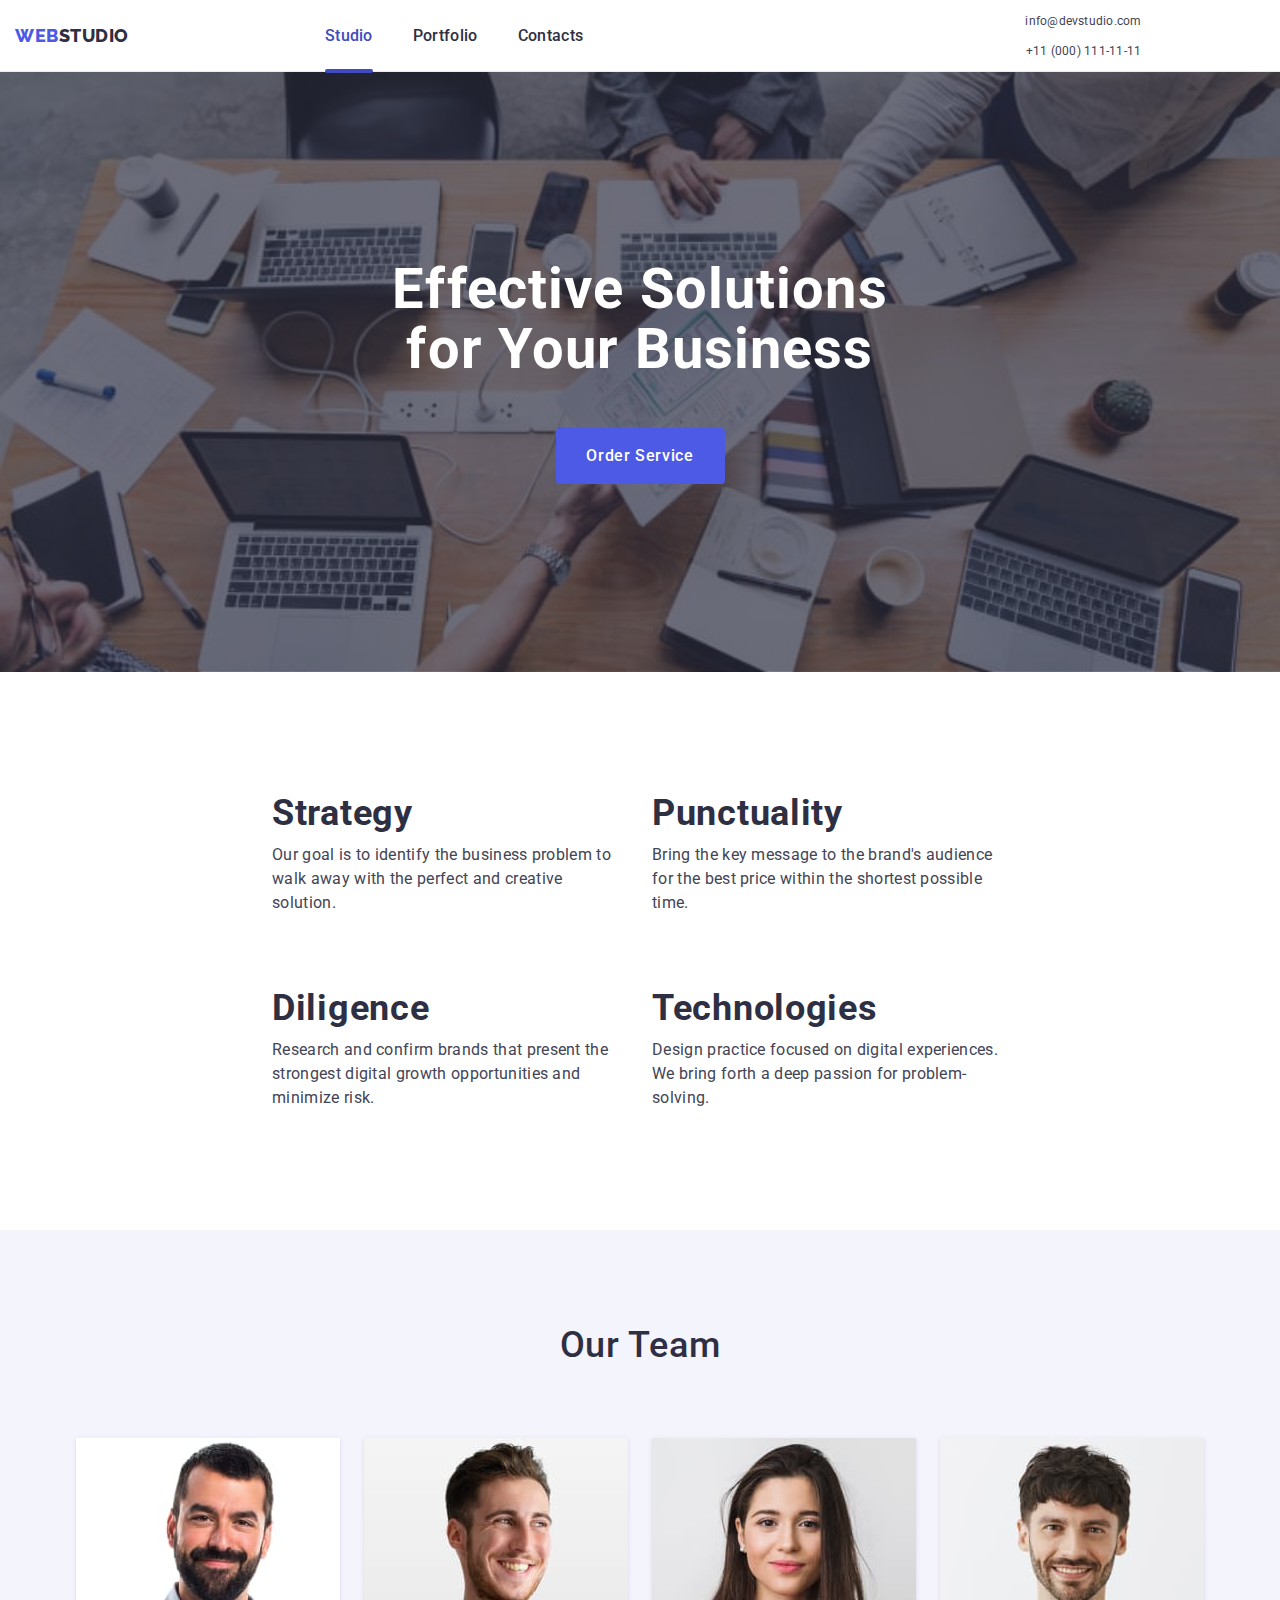
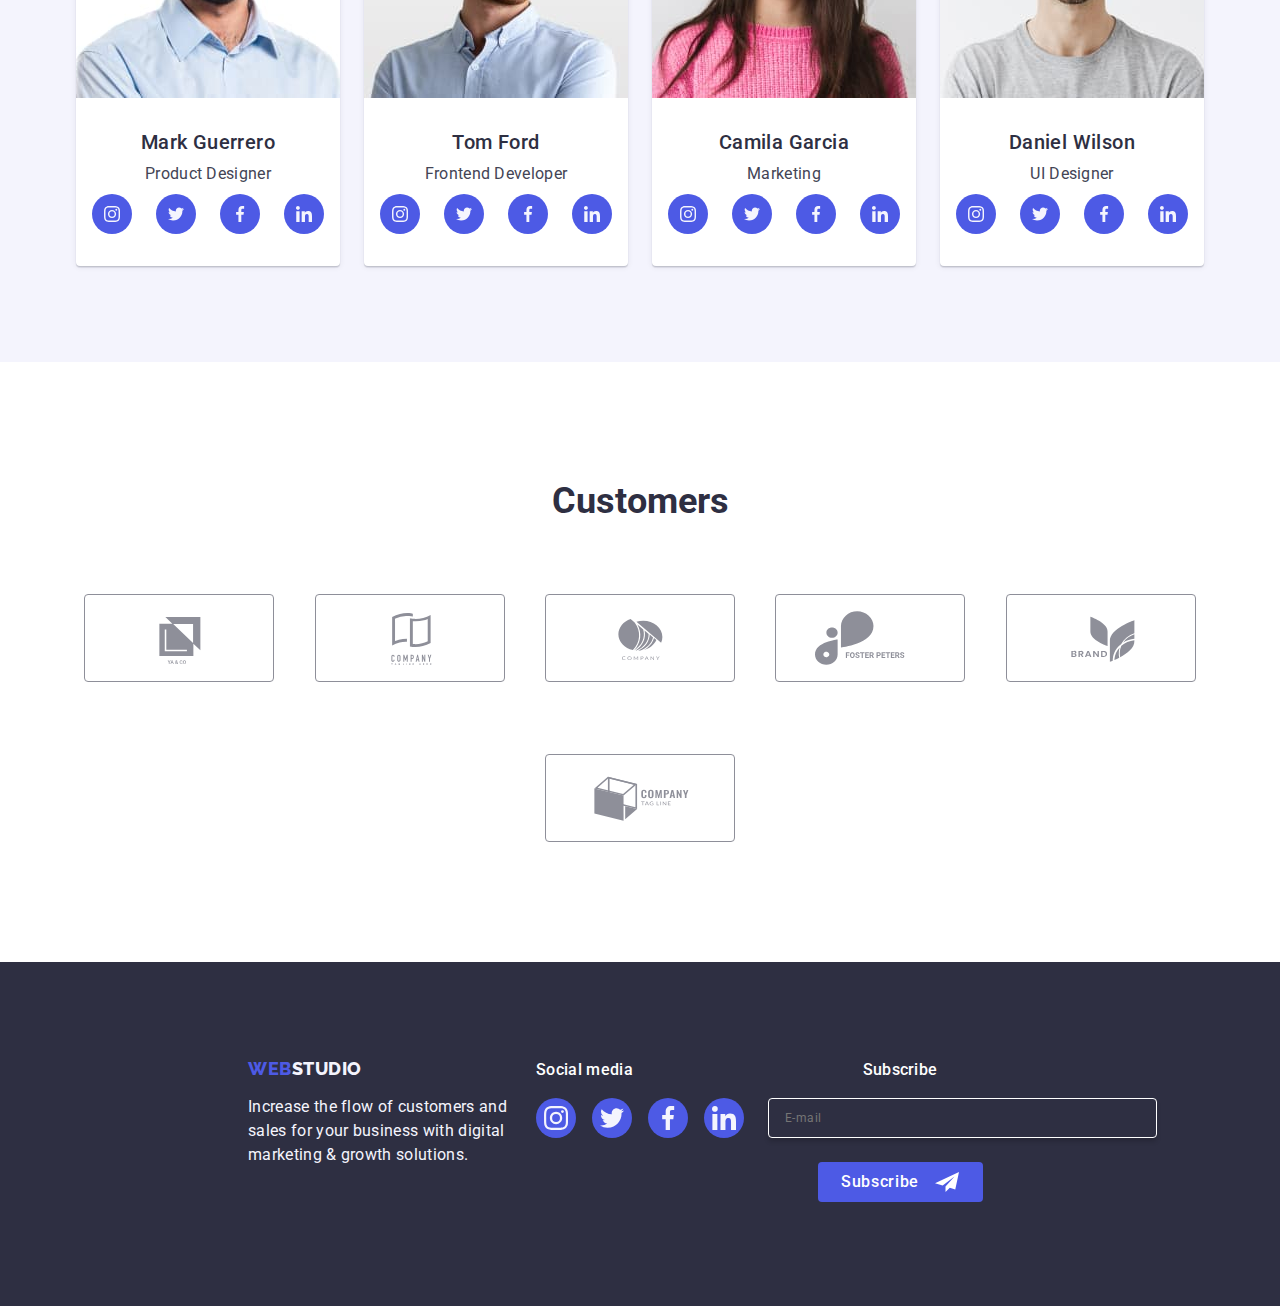
==== commit 5e9d7e65: "e" ====
--- a/index.html
+++ b/index.html
@@ -22,7 +22,6 @@
     <link rel="stylesheet" href="./modern-normalize.min.css" />
   </head>
   <body class="body">
-    
     <!--HEADER-->
     <header class="headerhtml">
       <div class="container-header container">
@@ -81,7 +80,6 @@
       </div>
     </header>
     <main>
-
       <!--SECTION_ONE-->
       <section class="first-section">
         <div class="container">
@@ -164,8 +162,7 @@
             <li class="tsli">
               <img
                 src="./images/picture1.jpg"
-                srcset="./images/picture1.jpg 1x,
-                        ./images/picture1_2x.jpg 2x"
+                srcset="./images/picture1.jpg 1x, ./images/picture1_2x.jpg 2x"
                 class="link"
                 width="360"
                 height="300"
@@ -175,8 +172,7 @@
             <li class="tsli">
               <img
                 src="./images/picture2.jpg"
-                srcset="./images/picture2.jpg 1x, 
-                        ./images/picture2_2x.jpg 2x"
+                srcset="./images/picture2.jpg 1x, ./images/picture2_2x.jpg 2x"
                 class="link"
                 width="360"
                 height="300"
@@ -186,8 +182,7 @@
             <li class="tsli">
               <img
                 src="./images/picture3.jpg"
-                srcset="/images/picture3.jpg 1x,
-                        images/picture3_2x.jpg 2x"
+                srcset="/images/picture3.jpg 1x, images/picture3_2x.jpg 2x"
                 class="link"
                 width="360"
                 height="300"
@@ -206,8 +201,10 @@
             <li class="list-item sfli">
               <img
                 src="./images/Mark-Guerrero.jpg"
-                 srcset="./images/Mark-Guerrero.jpg 1x, 
-                         ./images/Mark-Guerrero_2x.jpg 2x"
+                srcset="
+                  ./images/Mark-Guerrero.jpg    1x,
+                  ./images/Mark-Guerrero_2x.jpg 2x
+                "
                 class="link"
                 width="264"
                 alt="smiling man with black beard and short hair wearinng light blue shirt"
@@ -253,9 +250,8 @@
             </li>
             <li class="list-item sfli">
               <img
-                src="./images/Tom-Ford.jpg" 
-                srcset="./images/Tom-Ford.jpg 1x, 
-                        ./images/Tom-Ford_2x.jpg 2x"
+                src="./images/Tom-Ford.jpg"
+                srcset="./images/Tom-Ford.jpg 1x, ./images/Tom-Ford_2x.jpg 2x"
                 class="link"
                 width="264"
                 height="260"
@@ -302,9 +298,11 @@
             </li>
             <li class="list-item sfli">
               <img
-                src="./images/Camila-Garcia.jpg" 
-                srcset="./images/Camila-Garcia.jpg 1x, 
-                        ./images/Camila-Garcia_2x.jpg 2x"
+                src="./images/Camila-Garcia.jpg"
+                srcset="
+                  ./images/Camila-Garcia.jpg    1x,
+                  ./images/Camila-Garcia_2x.jpg 2x
+                "
                 class="link"
                 width="264"
                 height="260"
@@ -351,9 +349,11 @@
             </li>
             <li class="list-item sfli">
               <img
-                src="./images/Daniel-Wilson.jpg" 
-                srcset="./images/Daniel-Wilson.jpg 1x, 
-                        ./images/Daniel-Wilson_2x.jpg 2x"
+                src="./images/Daniel-Wilson.jpg"
+                srcset="
+                  ./images/Daniel-Wilson.jpg    1x,
+                  ./images/Daniel-Wilson_2x.jpg 2x
+                "
                 class="link"
                 width="264"
                 height="260"
@@ -409,37 +409,61 @@
           <ul class="list clients-list">
             <li class="customer-logo">
               <a href="" class="customer-link"
-                ><svg width="104" height="56" class="customer-icon mobile-customers">
+                ><svg
+                  width="104"
+                  height="56"
+                  class="customer-icon mobile-customers"
+                >
                   <use href="./images/icons.svg#icon-Logo1"></use></svg
               ></a>
             </li>
             <li class="customer-logo">
               <a href="" class="customer-link"
-                ><svg width="104" height="56" class="customer-icon mobile-customers">
+                ><svg
+                  width="104"
+                  height="56"
+                  class="customer-icon mobile-customers"
+                >
                   <use href="./images/icons.svg#icon-Logo-11"></use></svg
               ></a>
             </li>
             <li class="customer-logo">
               <a href="" class="customer-link"
-                ><svg width="104" height="56" class="customer-icon mobile-customers">
+                ><svg
+                  width="104"
+                  height="56"
+                  class="customer-icon mobile-customers"
+                >
                   <use href="./images/icons.svg#icon-Logo-2"></use></svg
               ></a>
             </li>
             <li class="customer-logo">
               <a href="" class="customer-link"
-                ><svg width="104" height="56" class="customer-icon mobile-customers">
+                ><svg
+                  width="104"
+                  height="56"
+                  class="customer-icon mobile-customers"
+                >
                   <use href="./images/icons.svg#icon-group"></use></svg
               ></a>
             </li>
             <li class="customer-logo">
               <a href="" class="customer-link"
-                ><svg width="104" height="56" class="customer-icon mobile-customers">
+                ><svg
+                  width="104"
+                  height="56"
+                  class="customer-icon mobile-customers"
+                >
                   <use href="./images/icons.svg#icon-Logo-1"></use></svg
               ></a>
             </li>
             <li class="customer-logo">
               <a href="" class="customer-link"
-                ><svg width="104" height="56" class="customer-icon mobile-customers">
+                ><svg
+                  width="104"
+                  height="56"
+                  class="customer-icon mobile-customers"
+                >
                   <use href="./images/icons.svg#icon-Logo"></use></svg
               ></a>
             </li>
@@ -517,9 +541,7 @@
       <div class="modal">
         <button type="button" class="close-button" data-modal-close>
           <svg class="close-button-svg" width="8" height="8">
-            <use
-              href="./images/icons.svg#icon-close-black-18dp-2-1"
-            ></use>
+            <use href="./images/icons.svg#icon-close-black-18dp-2-1"></use>
           </svg>
         </button>
         <p class="modal-p">Leave your contacts and we will call you back</p>
@@ -592,7 +614,10 @@
               ><span class="label-span"
                 ><svg width="10" height="8">
                   <use href="./images/icons.svg#icon-Vector"></use>
-                </svg> </span><span class="I-accept">I accept the terms and conditions of the</span>
+                </svg> </span
+              ><span class="I-accept"
+                >I accept the terms and conditions of the</span
+              >
               <a class="checkbox-link" href="">Privacy Policy</a>
             </label>
           </div>
@@ -607,9 +632,7 @@
       <div>
         <button type="button" class="close-button js-close-menu">
           <svg class="close-button-svg" width="8" height="8">
-            <use
-              href="./images/icons.svg#icon-close-black-18dp-2-1"
-            ></use>
+            <use href="./images/icons.svg#icon-close-black-18dp-2-1"></use>
           </svg>
         </button>
         <nav>
@@ -642,47 +665,36 @@
           </ul>
         </address>
         <ul class="social-media-list menu-social">
-                  <li class="social-media-li">
-                    <a href="" class="sm-link"
-                      ><svg width="16" height="16" class="sm-icon">
-                        <use
-                          href="./images/icons.svg#icon-instagram-2"
-                        ></use></svg
-                    ></a>
-                  </li>
-                  <li class="social-media-li ">
-                    <a href="" class="sm-link"
-                      ><svg width="16" height="16" class="sm-icon">
-                        <use
-                          href="./images/icons.svg#icon-twitter-1"
-                        ></use></svg
-                    ></a>
-                  </li>
-                  <li class="social-media-li">
-                    <a href="" class="sm-link"
-                      ><svg width="16" height="16" class="sm-icon">
-                        <use
-                          href="./images/icons.svg#icon-facebook-1"
-                        ></use></svg
-                    ></a>
-                  </li>
-                  <li class="social-media-li">
-                    <a href="" class="sm-link"
-                      ><svg width="16" height="16" class="sm-icon">
-                        <use
-                          href="./images/icons.svg#icon-linkedin-1"
-                        ></use></svg
-                    ></a>
-                  </li>
-                </ul>
-              </div>
-            </li>
-          </ul>
+          <li class="social-media-li">
+            <a href="" class="sm-link"
+              ><svg width="16" height="16" class="sm-icon">
+                <use href="./images/icons.svg#icon-instagram-2"></use></svg
+            ></a>
+          </li>
+          <li class="social-media-li">
+            <a href="" class="sm-link"
+              ><svg width="16" height="16" class="sm-icon">
+                <use href="./images/icons.svg#icon-twitter-1"></use></svg
+            ></a>
+          </li>
+          <li class="social-media-li">
+            <a href="" class="sm-link"
+              ><svg width="16" height="16" class="sm-icon">
+                <use href="./images/icons.svg#icon-facebook-1"></use></svg
+            ></a>
+          </li>
+          <li class="social-media-li">
+            <a href="" class="sm-link"
+              ><svg width="16" height="16" class="sm-icon">
+                <use href="./images/icons.svg#icon-linkedin-1"></use></svg
+            ></a>
+          </li>
+        </ul>
       </div>
     </div>
+
     <script src="./js/modal.js"></script>
 
     <script src="./js/mobile-menu.js"></script>
   </body>
 </html>
- --- a/css/styles.css
+++ b/css/styles.css
@@ -76,7 +76,6 @@
   display: flex;
   align-items: center;
   padding-right: 332px;
-  padding-top: 25px;
 }
 .logo {
   font-family: "Raleway", sans-serif;
@@ -948,21 +947,25 @@
   .container-header {
     height: 72px;
     max-width: 768px;
+    margin-left: 0px;
   }
   .navhtml {
+    display: flex;
     align-items: center;
-    display: flex;
+    padding-right: 332px;
   }
   .container-header .menu {
     display: flex;
     flex-wrap: nowrap;
     gap: 40px;
+    margin-top: 0;
+    padding-left: 120px;
   }
   .container-header .navlink {
     font-size: 16px;
     font-weight: 500;
     line-height: 1.5;
-    padding: 0;
+    padding: 24px 0;
   }
   .container-header .address {
     display: flex;
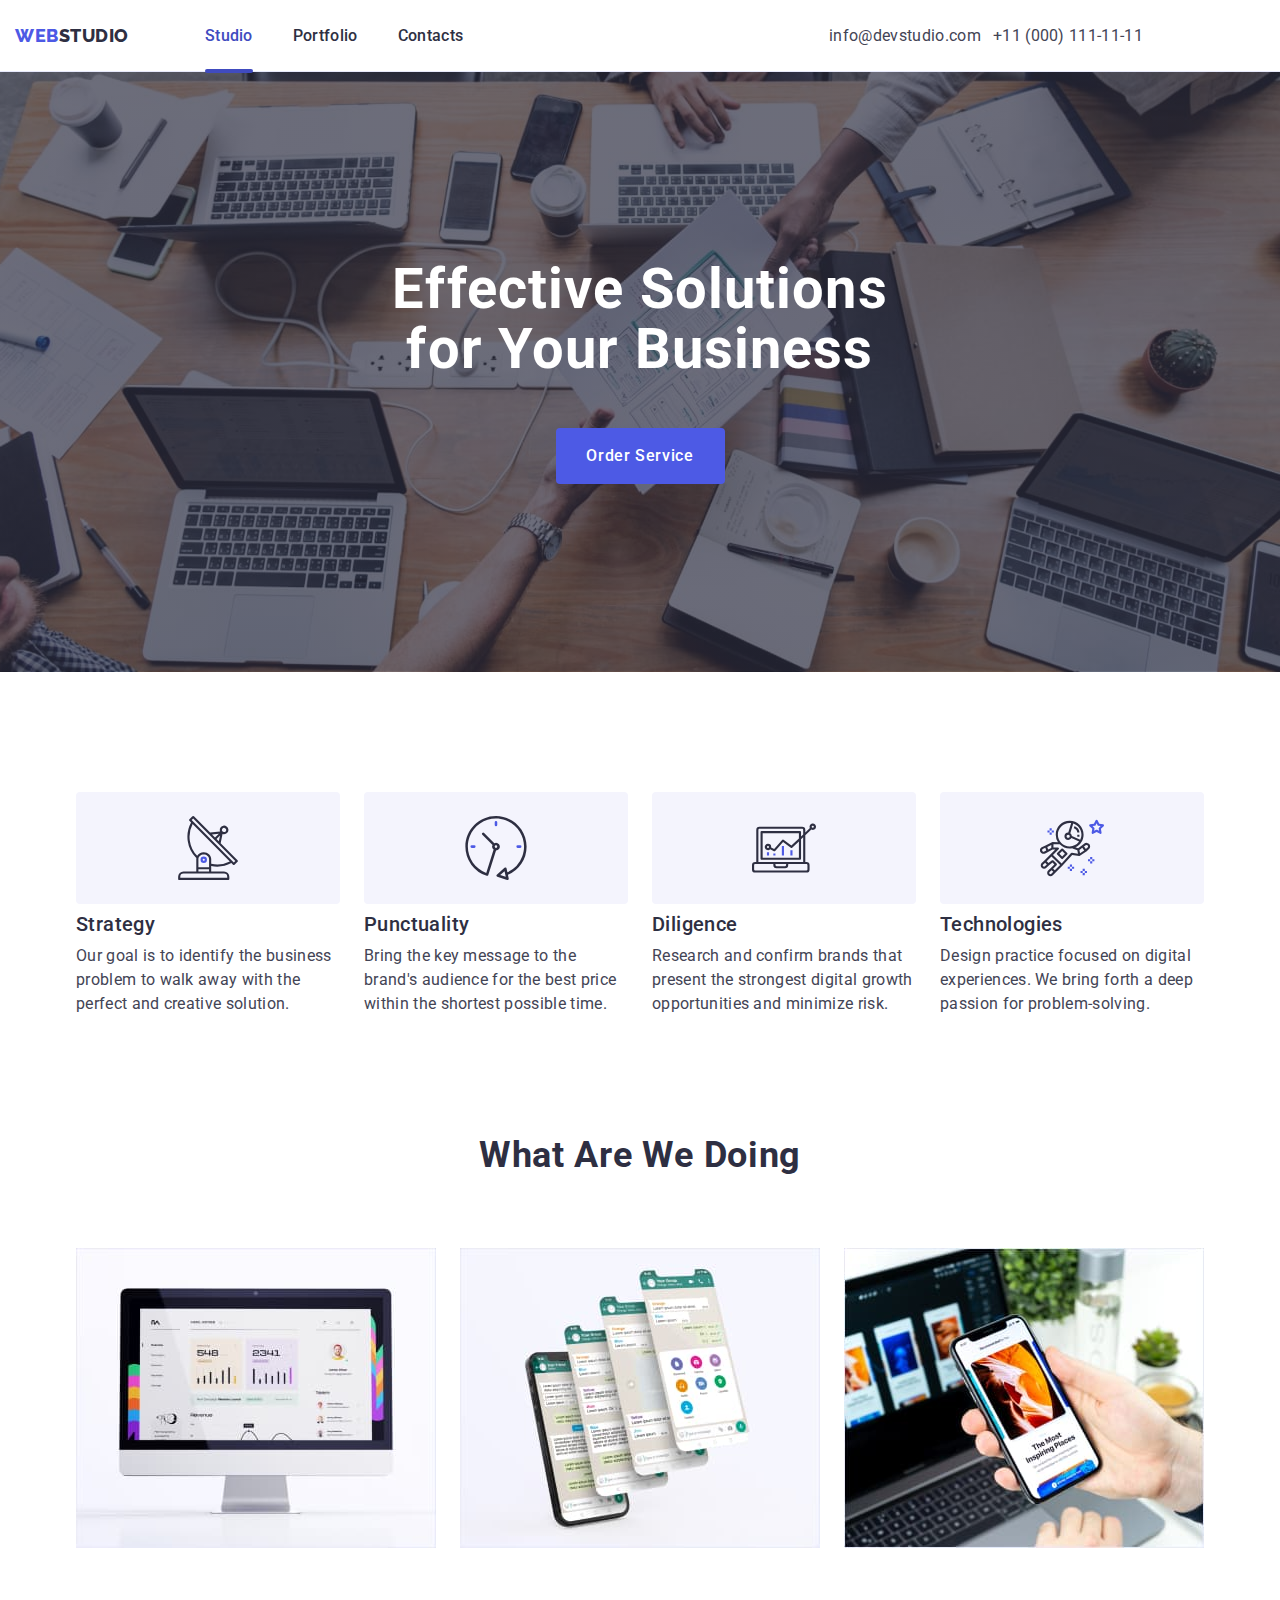
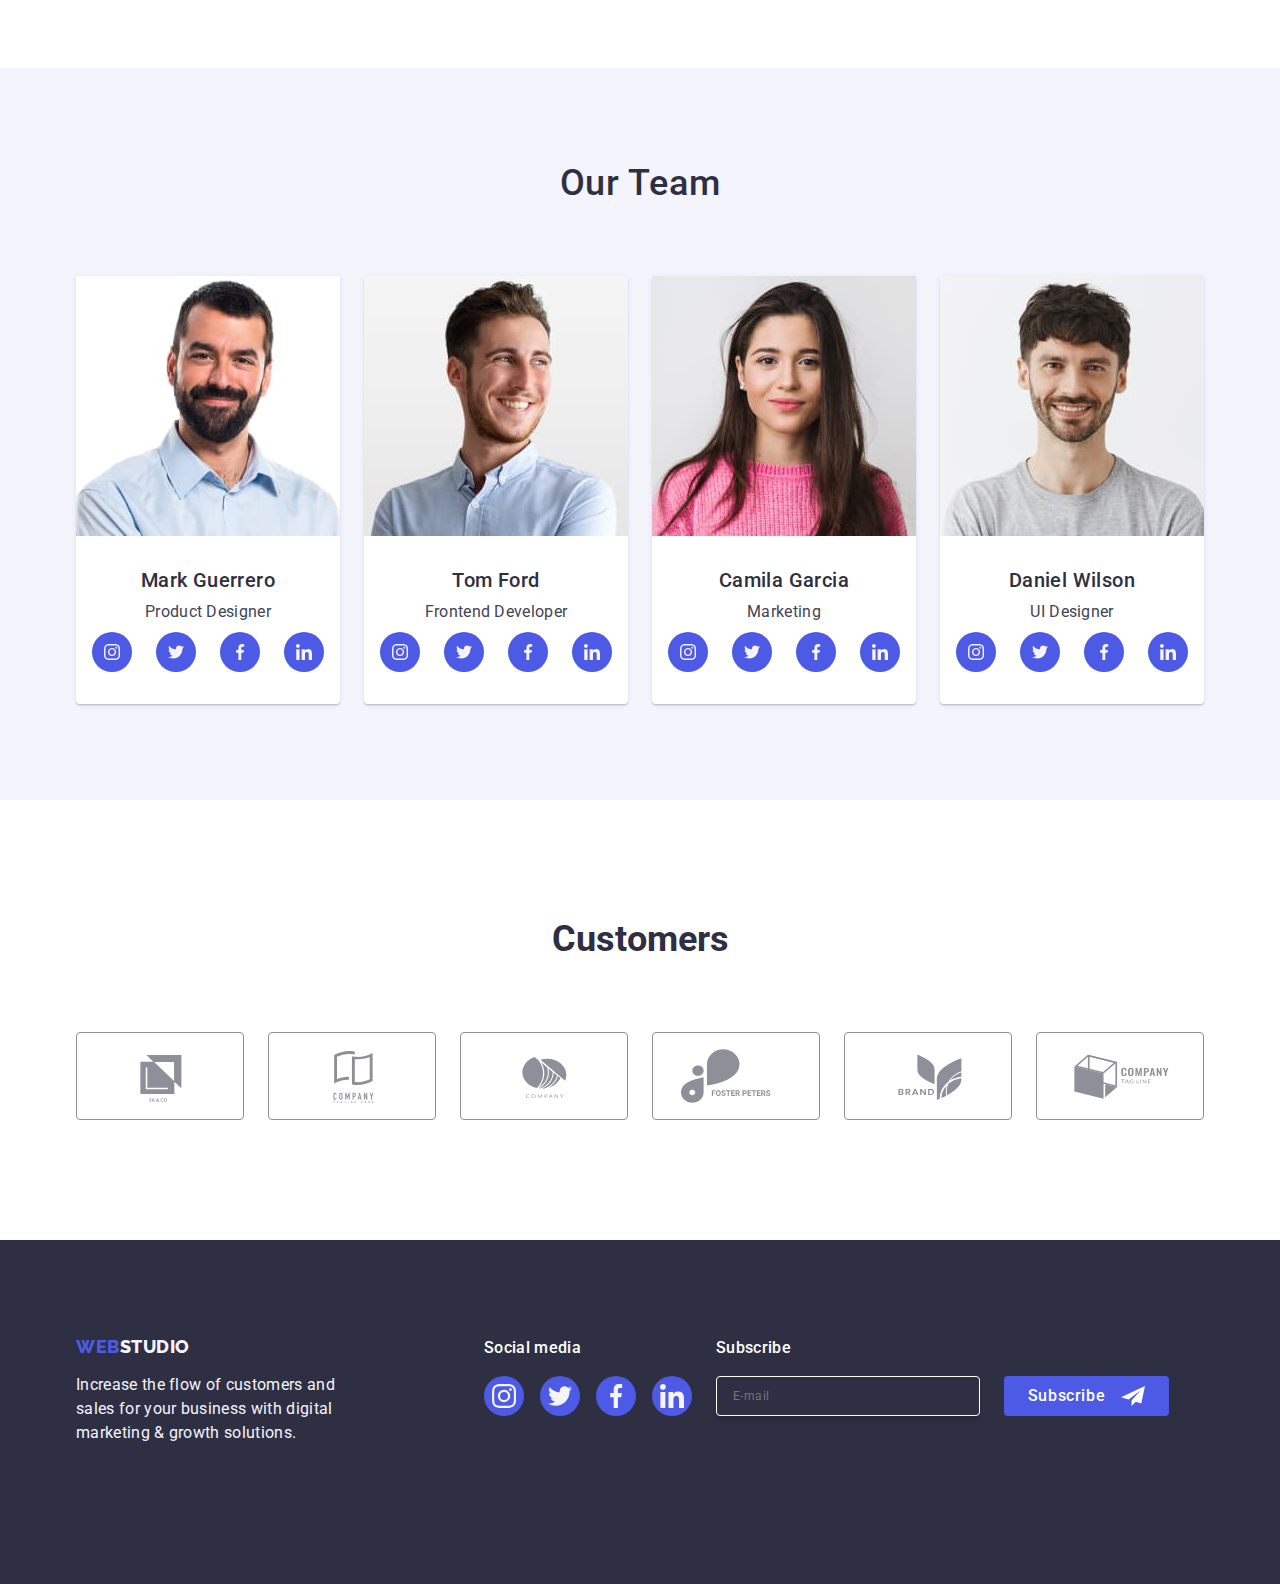
==== commit 43d90310: "e" ====
--- a/index.html
+++ b/index.html
@@ -483,7 +483,7 @@
             digital marketing & growth solutions.
           </p>
         </div>
-        <div>
+        <div class="sm-footer">
           <p class="sm-footer-p">Social media</p>
           <ul class="social-media-list smfooterlist">
             <li class="social-media-li">
--- a/css/styles.css
+++ b/css/styles.css
@@ -75,7 +75,6 @@
 .navhtml {
   display: flex;
   align-items: center;
-  padding-right: 332px;
 }
 .logo {
   font-family: "Raleway", sans-serif;
@@ -408,12 +407,11 @@
 }
 
 .customer-logo {
-  width: 190px;
+  width: 168px;
   height: 88px;
   transition: border-color 250ms cubic-bezier(0.4, 0, 0.2, 1),
     color 250ms cubic-bezier(0.4, 0, 0.2, 1);
   gap: 72px 24px;
-  margin: 0 auto;
 }
 .customer-link {
   width: 100%;
@@ -506,7 +504,6 @@
 .form-container {
   display: flex;
   flex-direction: column;
-  align-items: center;
 }
 .footer-form-p {
   margin-bottom: 16px;
@@ -534,7 +531,7 @@
   border-radius: 4px;
   color: var(--white-background-color);
   gap: 24px;
-  width: 389px;
+  width: 264px;
 }
 .subscribe-button {
   width: 165px;
@@ -952,14 +949,13 @@
   .navhtml {
     display: flex;
     align-items: center;
-    padding-right: 332px;
+    padding-right: 121px;
   }
   .container-header .menu {
     display: flex;
     flex-wrap: nowrap;
     gap: 40px;
     margin-top: 0;
-    padding-left: 120px;
   }
   .container-header .navlink {
     font-size: 16px;
@@ -989,10 +985,6 @@
         rgba(46, 47, 66, 0.7)
       ),
       url(../images/background-office-tablet.jpg);
-    background-repeat: no-repeat;
-    background-position: center;
-    background-size: cover;
-    margin: 0 auto;
   }
   .motto {
     font-size: 56px;
@@ -1022,6 +1014,7 @@
   .footer-flex {
     gap: 72px 24px;
     max-width: 584px;
+    justify-content: left;
   }
   .footer-first-subcontainer {
     margin: 0;
@@ -1037,6 +1030,7 @@
   }
   .footer-form {
     gap: 24px;
+    flex-direction: row;
   }
   .footer-label {
     width: 264px;
@@ -1056,7 +1050,7 @@
           rgba(46, 47, 66, 0.7),
           rgba(46, 47, 66, 0.7)
         ),
-        url("./images/background-office-tablet@2x.jpg");
+        url("../images/background-office-tablet@2x.jpg");
     }
   }
 }
@@ -1066,4 +1060,107 @@
   .container {
     max-width: 1158px;
   }
-}
+  .container-header .address {
+    max-width: 100%;
+    font-size: 16px;
+  }
+  .first-section {
+    background-image: linear-gradient(
+        rgba(46, 47, 66, 0.7),
+        rgba(46, 47, 66, 0.7)
+      ),
+      url(../images/background-office-desktop.jpg);
+  }
+  .second-section {
+    padding: 120px 0;
+  }
+  .our_values {
+    font-weight: 500;
+    font-family: Roboto;
+    font-size: 20px;
+    letter-spacing: 0.02em;
+    line-height: 1.2;
+    color: var(--dark-color);
+  }
+  .visually-hidden {
+    position: absolute;
+    width: 1px;
+    height: 1px;
+    margin: -1px;
+    border: 0;
+    padding: 0;
+    white-space: nowrap;
+    clip-path: inset(100%);
+    clip: rect(0 0 0 0);
+    overflow: hidden;
+  }
+  .list-second-section {
+    display: flex;
+    gap: 24px;
+    min-width: fit-content;
+  }
+  .values-list {
+    width: calc((100% - 3 * 24px) / 4);
+  }
+  .icon-container {
+    display: flex;
+    align-items: center;
+    justify-content: center;
+    height: 112px;
+    background-color: var(--light-color);
+    border-radius: 4px;
+    margin-bottom: 8px;
+  }
+  .value {
+    font-weight: 500;
+    letter-spacing: 0.02em;
+    font-size: 20px;
+    line-height: 1.2;
+    color: var(--dark-color);
+    margin-bottom: 8px;
+  }
+  .paragraph {
+    font-size: 16px;
+    letter-spacing: 0.02em;
+  }
+  /*SECTION_THREE*/
+  .third-section {
+    display: block;
+    background-color: var(--white-background-color);
+    padding-bottom: 120px;
+  }
+  .what-are-we-doing {
+    font-size: 36px;
+    line-height: 1.11;
+    text-align: center;
+    letter-spacing: 0.02em;
+    text-transform: capitalize;
+    color: var(--dark-color);
+    margin-bottom: 72px;
+  }
+  .third-section-list {
+    display: flex;
+    gap: 24px;
+    background-color: var(--white-background-color);
+  }
+  .tsli {
+    width: calc((100%-48px) / 3);
+  }
+
+  .sm-footer {
+    padding-left: 120px;
+  }
+
+  @media screen and (min-device-pixel-ratio: 2),
+    (-webkit-min-device-pixel-ratio: 2),
+    screen and (min-resolution: 192dpi),
+    screen and (min-resolution: 2dppx) {
+    .starting-section {
+      background-image: linear-gradient(
+          rgba(46, 47, 66, 0.7),
+          rgba(46, 47, 66, 0.7)
+        ),
+        url("../images/background-office-desktop@2x.jpg");
+    }
+  }
+}
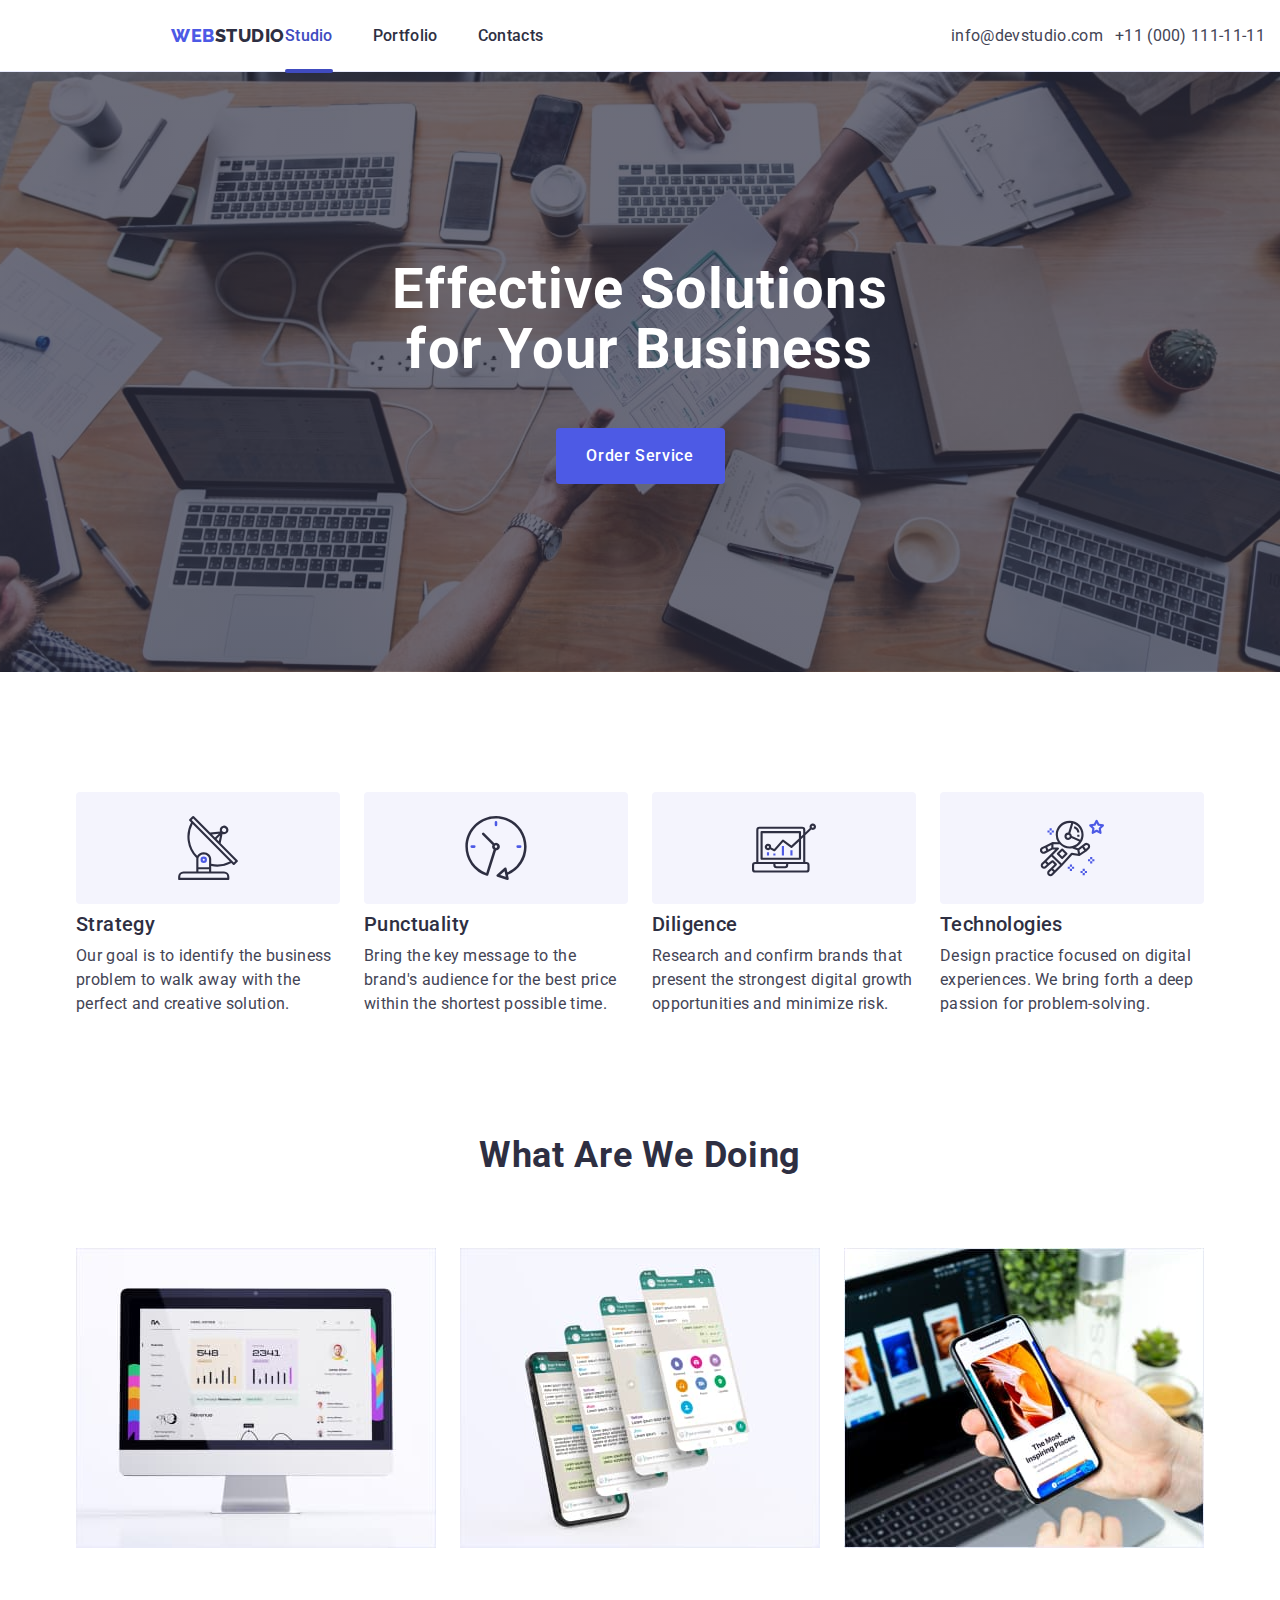
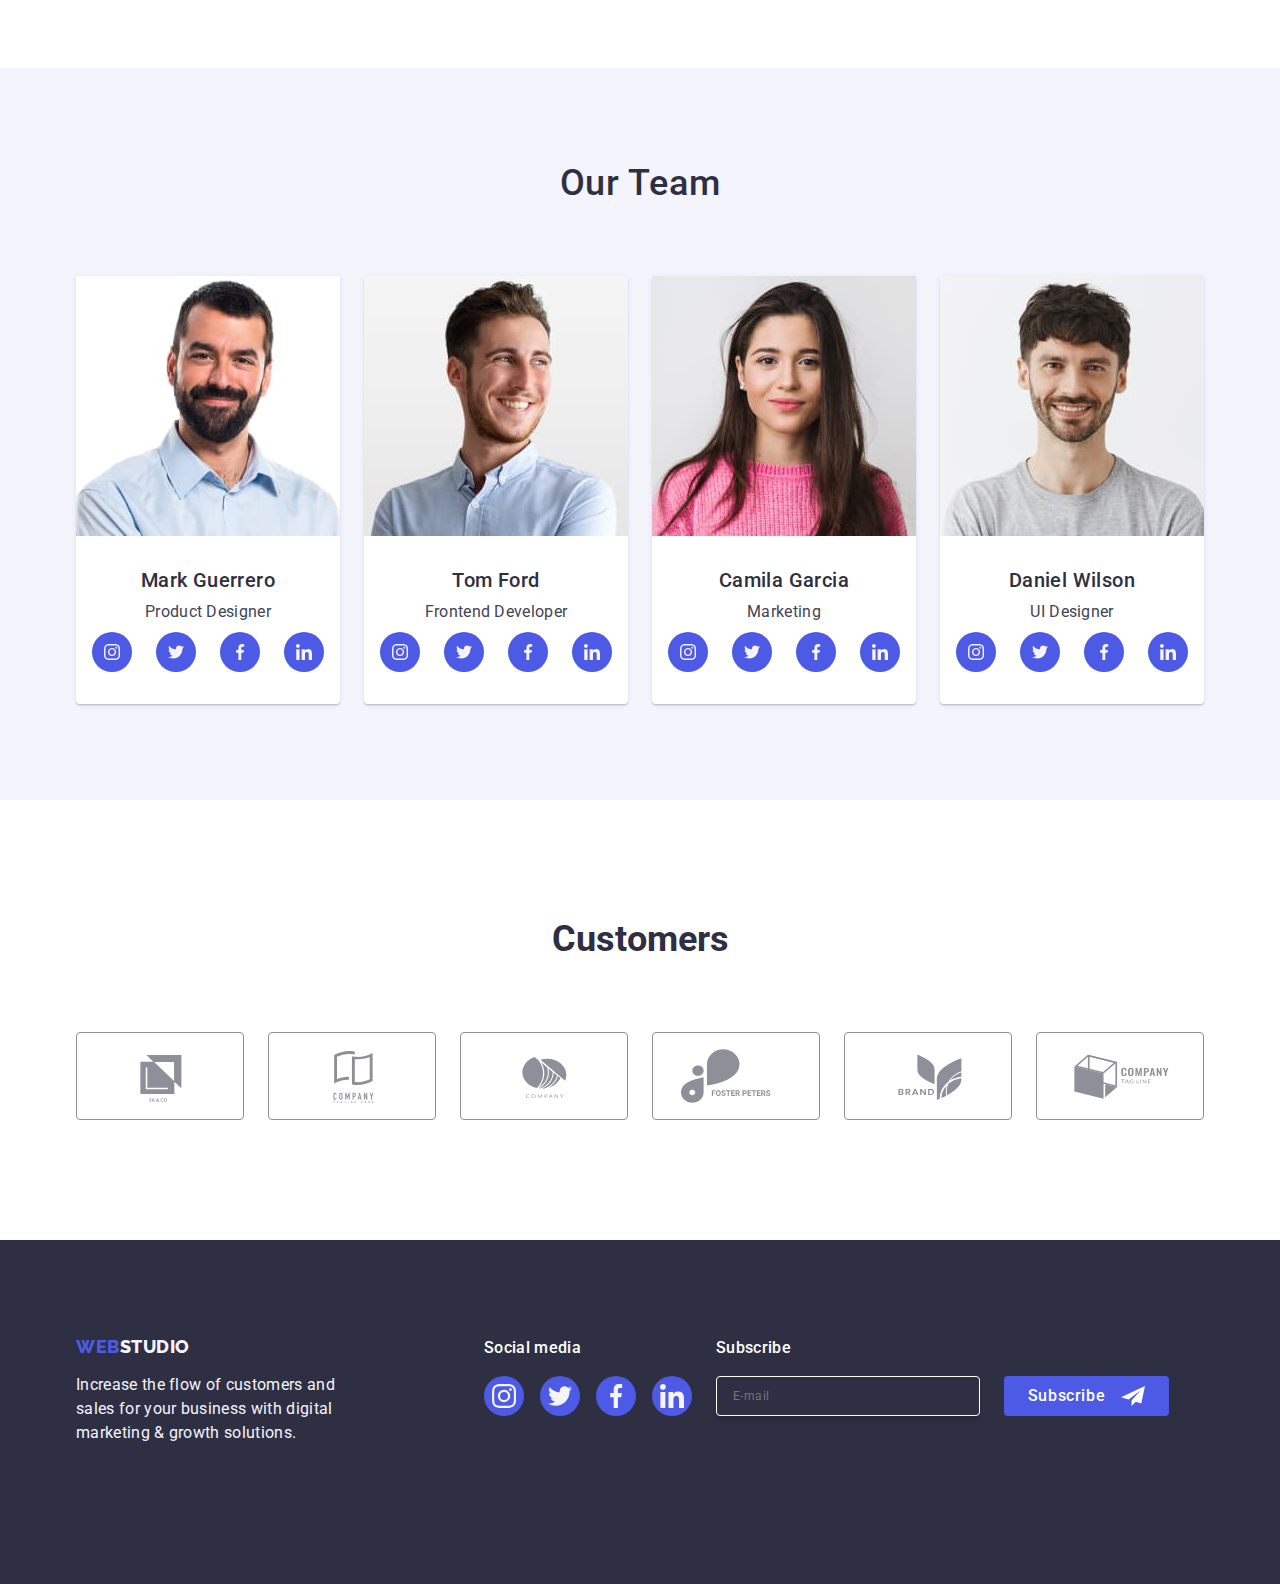
==== commit 1d4c25c5: "e" ====
--- a/index.html
+++ b/index.html
@@ -109,7 +109,7 @@
                 </svg>
               </div>
               <h3 class="value">Strategy</h3>
-              <p class="paragraph">
+              <p class="paragraph value-p">
                 Our goal is to identify the business problem to walk away with
                 the perfect and creative solution.
               </p>
@@ -121,7 +121,7 @@
                 </svg>
               </div>
               <h3 class="value">Punctuality</h3>
-              <p class="paragraph">
+              <p class="paragraph value-p">
                 Bring the key message to the brand's audience for the best price
                 within the shortest possible time.
               </p>
@@ -133,7 +133,7 @@
                 </svg>
               </div>
               <h3 class="value">Diligence</h3>
-              <p class="paragraph">
+              <p class="paragraph value-p">
                 Research and confirm brands that present the strongest digital
                 growth opportunities and minimize risk.
               </p>
@@ -145,7 +145,7 @@
                 </svg>
               </div>
               <h3 class="value">Technologies</h3>
-              <p class="paragraph">
+              <p class="paragraph value-p">
                 Design practice focused on digital experiences. We bring forth a
                 deep passion for problem-solving.
               </p>
@@ -182,7 +182,7 @@
             <li class="tsli">
               <img
                 src="./images/picture3.jpg"
-                srcset="/images/picture3.jpg 1x, images/picture3_2x.jpg 2x"
+                srcset="./images/picture3.jpg 1x, ./images/picture3_2x.jpg 2x"
                 class="link"
                 width="360"
                 height="300"
--- a/css/styles.css
+++ b/css/styles.css
@@ -84,7 +84,6 @@
   letter-spacing: 0.03em;
   text-transform: uppercase;
   color: var(--primary-brand-color);
-  margin-right: 76px;
 }
 .link {
   text-decoration: none;
@@ -103,6 +102,7 @@
   letter-spacing: 0.54px;
   text-transform: uppercase;
 }
+
 .list {
   list-style: none;
   display: flex;
@@ -281,6 +281,9 @@
   font-size: 16px;
   letter-spacing: 0.02em;
 }
+.value-p {
+  font-weight: 500;
+}
 
 /*SECTION_THREE*/
 .third-section {
@@ -552,6 +555,16 @@
 }
 .subscribe-button-icon {
   margin-left: 16px;
+}
+.subscribe-button:hover,
+.subscribe-button:focus {
+  background-color: var(--pressed-state-color);
+  font-family: Roboto;
+  font-weight: Medium;
+  font-size: 16px;
+  line-height: 24px;
+  letter-spacing: 4%;
+  cursor: pointer;
 }
 
 /*MODAL*/
@@ -796,15 +809,14 @@
   color: var(--primary-brand-color);
   font-size: 36px;
   font-weight: 700;
-  min-width: 353px;
 }
 
 .menu-address-li:first-child .address-link {
   color: var(--primary-brand-color);
 }
 .menu-social {
-  gap: 56px;
-  justify-content: start;
+  justify-content: space-between;
+  max-width: 328px;
 }
 /*PORTFOLIO*/
 
@@ -1039,7 +1051,8 @@
     margin: 0;
   }
   .modal {
-    min-width: 408px;
+    width: 90%;
+    max-width: 408px;
   }
   @media screen and (min-device-pixel-ratio: 2),
     (-webkit-min-device-pixel-ratio: 2),
@@ -1064,6 +1077,9 @@
     max-width: 100%;
     font-size: 16px;
   }
+  .headerhtml {
+    padding-left: 156px;
+  }
   .first-section {
     background-image: linear-gradient(
         rgba(46, 47, 66, 0.7),
@@ -1081,6 +1097,9 @@
     letter-spacing: 0.02em;
     line-height: 1.2;
     color: var(--dark-color);
+  }
+  .value-p {
+    font-weight: 400;
   }
   .visually-hidden {
     position: absolute;
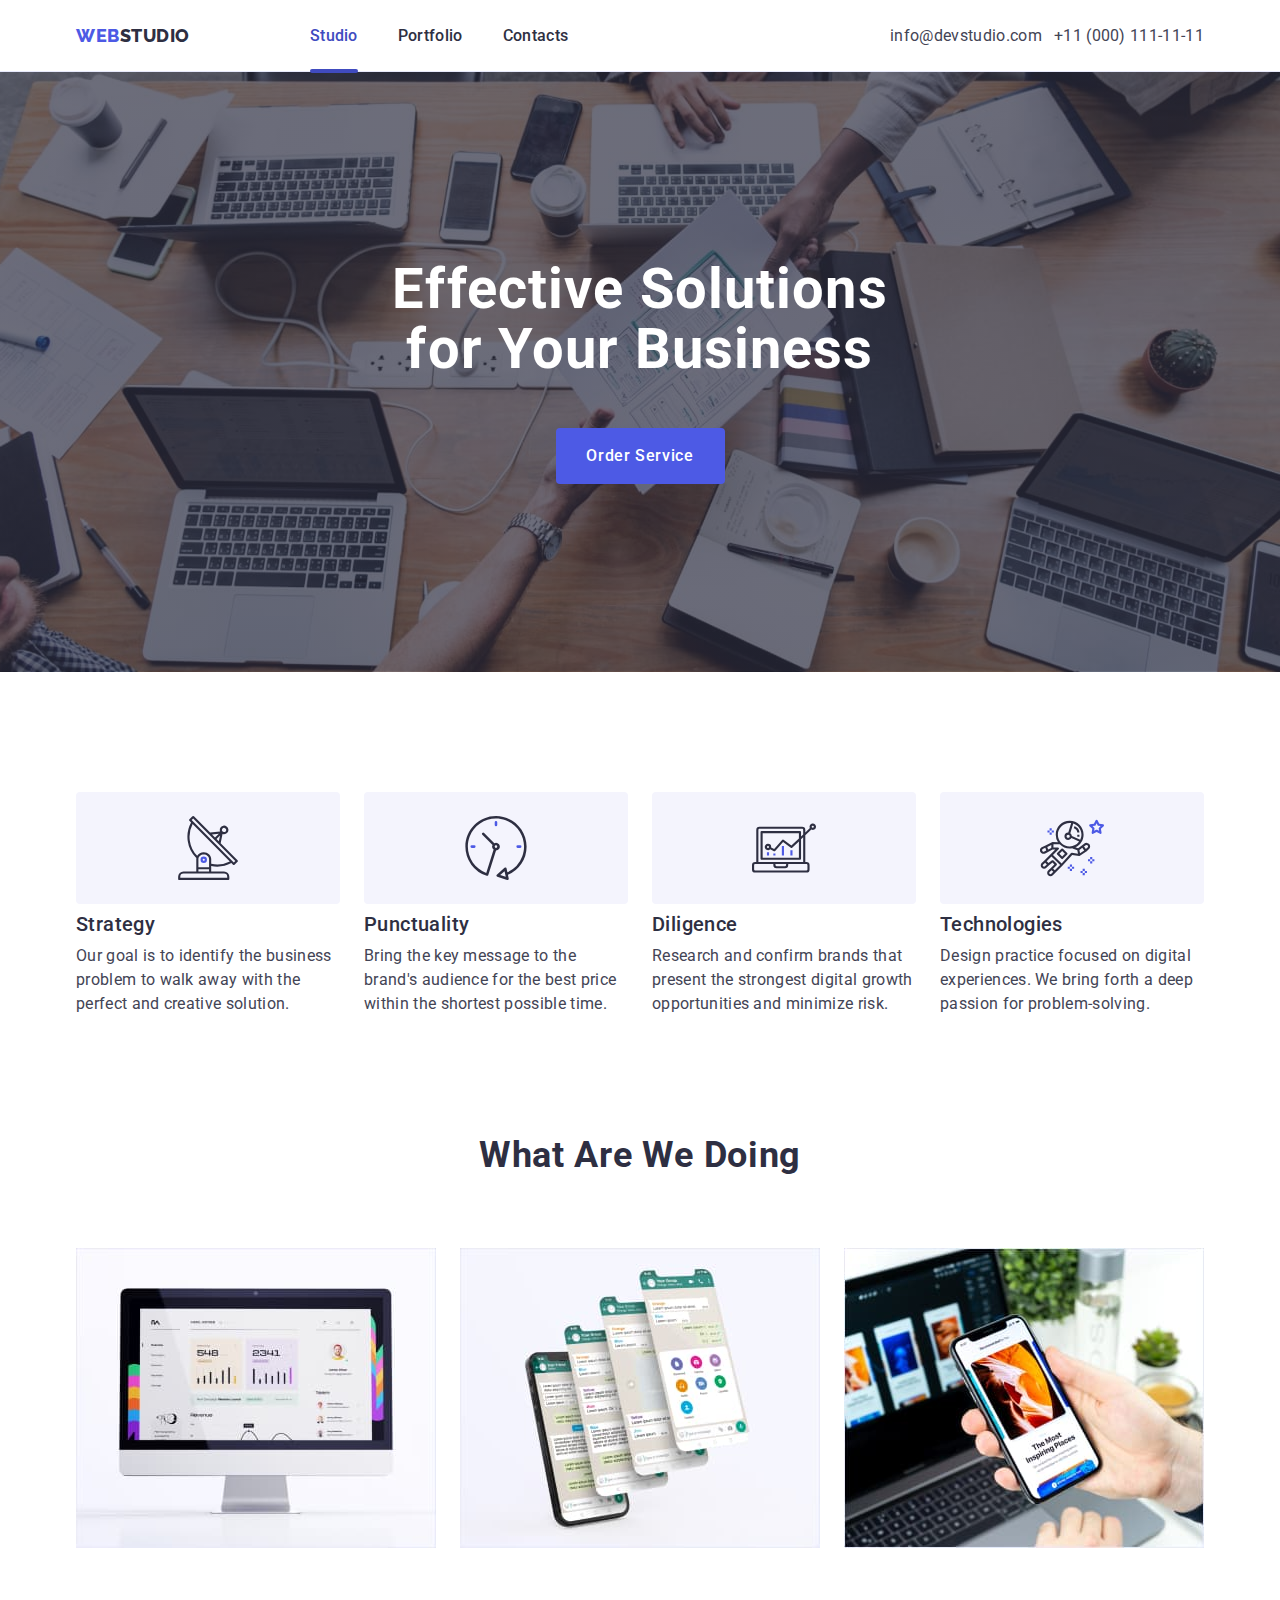
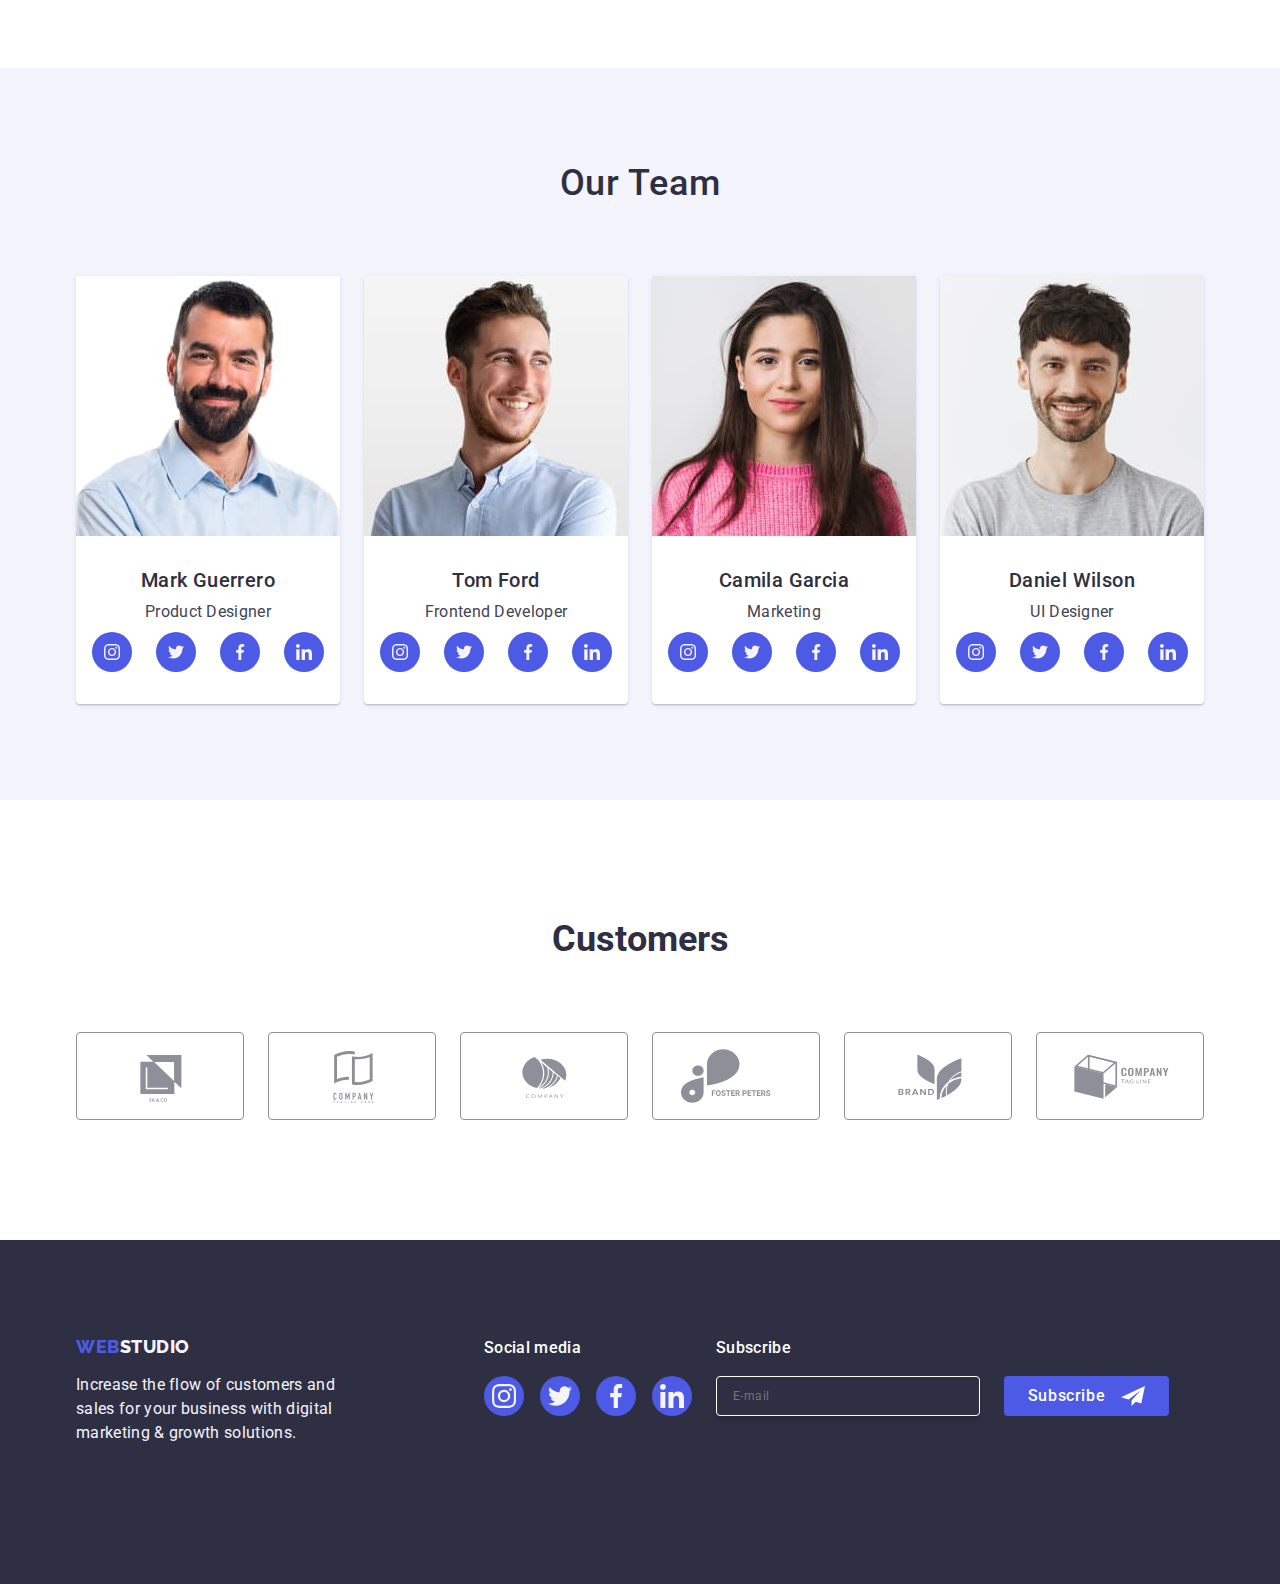
==== commit 52c13288: "e" ====
--- a/index.html
+++ b/index.html
@@ -7,7 +7,7 @@
     <link rel="preconnect" href="https://fonts.googleapis.com" />
     <link rel="preconnect" href="https://fonts.gstatic.com" crossorigin />
     <link
-      href="https://fonts.googleapis.com/css2?family=Montserrat:wght@400;700&family=Raleway:wght@700&family=Roboto:wght@400;500;700;900&display=swap"
+      href="https://fonts.googleapis.com/css2?family=Raleway:wght@800&family=Roboto:wght@400;500;700;900&display=swap"
       rel="stylesheet"
     />
     <link
--- a/css/styles.css
+++ b/css/styles.css
@@ -19,9 +19,6 @@
 
 /*MOBILE*/
 
-.menu {
-  display: none;
-}
 .address {
   display: none;
 }
@@ -86,6 +83,7 @@
   color: var(--primary-brand-color);
 }
 .link {
+  font-style: normal;
   text-decoration: none;
 }
 .link:hover,
@@ -109,14 +107,11 @@
   flex-wrap: wrap;
   gap: 72px;
   justify-content: center;
-  list-style: none;
   margin: 0;
   padding-left: 0;
 }
 .menu {
-  display: flex;
-  gap: 40px;
-  margin-top: 24px;
+  display: none;
 }
 
 .navlink {
@@ -150,11 +145,7 @@
 .menulink {
   display: inline-block;
 }
-.address {
-  font-style: normal;
-  padding-top: 24px;
-  padding-bottom: 24px;
-}
+
 .addresslist {
   display: flex;
   gap: 40px;
@@ -403,9 +394,7 @@
   gap: 16px;
   display: flex;
   flex-wrap: wrap;
-
   justify-content: center;
-  margin: 0;
   padding-left: 0;
 }
 
@@ -456,7 +445,6 @@
   display: flex;
   align-items: baseline;
   flex-wrap: wrap;
-  justify-content: flex-start;
   max-width: 428px;
   justify-content: center;
 }
@@ -743,11 +731,7 @@
   background-color: var(--primary-brand-color);
   border: none;
   border-radius: 4px;
-  font-size: 16px;
-  font-weight: 500;
-  line-height: 1.5;
-  letter-spacing: 0.04em;
-  color: var(--white-background-color);
+
   transition: background-color 250ms cubic-bezier(0.4, 0, 0.2, 1);
   margin-left: auto;
   margin-right: auto;
@@ -900,9 +884,7 @@
   transform: translateY(100%);
   transition: transform 250ms cubic-bezier(0.4, 0, 0.2, 1);
 }
-.portfolio-overlay-text {
-  transform: translateY(100%);
-}
+
 .name-and-category-of-app {
   padding: 32px 16px;
   border: 1px solid var(--accent-color);
@@ -922,10 +904,6 @@
   letter-spacing: 0.02em;
   color: var(--text-color);
   margin: 0;
-}
-
-.menu {
-  display: none;
 }
 
 @media screen and (min-device-pixel-ratio: 2),
@@ -956,12 +934,13 @@
   .container-header {
     height: 72px;
     max-width: 768px;
-    margin-left: 0px;
   }
   .navhtml {
     display: flex;
     align-items: center;
-    padding-right: 121px;
+  }
+  .menu {
+    padding-left: 120px;
   }
   .container-header .menu {
     display: flex;
@@ -987,6 +966,7 @@
   .container-header .addresslist {
     gap: 12px;
   }
+
   .menu-toggle {
     display: none;
   }
@@ -1072,13 +1052,16 @@
 @media screen and (min-width: 1158px) {
   .container {
     max-width: 1158px;
+    margin: auto;
+  }
+  .container-header {
+    justify-content: space-between;
   }
   .container-header .address {
     max-width: 100%;
     font-size: 16px;
   }
   .headerhtml {
-    padding-left: 156px;
   }
   .first-section {
     background-image: linear-gradient(
